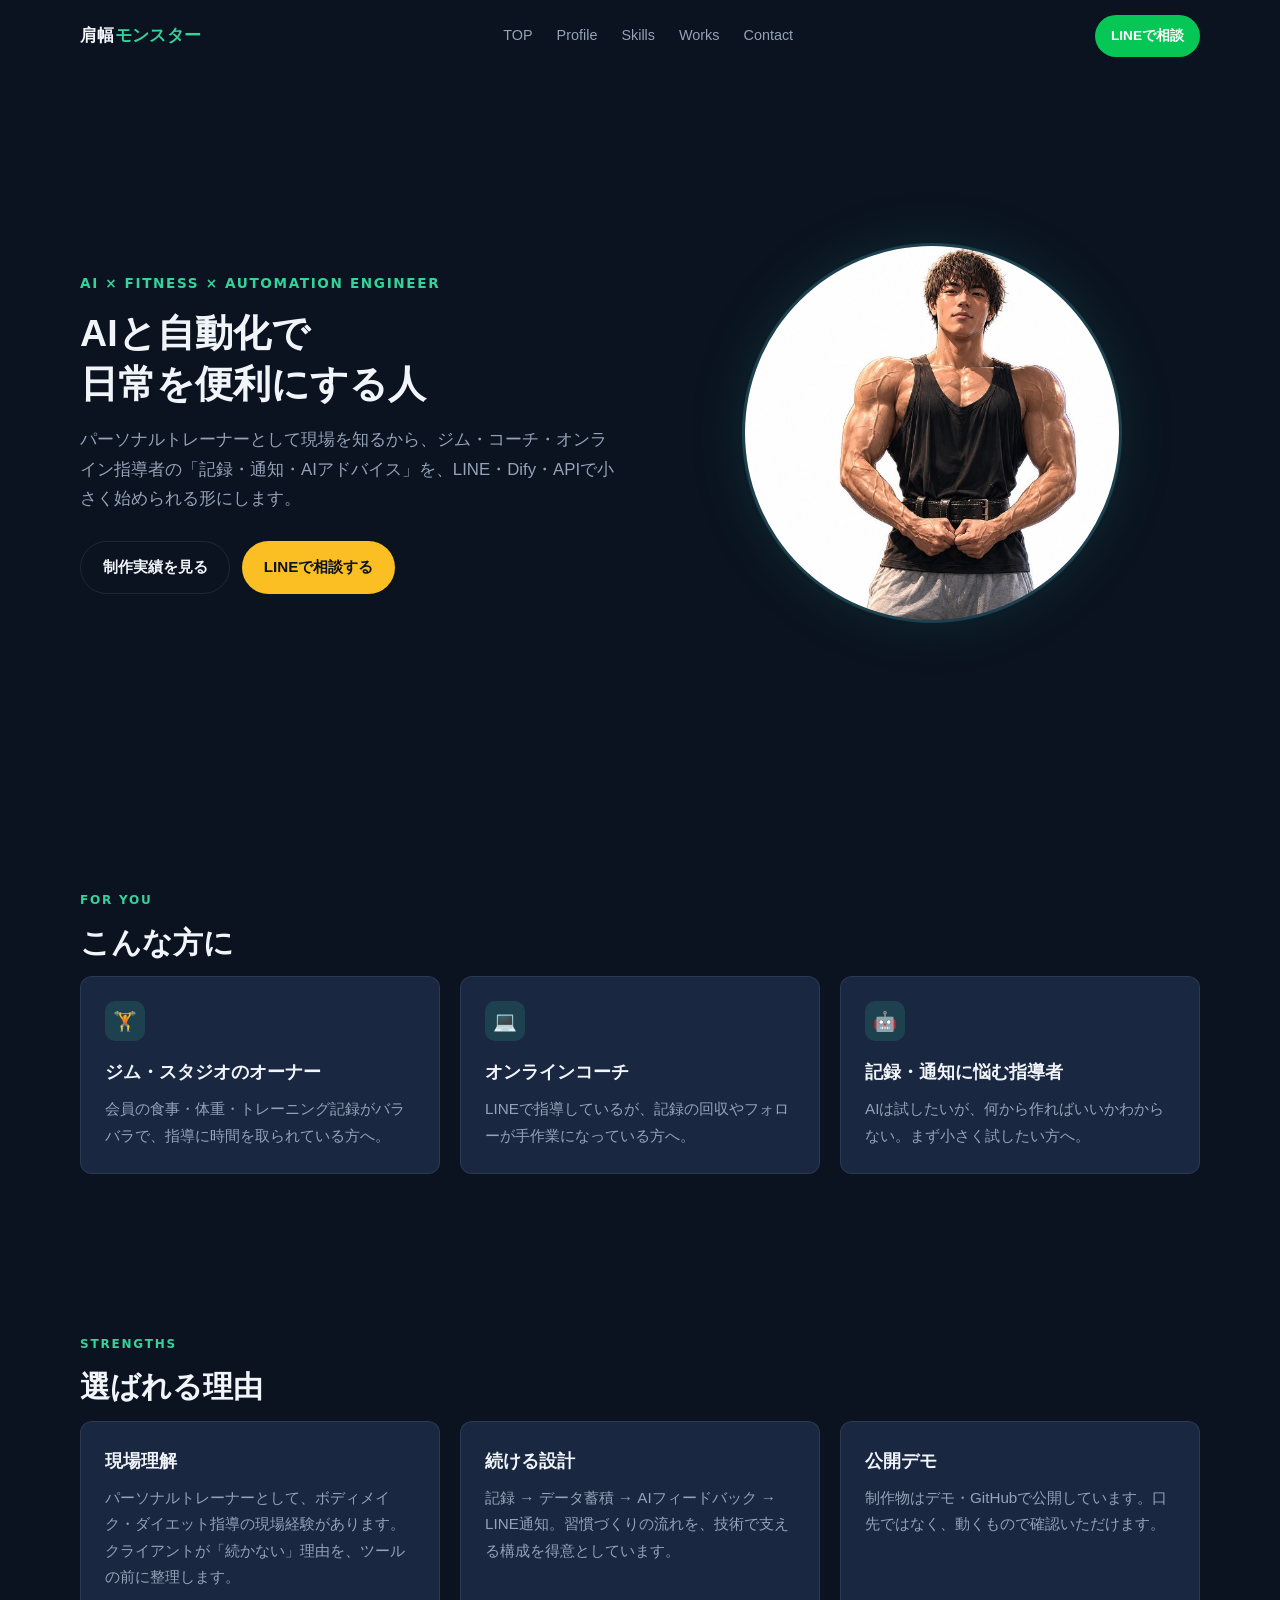
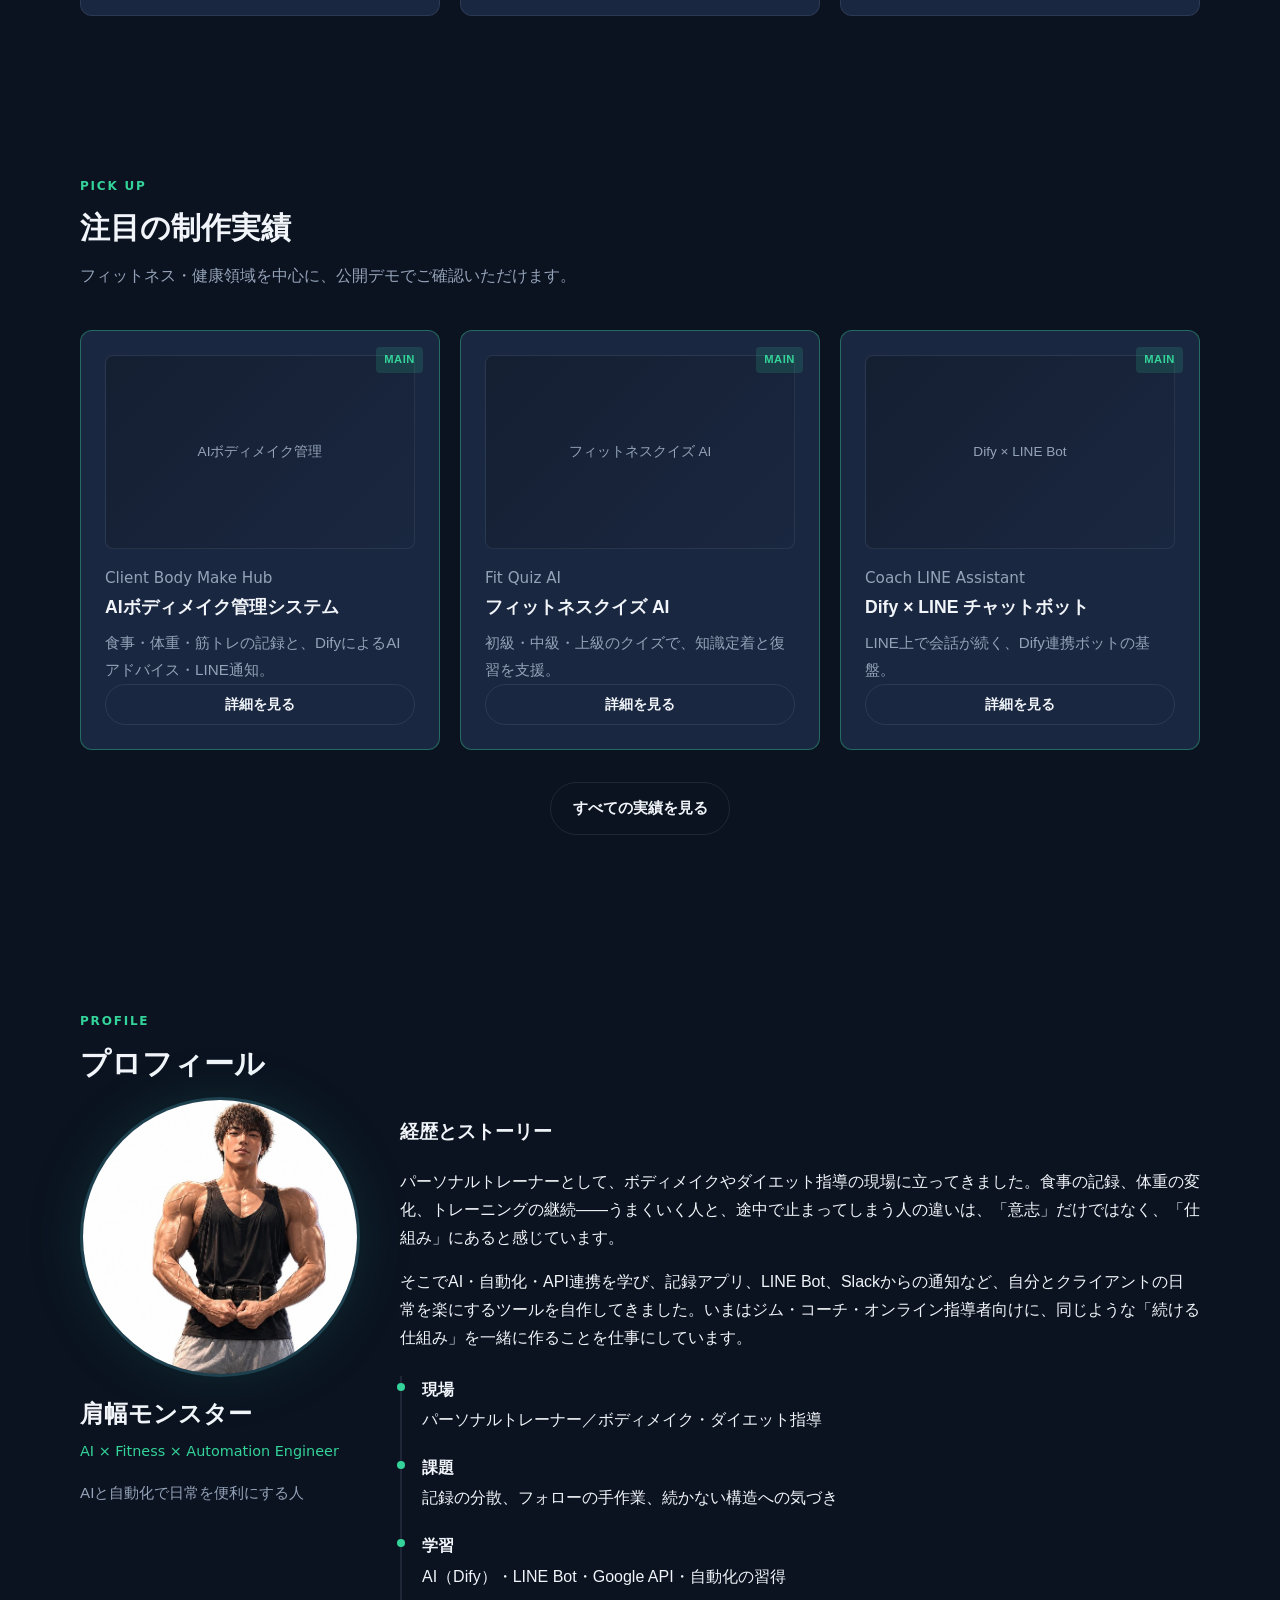
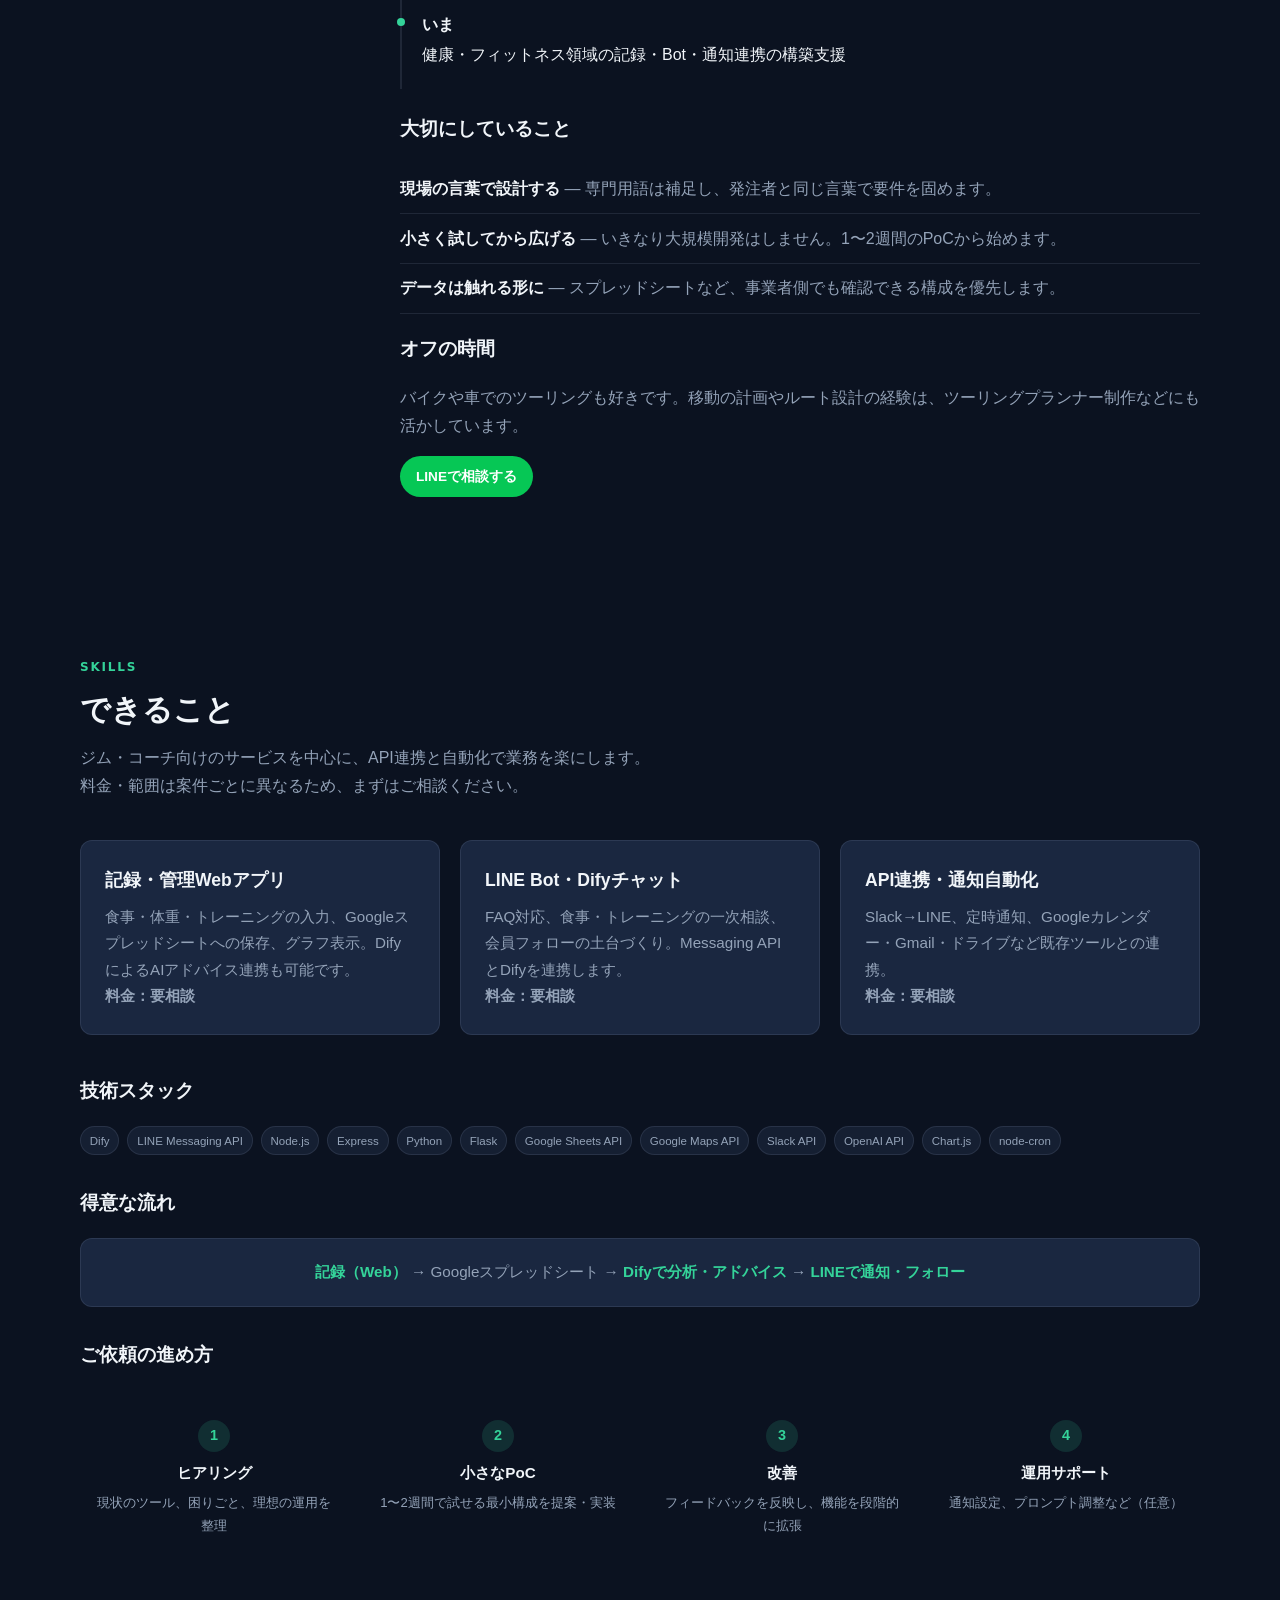
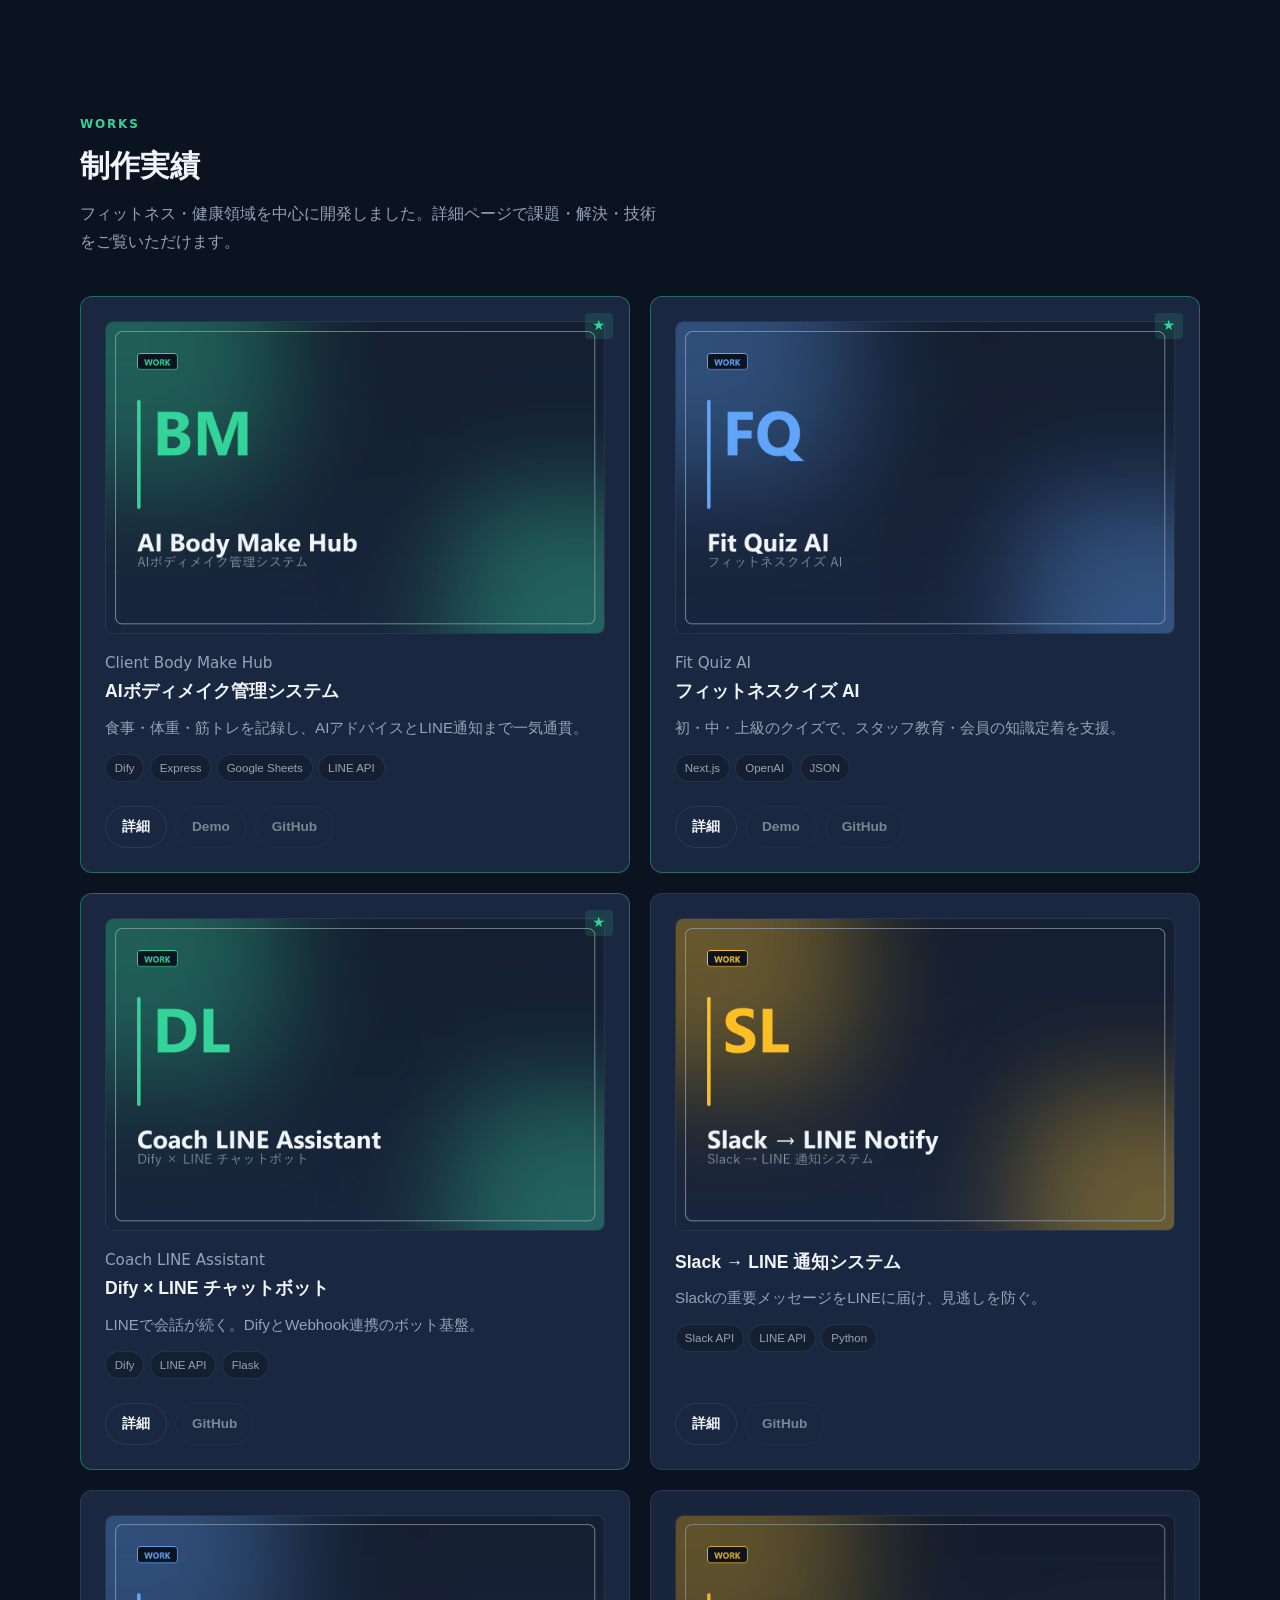
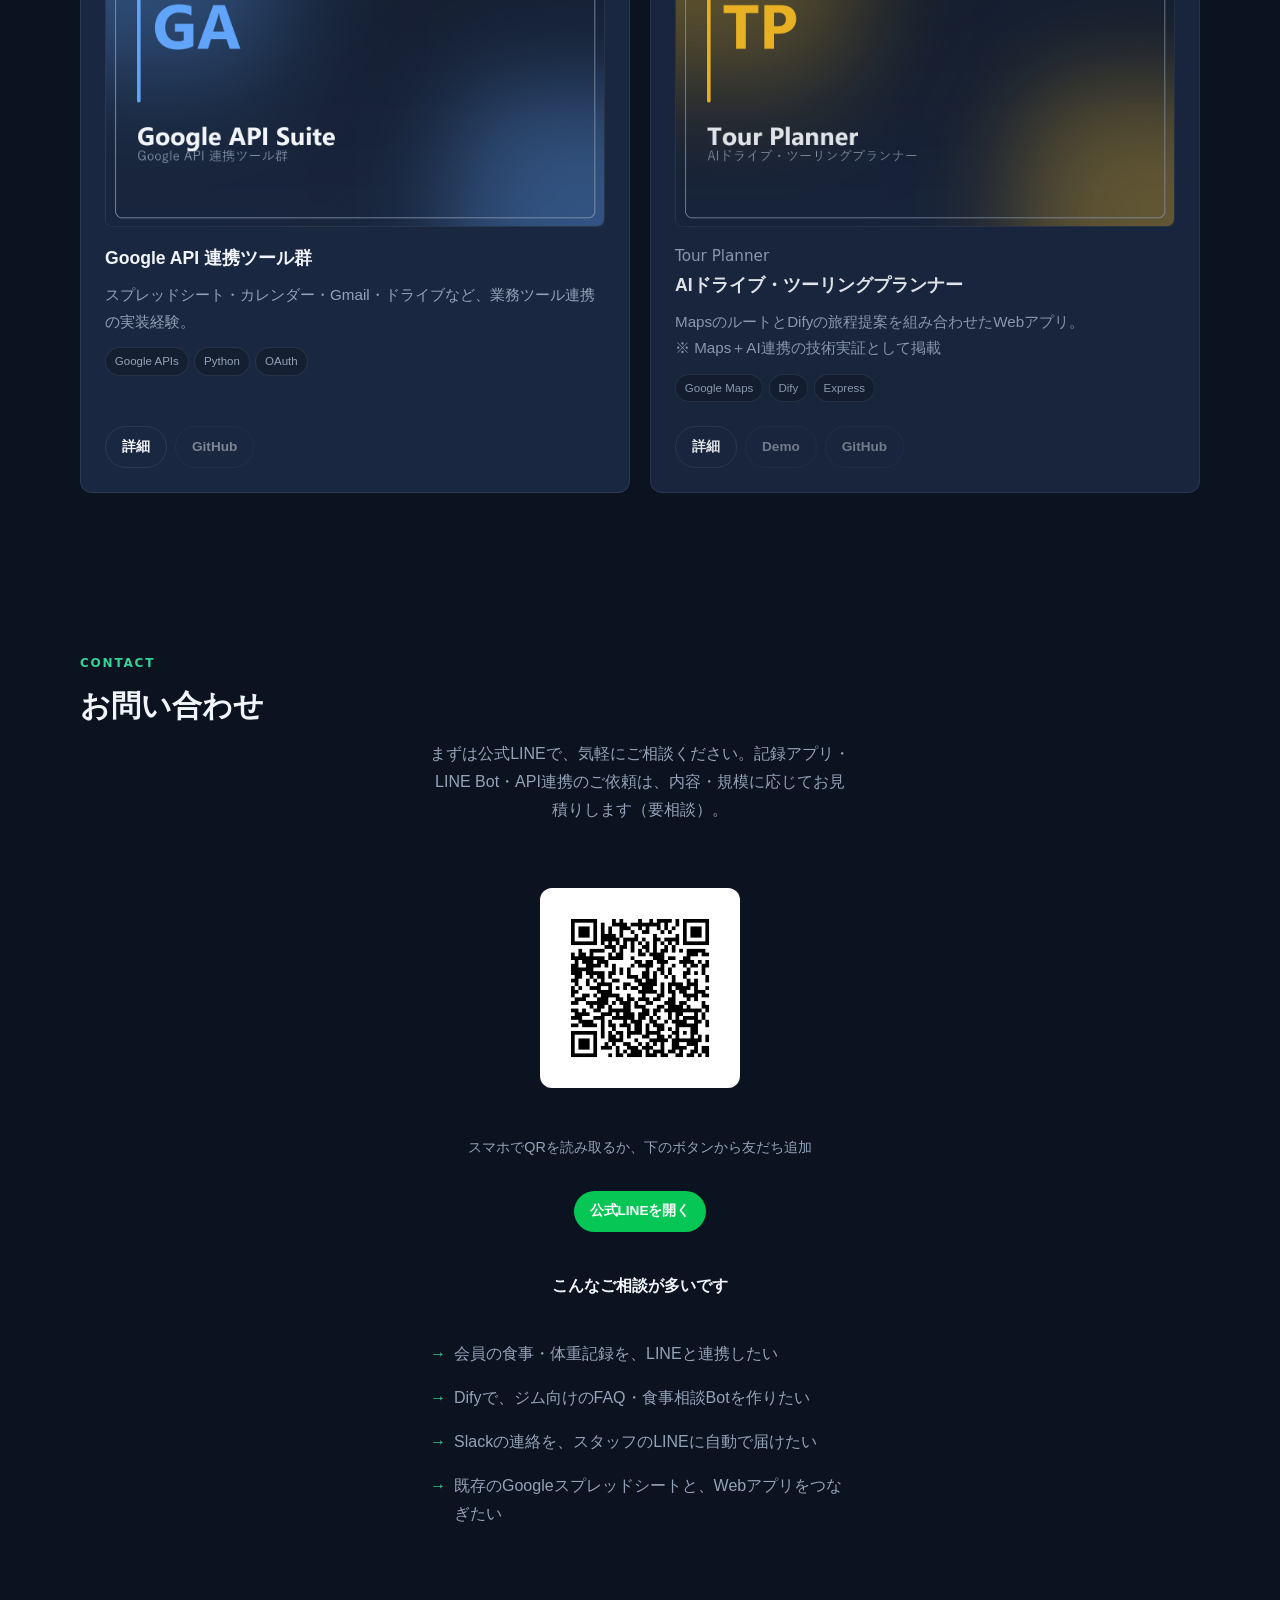
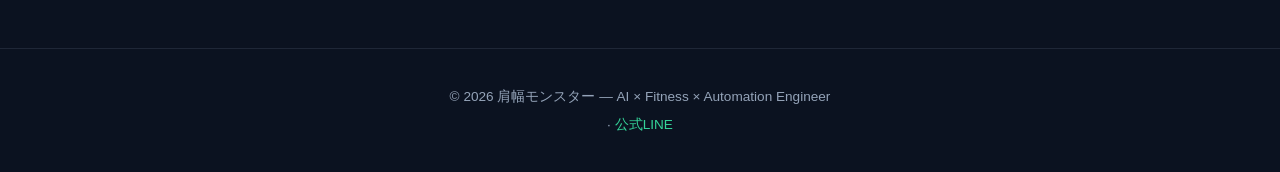
==== index.html @ 2a0f4db9 "Initial commit" ====
<!DOCTYPE html>
<html lang="ja">
<head>
  <meta charset="UTF-8">
  <meta name="viewport" content="width=device-width, initial-scale=1.0">
  <title>肩幅モンスター | AI × Fitness × Automation Engineer</title>
  <meta name="description" content="ジム・コーチ向けに、食事記録・LINE Bot・Dify・API連携で業務を自動化。肩幅モンスターのポートフォリオ。">
  <link rel="icon" type="image/svg+xml" href="favicon.svg">
  <link rel="stylesheet" href="css/style.css">
</head>
<body>
  <header class="site-header">
    <div class="container header-inner">
      <a href="#top" class="logo">肩幅<span>モンスター</span></a>
      <button class="nav-toggle" type="button" aria-label="メニュー" aria-expanded="false">
        <span></span><span></span><span></span>
      </button>
      <nav class="site-nav" aria-label="メイン">
        <a href="#top">TOP</a>
        <a href="#profile">Profile</a>
        <a href="#skills">Skills</a>
        <a href="#works">Works</a>
        <a href="#contact">Contact</a>
        <a class="btn btn-line nav-line" data-line-url href="#" target="_blank" rel="noopener">LINEで相談</a>
      </nav>
      <a class="btn btn-line hide-mobile" data-line-url href="#" target="_blank" rel="noopener">LINEで相談</a>
    </div>
  </header>

  <main>
    <!-- TOP -->
    <section id="top" class="hero">
      <div class="container hero-grid">
        <div class="hero-content reveal">
          <p class="hero-label">AI × Fitness × Automation Engineer</p>
          <h1>AIと自動化で<br>日常を便利にする人</h1>
          <p class="hero-lead">
            パーソナルトレーナーとして現場を知るから、ジム・コーチ・オンライン指導者の「記録・通知・AIアドバイス」を、LINE・Dify・APIで小さく始められる形にします。
          </p>
          <div class="hero-cta">
            <a href="#works" class="btn btn-secondary">制作実績を見る</a>
            <a href="#contact" class="btn btn-primary" data-line-url href="#">LINEで相談する</a>
          </div>
        </div>
        <div class="hero-visual reveal">
          <div class="profile-photo-wrap">
            <img src="images/profile.png" alt="肩幅モンスター — プロフィール写真" width="380" height="380">
          </div>
        </div>
      </div>
    </section>

    <!-- FOR YOU -->
    <section id="for-you" class="for-you">
      <div class="container reveal">
        <p class="section-label">FOR YOU</p>
        <h2 class="section-title">こんな方に</h2>
        <div class="card-grid card-grid-3">
          <article class="card">
            <div class="card-icon">🏋️</div>
            <h3>ジム・スタジオのオーナー</h3>
            <p>会員の食事・体重・トレーニング記録がバラバラで、指導に時間を取られている方へ。</p>
          </article>
          <article class="card">
            <div class="card-icon">💻</div>
            <h3>オンラインコーチ</h3>
            <p>LINEで指導しているが、記録の回収やフォローが手作業になっている方へ。</p>
          </article>
          <article class="card">
            <div class="card-icon">🤖</div>
            <h3>記録・通知に悩む指導者</h3>
            <p>AIは試したいが、何から作ればいいかわからない。まず小さく試したい方へ。</p>
          </article>
        </div>
      </div>
    </section>

    <!-- STRENGTHS -->
    <section id="strengths">
      <div class="container reveal">
        <p class="section-label">STRENGTHS</p>
        <h2 class="section-title">選ばれる理由</h2>
        <div class="card-grid card-grid-3">
          <article class="card">
            <h3>現場理解</h3>
            <p>パーソナルトレーナーとして、ボディメイク・ダイエット指導の現場経験があります。クライアントが「続かない」理由を、ツールの前に整理します。</p>
          </article>
          <article class="card">
            <h3>続ける設計</h3>
            <p>記録 → データ蓄積 → AIフィードバック → LINE通知。習慣づくりの流れを、技術で支える構成を得意としています。</p>
          </article>
          <article class="card">
            <h3>公開デモ</h3>
            <p>制作物はデモ・GitHubで公開しています。口先ではなく、動くもので確認いただけます。</p>
          </article>
        </div>
      </div>
    </section>

    <!-- PICK UP -->
    <section id="works-preview">
      <div class="container reveal">
        <p class="section-label">PICK UP</p>
        <h2 class="section-title">注目の制作実績</h2>
        <p class="section-lead">フィットネス・健康領域を中心に、公開デモでご確認いただけます。</p>
        <div class="card-grid card-grid-3">
          <article class="card work-card featured">
            <span class="work-badge">MAIN</span>
            <div class="work-thumb">AIボディメイク管理</div>
            <p class="work-sub">Client Body Make Hub</p>
            <h3>AIボディメイク管理システム</h3>
            <p>食事・体重・筋トレの記録と、DifyによるAIアドバイス・LINE通知。</p>
            <a href="works-bodymake.html" class="btn btn-secondary btn-sm">詳細を見る</a>
          </article>
          <article class="card work-card featured">
            <span class="work-badge">MAIN</span>
            <div class="work-thumb">フィットネスクイズ AI</div>
            <p class="work-sub">Fit Quiz AI</p>
            <h3>フィットネスクイズ AI</h3>
            <p>初級・中級・上級のクイズで、知識定着と復習を支援。</p>
            <a href="works-quiz.html" class="btn btn-secondary btn-sm">詳細を見る</a>
          </article>
          <article class="card work-card featured">
            <span class="work-badge">MAIN</span>
            <div class="work-thumb">Dify × LINE Bot</div>
            <p class="work-sub">Coach LINE Assistant</p>
            <h3>Dify × LINE チャットボット</h3>
            <p>LINE上で会話が続く、Dify連携ボットの基盤。</p>
            <a href="works-dify-line.html" class="btn btn-secondary btn-sm">詳細を見る</a>
          </article>
        </div>
        <p style="text-align:center;margin-top:2rem">
          <a href="#works" class="btn btn-secondary">すべての実績を見る</a>
        </p>
      </div>
    </section>

    <!-- PROFILE -->
    <section id="profile">
      <div class="container reveal">
        <p class="section-label">PROFILE</p>
        <h2 class="section-title">プロフィール</h2>
        <div class="profile-grid">
          <aside class="profile-side">
            <div class="profile-photo-wrap">
              <img src="images/profile.png" alt="肩幅モンスター" width="280" height="280">
            </div>
            <h3 class="profile-name">肩幅モンスター</h3>
            <p class="profile-role">AI × Fitness × Automation Engineer</p>
            <p style="color:var(--text-muted);font-size:0.95rem">AIと自動化で日常を便利にする人</p>
          </aside>
          <div class="profile-body">
            <h3>経歴とストーリー</h3>
            <p>パーソナルトレーナーとして、ボディメイクやダイエット指導の現場に立ってきました。食事の記録、体重の変化、トレーニングの継続——うまくいく人と、途中で止まってしまう人の違いは、「意志」だけではなく、「仕組み」にあると感じています。</p>
            <p>そこでAI・自動化・API連携を学び、記録アプリ、LINE Bot、Slackからの通知など、自分とクライアントの日常を楽にするツールを自作してきました。いまはジム・コーチ・オンライン指導者向けに、同じような「続ける仕組み」を一緒に作ることを仕事にしています。</p>
            <ul class="timeline">
              <li><strong>現場</strong>パーソナルトレーナー／ボディメイク・ダイエット指導</li>
              <li><strong>課題</strong>記録の分散、フォローの手作業、続かない構造への気づき</li>
              <li><strong>学習</strong>AI（Dify）・LINE Bot・Google API・自動化の習得</li>
              <li><strong>いま</strong>健康・フィットネス領域の記録・Bot・通知連携の構築支援</li>
            </ul>
            <h3>大切にしていること</h3>
            <ul class="values-list">
              <li><strong>現場の言葉で設計する</strong> — 専門用語は補足し、発注者と同じ言葉で要件を固めます。</li>
              <li><strong>小さく試してから広げる</strong> — いきなり大規模開発はしません。1〜2週間のPoCから始めます。</li>
              <li><strong>データは触れる形に</strong> — スプレッドシートなど、事業者側でも確認できる構成を優先します。</li>
            </ul>
            <h3>オフの時間</h3>
            <p style="color:var(--text-muted)">バイクや車でのツーリングも好きです。移動の計画やルート設計の経験は、ツーリングプランナー制作などにも活かしています。</p>
            <a href="#contact" class="btn btn-line" data-line-url href="#">LINEで相談する</a>
          </div>
        </div>
      </div>
    </section>

    <!-- SKILLS -->
    <section id="skills">
      <div class="container reveal">
        <p class="section-label">SKILLS</p>
        <h2 class="section-title">できること</h2>
        <p class="section-lead">ジム・コーチ向けのサービスを中心に、API連携と自動化で業務を楽にします。料金・範囲は案件ごとに異なるため、まずはご相談ください。</p>
        <div class="card-grid card-grid-3">
          <article class="card">
            <h3>記録・管理Webアプリ</h3>
            <p>食事・体重・トレーニングの入力、Googleスプレッドシートへの保存、グラフ表示。DifyによるAIアドバイス連携も可能です。</p>
            <p class="service-price">料金：要相談</p>
          </article>
          <article class="card">
            <h3>LINE Bot・Difyチャット</h3>
            <p>FAQ対応、食事・トレーニングの一次相談、会員フォローの土台づくり。Messaging APIとDifyを連携します。</p>
            <p class="service-price">料金：要相談</p>
          </article>
          <article class="card">
            <h3>API連携・通知自動化</h3>
            <p>Slack→LINE、定時通知、Googleカレンダー・Gmail・ドライブなど既存ツールとの連携。</p>
            <p class="service-price">料金：要相談</p>
          </article>
        </div>
        <h3 style="margin-top:2.5rem">技術スタック</h3>
        <div class="tech-tags">
          <span class="tag">Dify</span>
          <span class="tag">LINE Messaging API</span>
          <span class="tag">Node.js</span>
          <span class="tag">Express</span>
          <span class="tag">Python</span>
          <span class="tag">Flask</span>
          <span class="tag">Google Sheets API</span>
          <span class="tag">Google Maps API</span>
          <span class="tag">Slack API</span>
          <span class="tag">OpenAI API</span>
          <span class="tag">Chart.js</span>
          <span class="tag">node-cron</span>
        </div>
        <h3>得意な流れ</h3>
        <div class="flow-box">
          <strong>記録（Web）</strong> → Googleスプレッドシート → <strong>Difyで分析・アドバイス</strong> → <strong>LINEで通知・フォロー</strong>
        </div>
        <h3 style="margin-top:2rem">ご依頼の進め方</h3>
        <div class="steps">
          <div class="step">
            <span class="step-num">1</span>
            <h4>ヒアリング</h4>
            <p>現状のツール、困りごと、理想の運用を整理</p>
          </div>
          <div class="step">
            <span class="step-num">2</span>
            <h4>小さなPoC</h4>
            <p>1〜2週間で試せる最小構成を提案・実装</p>
          </div>
          <div class="step">
            <span class="step-num">3</span>
            <h4>改善</h4>
            <p>フィードバックを反映し、機能を段階的に拡張</p>
          </div>
          <div class="step">
            <span class="step-num">4</span>
            <h4>運用サポート</h4>
            <p>通知設定、プロンプト調整など（任意）</p>
          </div>
        </div>
      </div>
    </section>

    <!-- WORKS -->
    <section id="works">
      <div class="container reveal">
        <p class="section-label">WORKS</p>
        <h2 class="section-title">制作実績</h2>
        <p class="section-lead">フィットネス・健康領域を中心に開発しました。詳細ページで課題・解決・技術をご覧いただけます。</p>
        <div class="card-grid card-grid-2">
          <article class="card work-card featured">
            <span class="work-badge">★</span>
            <img class="work-thumb" src="images/works/bodymake.png" alt="AIボディメイク管理システム スクリーンショット">
            <p class="work-sub">Client Body Make Hub</p>
            <h3>AIボディメイク管理システム</h3>
            <p>食事・体重・筋トレを記録し、AIアドバイスとLINE通知まで一気通貫。</p>
            <div class="work-tags">
              <span class="tag">Dify</span><span class="tag">Express</span><span class="tag">Google Sheets</span><span class="tag">LINE API</span>
            </div>
            <div class="work-actions">
              <a href="works-bodymake.html" class="btn btn-secondary btn-sm">詳細</a>
              <a href="#" class="btn btn-secondary btn-sm link-disabled" data-demo="bodymake" target="_blank" rel="noopener">Demo</a>
              <a href="#" class="btn btn-secondary btn-sm link-disabled" data-repo="bodymake" target="_blank" rel="noopener">GitHub</a>
            </div>
          </article>
          <article class="card work-card featured">
            <span class="work-badge">★</span>
            <img class="work-thumb" src="images/works/quiz.png" alt="フィットネスクイズ AI スクリーンショット">
            <p class="work-sub">Fit Quiz AI</p>
            <h3>フィットネスクイズ AI</h3>
            <p>初・中・上級のクイズで、スタッフ教育・会員の知識定着を支援。</p>
            <div class="work-tags">
              <span class="tag">Next.js</span><span class="tag">OpenAI</span><span class="tag">JSON</span>
            </div>
            <div class="work-actions">
              <a href="works-quiz.html" class="btn btn-secondary btn-sm">詳細</a>
              <a href="#" class="btn btn-secondary btn-sm link-disabled" data-demo="quiz" target="_blank" rel="noopener">Demo</a>
              <a href="#" class="btn btn-secondary btn-sm link-disabled" data-repo="quiz" target="_blank" rel="noopener">GitHub</a>
            </div>
          </article>
          <article class="card work-card featured">
            <span class="work-badge">★</span>
            <img class="work-thumb" src="images/works/dify-line.png" alt="Dify × LINE チャットボット スクリーンショット">
            <p class="work-sub">Coach LINE Assistant</p>
            <h3>Dify × LINE チャットボット</h3>
            <p>LINEで会話が続く。DifyとWebhook連携のボット基盤。</p>
            <div class="work-tags">
              <span class="tag">Dify</span><span class="tag">LINE API</span><span class="tag">Flask</span>
            </div>
            <div class="work-actions">
              <a href="works-dify-line.html" class="btn btn-secondary btn-sm">詳細</a>
              <a href="#" class="btn btn-secondary btn-sm link-disabled" data-repo="difyLine" target="_blank" rel="noopener">GitHub</a>
            </div>
          </article>
          <article class="card work-card">
            <img class="work-thumb" src="images/works/slack-line.png" alt="Slack → LINE 通知システム スクリーンショット">
            <h3>Slack → LINE 通知システム</h3>
            <p>Slackの重要メッセージをLINEに届け、見逃しを防ぐ。</p>
            <div class="work-tags">
              <span class="tag">Slack API</span><span class="tag">LINE API</span><span class="tag">Python</span>
            </div>
            <div class="work-actions">
              <a href="works-slack-line.html" class="btn btn-secondary btn-sm">詳細</a>
              <a href="#" class="btn btn-secondary btn-sm link-disabled" data-repo="slackLine" target="_blank" rel="noopener">GitHub</a>
            </div>
          </article>
          <article class="card work-card">
            <img class="work-thumb" src="images/works/google-api.png" alt="Google API 連携ツール群 スクリーンショット">
            <h3>Google API 連携ツール群</h3>
            <p>スプレッドシート・カレンダー・Gmail・ドライブなど、業務ツール連携の実装経験。</p>
            <div class="work-tags">
              <span class="tag">Google APIs</span><span class="tag">Python</span><span class="tag">OAuth</span>
            </div>
            <div class="work-actions">
              <a href="works-google-api.html" class="btn btn-secondary btn-sm">詳細</a>
              <a href="#" class="btn btn-secondary btn-sm link-disabled" data-repo="googleApi" target="_blank" rel="noopener">GitHub</a>
            </div>
          </article>
          <article class="card work-card subtle">
            <img class="work-thumb" src="images/works/touring.png" alt="AIドライブ・ツーリングプランナー スクリーンショット">
            <p class="work-sub">Tour Planner</p>
            <h3>AIドライブ・ツーリングプランナー</h3>
            <p>MapsのルートとDifyの旅程提案を組み合わせたWebアプリ。</p>
            <p class="work-note">※ Maps＋AI連携の技術実証として掲載</p>
            <div class="work-tags">
              <span class="tag">Google Maps</span><span class="tag">Dify</span><span class="tag">Express</span>
            </div>
            <div class="work-actions">
              <a href="works-touring.html" class="btn btn-secondary btn-sm">詳細</a>
              <a href="#" class="btn btn-secondary btn-sm link-disabled" data-demo="touring" target="_blank" rel="noopener">Demo</a>
              <a href="#" class="btn btn-secondary btn-sm link-disabled" data-repo="touring" target="_blank" rel="noopener">GitHub</a>
            </div>
          </article>
        </div>
      </div>
    </section>

    <!-- CONTACT -->
    <section id="contact">
      <div class="container reveal">
        <p class="section-label">CONTACT</p>
        <h2 class="section-title">お問い合わせ</h2>
        <div class="contact-box">
          <p class="section-lead">まずは公式LINEで、気軽にご相談ください。記録アプリ・LINE Bot・API連携のご依頼は、内容・規模に応じてお見積りします（要相談）。</p>
          <div class="qr-wrap">
            <img src="images/line-qr.png" alt="公式LINE QRコード" width="180" height="180">
          </div>
          <p style="font-size:0.9rem;color:var(--text-muted)">スマホでQRを読み取るか、下のボタンから友だち追加</p>
          <a href="#" class="btn btn-line" data-line-url target="_blank" rel="noopener" style="margin-top:1rem">公式LINEを開く</a>
          <h3 style="margin-top:2.5rem;font-size:1rem">こんなご相談が多いです</h3>
          <ul class="consult-list">
            <li>会員の食事・体重記録を、LINEと連携したい</li>
            <li>Difyで、ジム向けのFAQ・食事相談Botを作りたい</li>
            <li>Slackの連絡を、スタッフのLINEに自動で届けたい</li>
            <li>既存のGoogleスプレッドシートと、Webアプリをつなぎたい</li>
          </ul>
          <div class="sub-links">
            <a href="#" data-github-main hidden>GitHub</a>
            <a href="#" data-crowdworks hidden>クラウドワークス</a>
            <a href="#" data-coconala hidden>ココナラ</a>
          </div>
        </div>
      </div>
    </section>
  </main>

  <footer class="site-footer">
    <div class="container">
      <p>© 2026 肩幅モンスター — AI × Fitness × Automation Engineer</p>
      <p><a href="#" data-github-main hidden>GitHub</a> · <a href="#contact" data-line-url href="#">公式LINE</a></p>
    </div>
  </footer>

  <script src="js/site-config.js"></script>
  <script src="js/main.js"></script>
</body>
</html>
---- css/style.css ----
/* 肩幅モンスター — Portfolio */
:root {
  --bg: #0b1220;
  --bg-elevated: #151f32;
  --bg-card: #1a2740;
  --text: #f1f5f9;
  --text-muted: #94a3b8;
  --accent: #34d399;
  --accent-dim: rgba(52, 211, 153, 0.15);
  --accent-blue: #60a5fa;
  --cta: #fbbf24;
  --cta-hover: #f59e0b;
  --border: rgba(148, 163, 184, 0.15);
  --radius: 12px;
  --radius-lg: 20px;
  --header-h: 72px;
  --max-w: 1120px;
  --font: "Segoe UI", "Hiragino Sans", "Hiragino Kaku Gothic ProN", "Noto Sans JP", sans-serif;
  --font-en: "Segoe UI", system-ui, sans-serif;
}

*,
*::before,
*::after {
  box-sizing: border-box;
}

html {
  scroll-behavior: smooth;
}

body {
  margin: 0;
  font-family: var(--font);
  font-size: 1rem;
  line-height: 1.75;
  color: var(--text);
  background: var(--bg);
  -webkit-font-smoothing: antialiased;
}

body.nav-open {
  overflow: hidden;
}

img {
  max-width: 100%;
  height: auto;
  display: block;
}

a {
  color: var(--accent);
  text-decoration: none;
  transition: color 0.2s, opacity 0.2s;
}

a:hover {
  color: #6ee7b7;
}

.container {
  width: min(100% - 2rem, var(--max-w));
  margin-inline: auto;
}

/* Header */
.site-header {
  position: fixed;
  top: 0;
  left: 0;
  right: 0;
  z-index: 100;
  height: var(--header-h);
  background: transparent;
  transition: background 0.25s, box-shadow 0.25s;
}

.site-header.is-scrolled {
  background: rgba(11, 18, 32, 0.92);
  backdrop-filter: blur(12px);
  box-shadow: 0 1px 0 var(--border);
}

.header-inner {
  display: flex;
  align-items: center;
  justify-content: space-between;
  height: var(--header-h);
}

.logo {
  font-weight: 700;
  font-size: 1.05rem;
  color: var(--text);
  letter-spacing: 0.02em;
}

.logo span {
  color: var(--accent);
}

.site-nav {
  display: flex;
  align-items: center;
  gap: 1.5rem;
}

.site-nav a {
  color: var(--text-muted);
  font-size: 0.9rem;
  font-weight: 500;
}

.site-nav a:hover {
  color: var(--text);
}

.nav-toggle {
  display: none;
  flex-direction: column;
  gap: 5px;
  padding: 8px;
  background: none;
  border: none;
  cursor: pointer;
}

.nav-toggle span {
  display: block;
  width: 22px;
  height: 2px;
  background: var(--text);
  border-radius: 1px;
}

.btn {
  display: inline-flex;
  align-items: center;
  justify-content: center;
  gap: 0.4rem;
  padding: 0.75rem 1.35rem;
  font-size: 0.95rem;
  font-weight: 600;
  border-radius: 999px;
  border: none;
  cursor: pointer;
  transition: transform 0.15s, box-shadow 0.2s, background 0.2s;
}

.btn:hover {
  transform: translateY(-1px);
}

.btn-primary {
  background: var(--cta);
  color: #0b1220;
}

.btn-primary:hover {
  background: var(--cta-hover);
  color: #0b1220;
}

.btn-secondary {
  background: transparent;
  color: var(--text);
  border: 1px solid var(--border);
}

.btn-secondary:hover {
  border-color: var(--accent);
  color: var(--accent);
}

.btn-line {
  background: #06c755;
  color: #fff;
  font-size: 0.85rem;
  padding: 0.55rem 1rem;
}

.btn-line:hover {
  background: #05b34c;
  color: #fff;
}

.btn-sm {
  padding: 0.5rem 1rem;
  font-size: 0.85rem;
}

/* Hero */
.hero {
  padding: calc(var(--header-h) + 3rem) 0 4rem;
  min-height: 90vh;
  display: flex;
  align-items: center;
}

.hero-grid {
  display: grid;
  grid-template-columns: 1fr 1fr;
  gap: 3rem;
  align-items: center;
}

.hero-label {
  font-family: var(--font-en);
  font-size: 0.85rem;
  font-weight: 600;
  letter-spacing: 0.12em;
  text-transform: uppercase;
  color: var(--accent);
  margin: 0 0 0.75rem;
}

.hero h1 {
  font-size: clamp(1.75rem, 4vw, 2.35rem);
  line-height: 1.35;
  margin: 0 0 1rem;
  font-weight: 700;
}

.hero-lead {
  color: var(--text-muted);
  margin: 0 0 1.75rem;
  font-size: 1.05rem;
}

.hero-cta {
  display: flex;
  flex-wrap: wrap;
  gap: 0.75rem;
}

.hero-visual {
  display: flex;
  justify-content: center;
}

.profile-photo-wrap {
  position: relative;
  width: min(100%, 380px);
  aspect-ratio: 1;
  border-radius: 50%;
  overflow: hidden;
  border: 3px solid var(--accent-dim);
  box-shadow: 0 0 60px rgba(52, 211, 153, 0.12);
  background: var(--bg-card);
}

.profile-photo-wrap img {
  width: 100%;
  height: 100%;
  object-fit: cover;
  object-position: center top;
}

/* Sections */
section {
  padding: 5rem 0;
}

.section-label {
  font-family: var(--font-en);
  font-size: 0.75rem;
  font-weight: 700;
  letter-spacing: 0.15em;
  color: var(--accent);
  margin: 0 0 0.35rem;
}

.section-title {
  font-size: clamp(1.5rem, 3vw, 1.85rem);
  margin: 0 0 0.5rem;
}

.section-lead {
  color: var(--text-muted);
  margin: 0 0 2.5rem;
  max-width: 36em;
}

/* Cards grid */
.card-grid {
  display: grid;
  gap: 1.25rem;
}

.card-grid-3 {
  grid-template-columns: repeat(3, 1fr);
}

.card-grid-2 {
  grid-template-columns: repeat(2, 1fr);
}

.card {
  background: var(--bg-card);
  border: 1px solid var(--border);
  border-radius: var(--radius);
  padding: 1.5rem;
  transition: border-color 0.2s, transform 0.2s;
}

.card:hover {
  border-color: rgba(52, 211, 153, 0.35);
  transform: translateY(-2px);
}

.card h3 {
  margin: 0 0 0.5rem;
  font-size: 1.1rem;
}

.card p {
  margin: 0;
  color: var(--text-muted);
  font-size: 0.95rem;
}

.card-icon {
  width: 40px;
  height: 40px;
  border-radius: 10px;
  background: var(--accent-dim);
  color: var(--accent);
  display: flex;
  align-items: center;
  justify-content: center;
  font-size: 1.2rem;
  margin-bottom: 1rem;
}

/* Works */
.work-card {
  display: flex;
  flex-direction: column;
  height: 100%;
}

.work-card.featured {
  border-color: rgba(52, 211, 153, 0.4);
  position: relative;
}

.work-badge {
  position: absolute;
  top: 1rem;
  right: 1rem;
  font-size: 0.7rem;
  font-weight: 700;
  letter-spacing: 0.05em;
  color: var(--accent);
  background: var(--accent-dim);
  padding: 0.2rem 0.5rem;
  border-radius: 4px;
}

.work-thumb {
  aspect-ratio: 16/10;
  background: linear-gradient(135deg, var(--bg-elevated), var(--bg-card));
  border-radius: 8px;
  margin-bottom: 1rem;
  display: flex;
  align-items: center;
  justify-content: center;
  color: var(--text-muted);
  font-size: 0.85rem;
  border: 1px solid var(--border);
  width: 100%;
  object-fit: cover;
}

.work-sub {
  font-family: var(--font-en);
  font-size: 0.8rem;
  color: var(--accent-blue);
  margin: 0 0 0.35rem;
}

.work-tags {
  display: flex;
  flex-wrap: wrap;
  gap: 0.35rem;
  margin: 0.75rem 0 1rem;
}

.tag {
  font-size: 0.72rem;
  padding: 0.2rem 0.55rem;
  border-radius: 999px;
  background: var(--bg-elevated);
  color: var(--text-muted);
  border: 1px solid var(--border);
}

.work-actions {
  display: flex;
  flex-wrap: wrap;
  gap: 0.5rem;
  margin-top: auto;
  padding-top: 0.5rem;
}

.work-card.subtle {
  opacity: 0.92;
}

.work-note {
  font-size: 0.8rem;
  color: var(--text-muted);
  margin-top: 0.5rem;
}

/* Profile */
.profile-grid {
  display: grid;
  grid-template-columns: 280px 1fr;
  gap: 2.5rem;
  align-items: start;
}

.profile-side .profile-photo-wrap {
  width: 100%;
  margin-bottom: 1rem;
}

.profile-name {
  font-size: 1.5rem;
  margin: 0 0 0.25rem;
}

.profile-role {
  color: var(--accent);
  font-family: var(--font-en);
  font-size: 0.9rem;
  margin: 0 0 0.5rem;
}

.timeline {
  list-style: none;
  padding: 0;
  margin: 1.5rem 0;
  border-left: 2px solid var(--border);
}

.timeline li {
  padding: 0 0 1.25rem 1.25rem;
  position: relative;
}

.timeline li::before {
  content: "";
  position: absolute;
  left: -5px;
  top: 0.45em;
  width: 8px;
  height: 8px;
  border-radius: 50%;
  background: var(--accent);
}

.timeline strong {
  display: block;
  color: var(--text);
  margin-bottom: 0.15rem;
}

.values-list {
  list-style: none;
  padding: 0;
  margin: 1rem 0;
}

.values-list li {
  padding: 0.65rem 0;
  border-bottom: 1px solid var(--border);
  color: var(--text-muted);
}

.values-list strong {
  color: var(--text);
}

/* Skills */
.service-price {
  font-size: 0.8rem;
  color: var(--cta);
  margin-top: 0.75rem;
  font-weight: 600;
}

.tech-tags {
  display: flex;
  flex-wrap: wrap;
  gap: 0.5rem;
  margin: 1rem 0 2rem;
}

.flow-box {
  background: var(--bg-card);
  border: 1px solid var(--border);
  border-radius: var(--radius);
  padding: 1.25rem 1.5rem;
  font-size: 0.95rem;
  color: var(--text-muted);
  text-align: center;
}

.flow-box strong {
  color: var(--accent);
}

.steps {
  display: grid;
  grid-template-columns: repeat(4, 1fr);
  gap: 1rem;
  margin-top: 2rem;
}

.step {
  text-align: center;
  padding: 1rem;
}

.step-num {
  display: inline-flex;
  width: 32px;
  height: 32px;
  align-items: center;
  justify-content: center;
  border-radius: 50%;
  background: var(--accent-dim);
  color: var(--accent);
  font-weight: 700;
  font-size: 0.9rem;
  margin-bottom: 0.5rem;
}

.step h4 {
  margin: 0 0 0.35rem;
  font-size: 0.95rem;
}

.step p {
  margin: 0;
  font-size: 0.82rem;
  color: var(--text-muted);
}

/* Contact */
.contact-box {
  text-align: center;
  max-width: 420px;
  margin: 0 auto;
}

.contact-box .section-lead {
  margin-inline: auto;
}

.qr-wrap {
  margin: 1.5rem auto;
  padding: 1rem;
  background: #fff;
  border-radius: var(--radius);
  display: inline-block;
  width: 200px;
}

.qr-wrap img {
  width: 100%;
}

.consult-list {
  text-align: left;
  list-style: none;
  padding: 0;
  margin: 2rem auto 0;
  max-width: 28em;
}

.consult-list li {
  padding: 0.5rem 0 0.5rem 1.5rem;
  position: relative;
  color: var(--text-muted);
}

.consult-list li::before {
  content: "→";
  position: absolute;
  left: 0;
  color: var(--accent);
}

.sub-links {
  margin-top: 2rem;
  display: flex;
  flex-wrap: wrap;
  justify-content: center;
  gap: 1rem;
}

.sub-links a {
  font-size: 0.85rem;
  color: var(--text-muted);
}

.sub-links a[hidden] {
  display: none;
}

/* Footer */
.site-footer {
  padding: 2rem 0;
  border-top: 1px solid var(--border);
  text-align: center;
  color: var(--text-muted);
  font-size: 0.85rem;
}

.site-footer p {
  margin: 0.25rem 0;
}

/* Work detail page */
.page-hero {
  padding: calc(var(--header-h) + 2.5rem) 0 2rem;
  border-bottom: 1px solid var(--border);
}

.page-hero h1 {
  margin: 0.5rem 0 0.25rem;
  font-size: clamp(1.5rem, 3vw, 2rem);
}

.page-hero-thumb {
  display: block;
  width: 100%;
  max-width: 560px;
  aspect-ratio: 16/10;
  object-fit: cover;
  border-radius: 12px;
  border: 1px solid var(--border);
  margin-top: 1.5rem;
}

.breadcrumb {
  font-size: 0.85rem;
  color: var(--text-muted);
}

.breadcrumb a {
  color: var(--text-muted);
}

.detail-content {
  padding: 3rem 0 4rem;
}

.detail-grid {
  display: grid;
  grid-template-columns: 1fr 1fr;
  gap: 2rem;
}

.detail-block h2 {
  font-size: 1rem;
  color: var(--accent);
  margin: 0 0 0.75rem;
  text-transform: uppercase;
  letter-spacing: 0.08em;
}

.detail-block p,
.detail-block ul {
  color: var(--text-muted);
  margin: 0 0 1rem;
}

.detail-block ul {
  padding-left: 1.2rem;
}

.detail-cta {
  margin-top: 3rem;
  padding: 2rem;
  background: var(--bg-card);
  border-radius: var(--radius-lg);
  border: 1px solid var(--border);
  text-align: center;
}

.detail-cta p {
  color: var(--text-muted);
  margin: 0 0 1rem;
}

.detail-actions {
  display: flex;
  flex-wrap: wrap;
  gap: 0.75rem;
  justify-content: center;
}

.link-disabled {
  pointer-events: none;
  opacity: 0.45;
}

/* Reveal animation */
.reveal {
  opacity: 0;
  transform: translateY(20px);
  transition: opacity 0.6s ease, transform 0.6s ease;
}

.reveal.is-visible {
  opacity: 1;
  transform: none;
}

/* Responsive */
@media (max-width: 900px) {
  .hero-grid,
  .profile-grid,
  .detail-grid {
    grid-template-columns: 1fr;
  }

  .card-grid-3,
  .steps {
    grid-template-columns: 1fr;
  }

  .card-grid-2 {
    grid-template-columns: 1fr;
  }

  .hero-visual {
    order: -1;
  }

  .profile-side {
    max-width: 280px;
    margin: 0 auto;
  }

  .nav-toggle {
    display: flex;
  }

  .site-nav {
    position: fixed;
    top: var(--header-h);
    left: 0;
    right: 0;
    bottom: 0;
    flex-direction: column;
    align-items: stretch;
    padding: 1.5rem;
    background: var(--bg);
    gap: 0;
    transform: translateX(100%);
    transition: transform 0.3s;
  }

  .site-nav.is-open {
    transform: translateX(0);
  }

  .site-nav a {
    padding: 1rem 0;
    border-bottom: 1px solid var(--border);
    font-size: 1rem;
  }

  .site-nav .btn-line {
    margin-top: 1rem;
    justify-content: center;
  }

  .header-inner .btn-line.hide-mobile {
    display: none;
  }
}

@media (min-width: 901px) {
  .site-nav .btn-line.nav-line {
    display: none;
  }
}
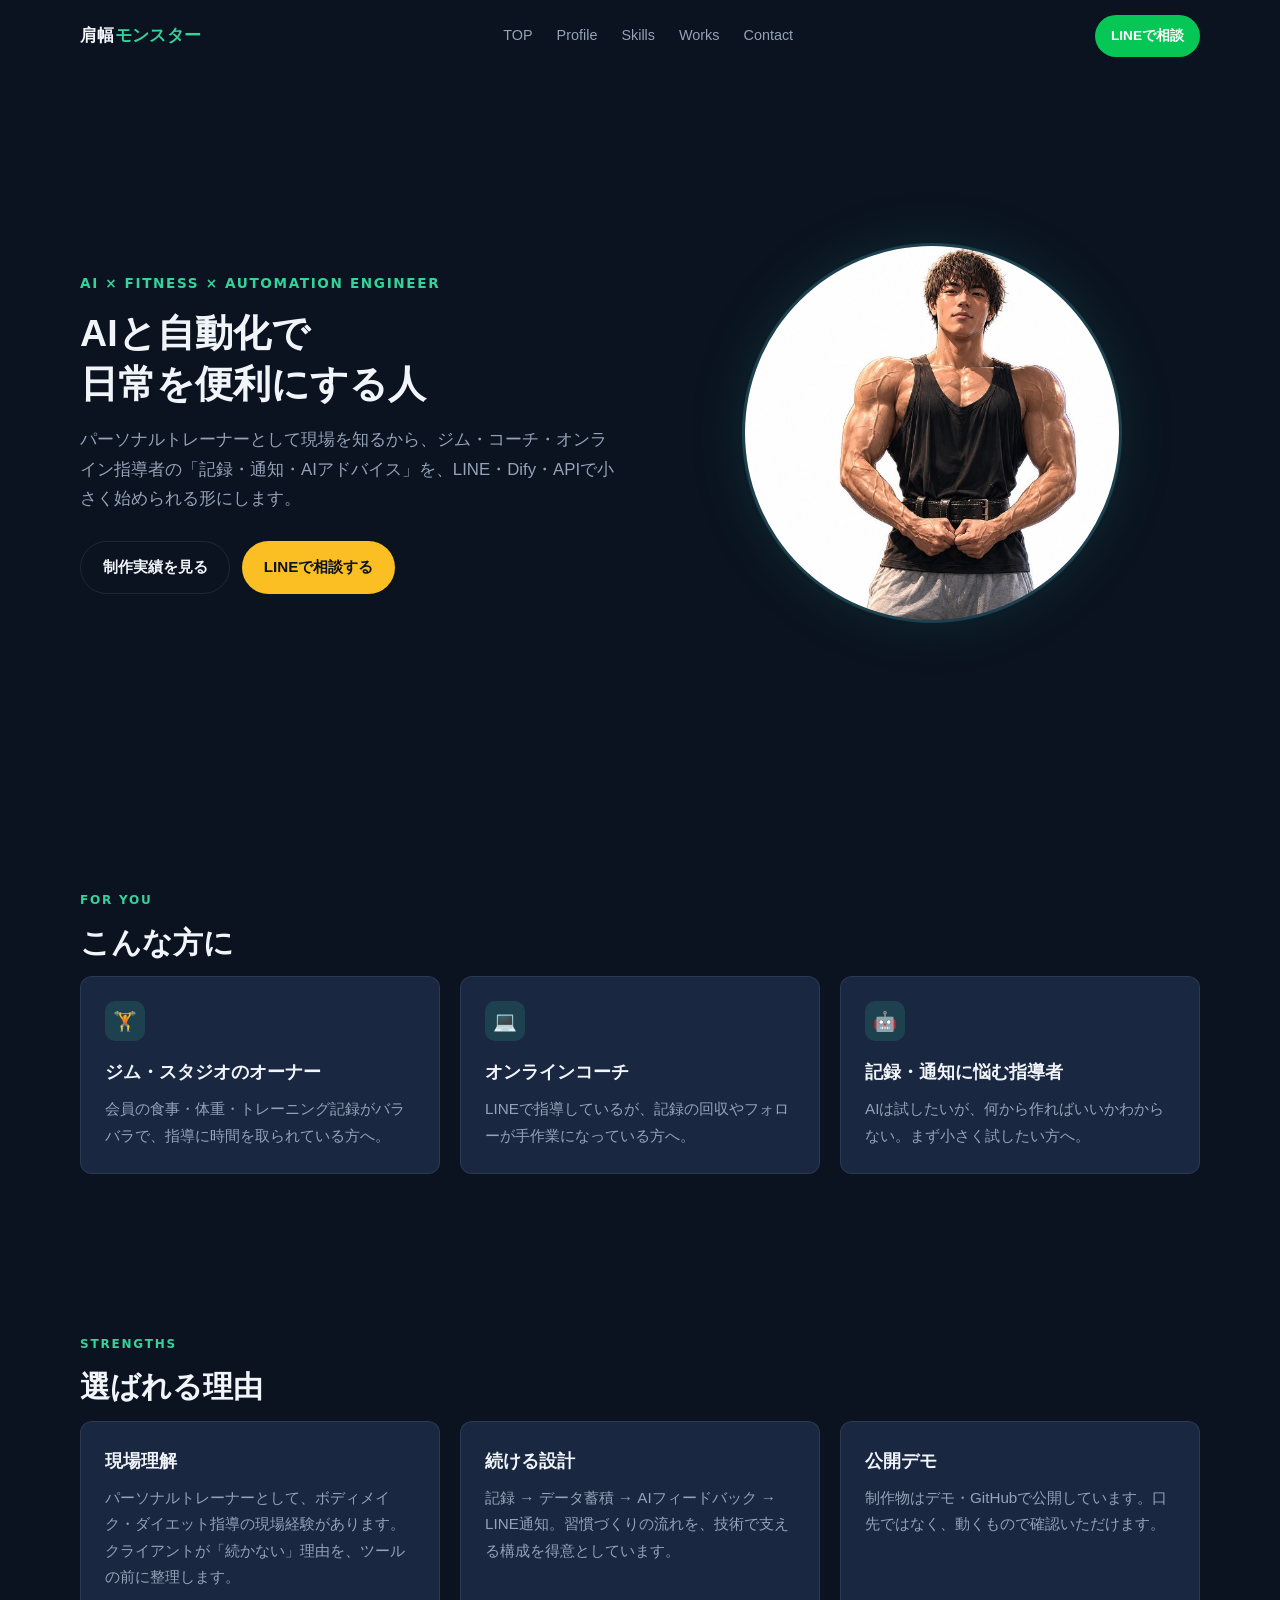
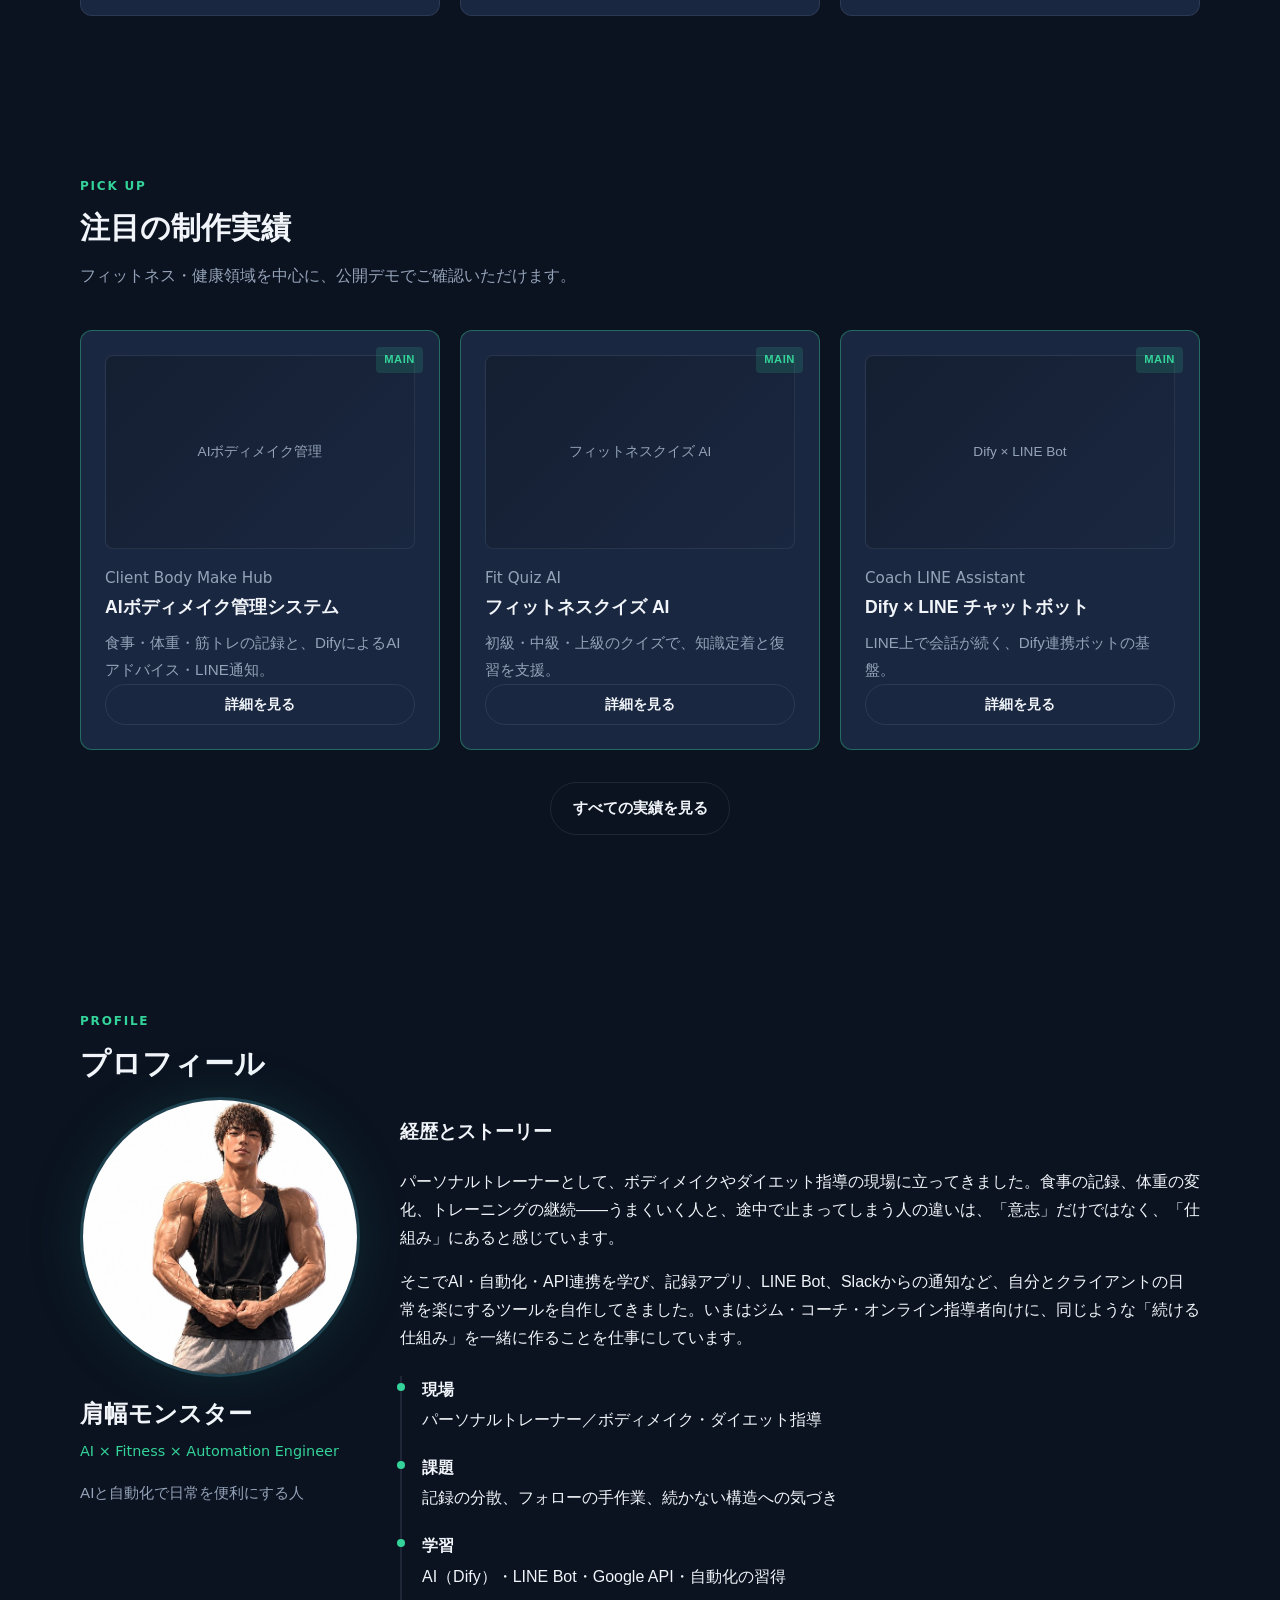
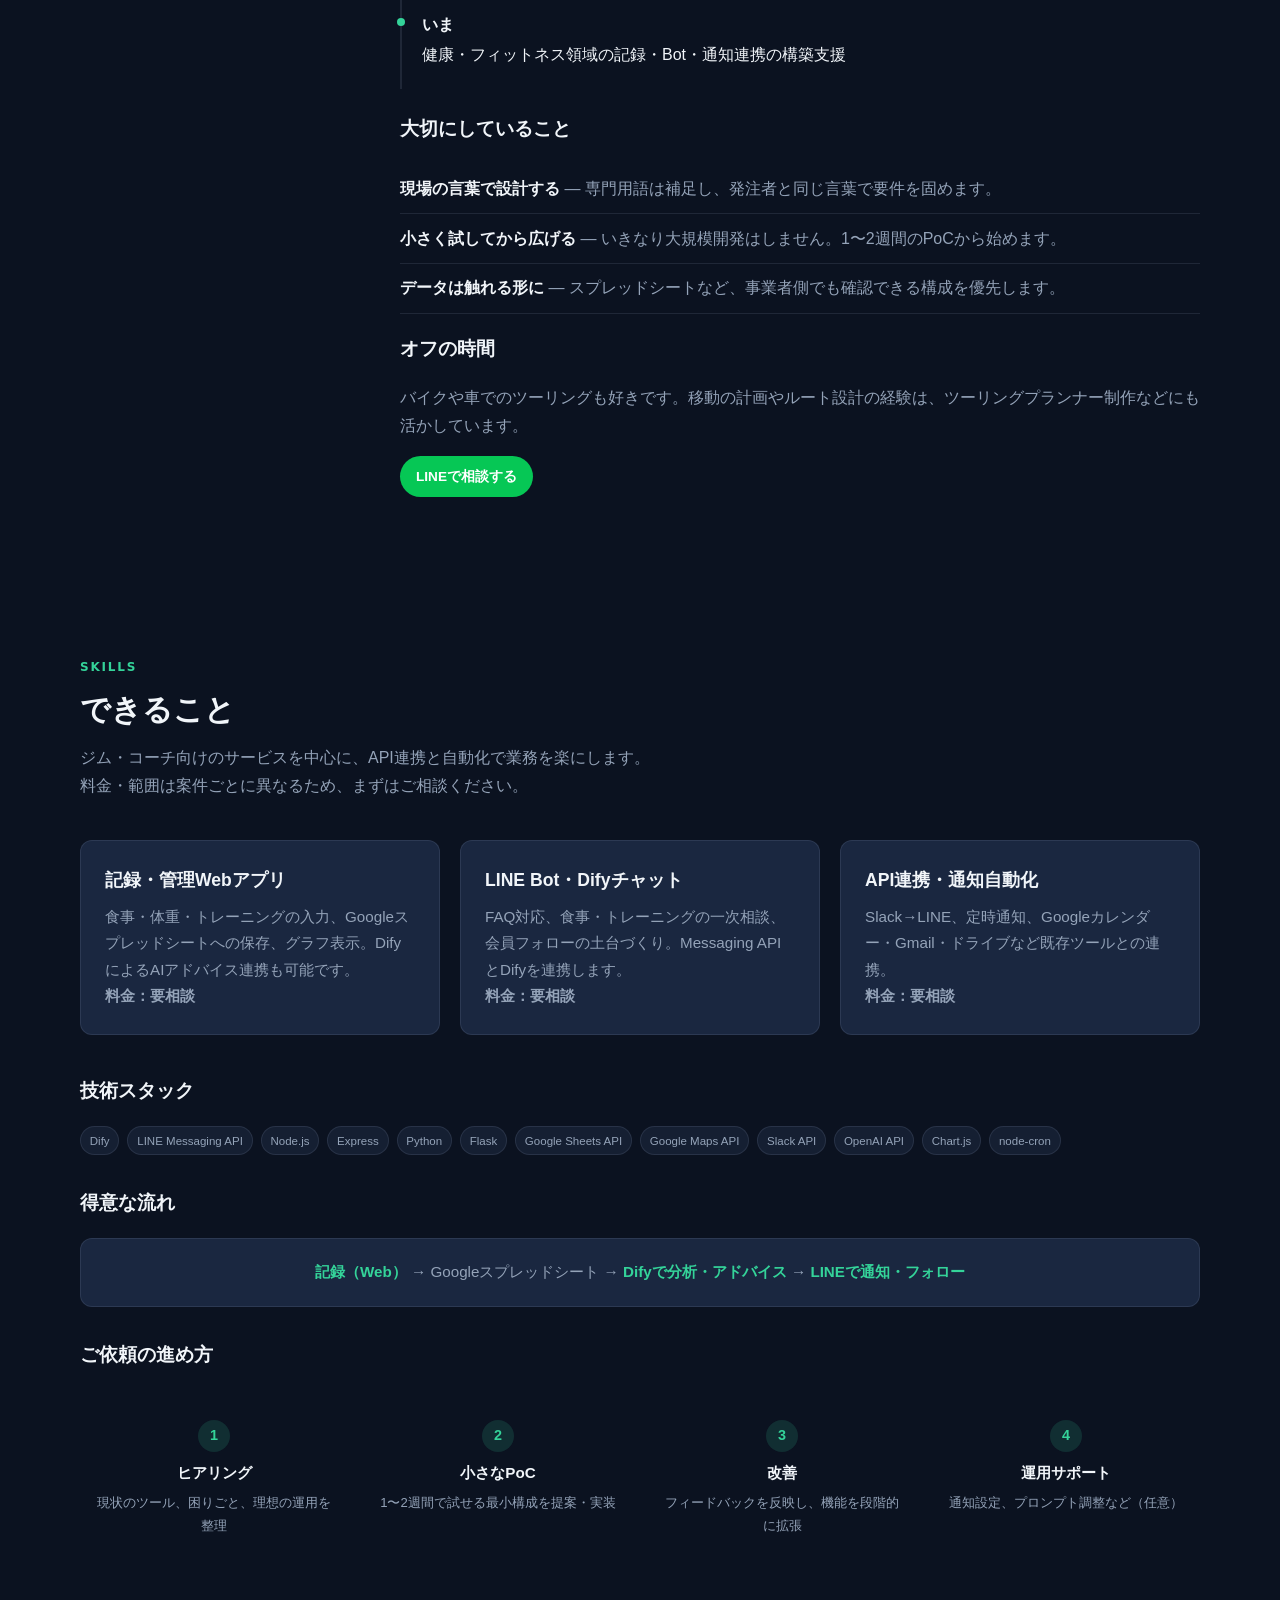
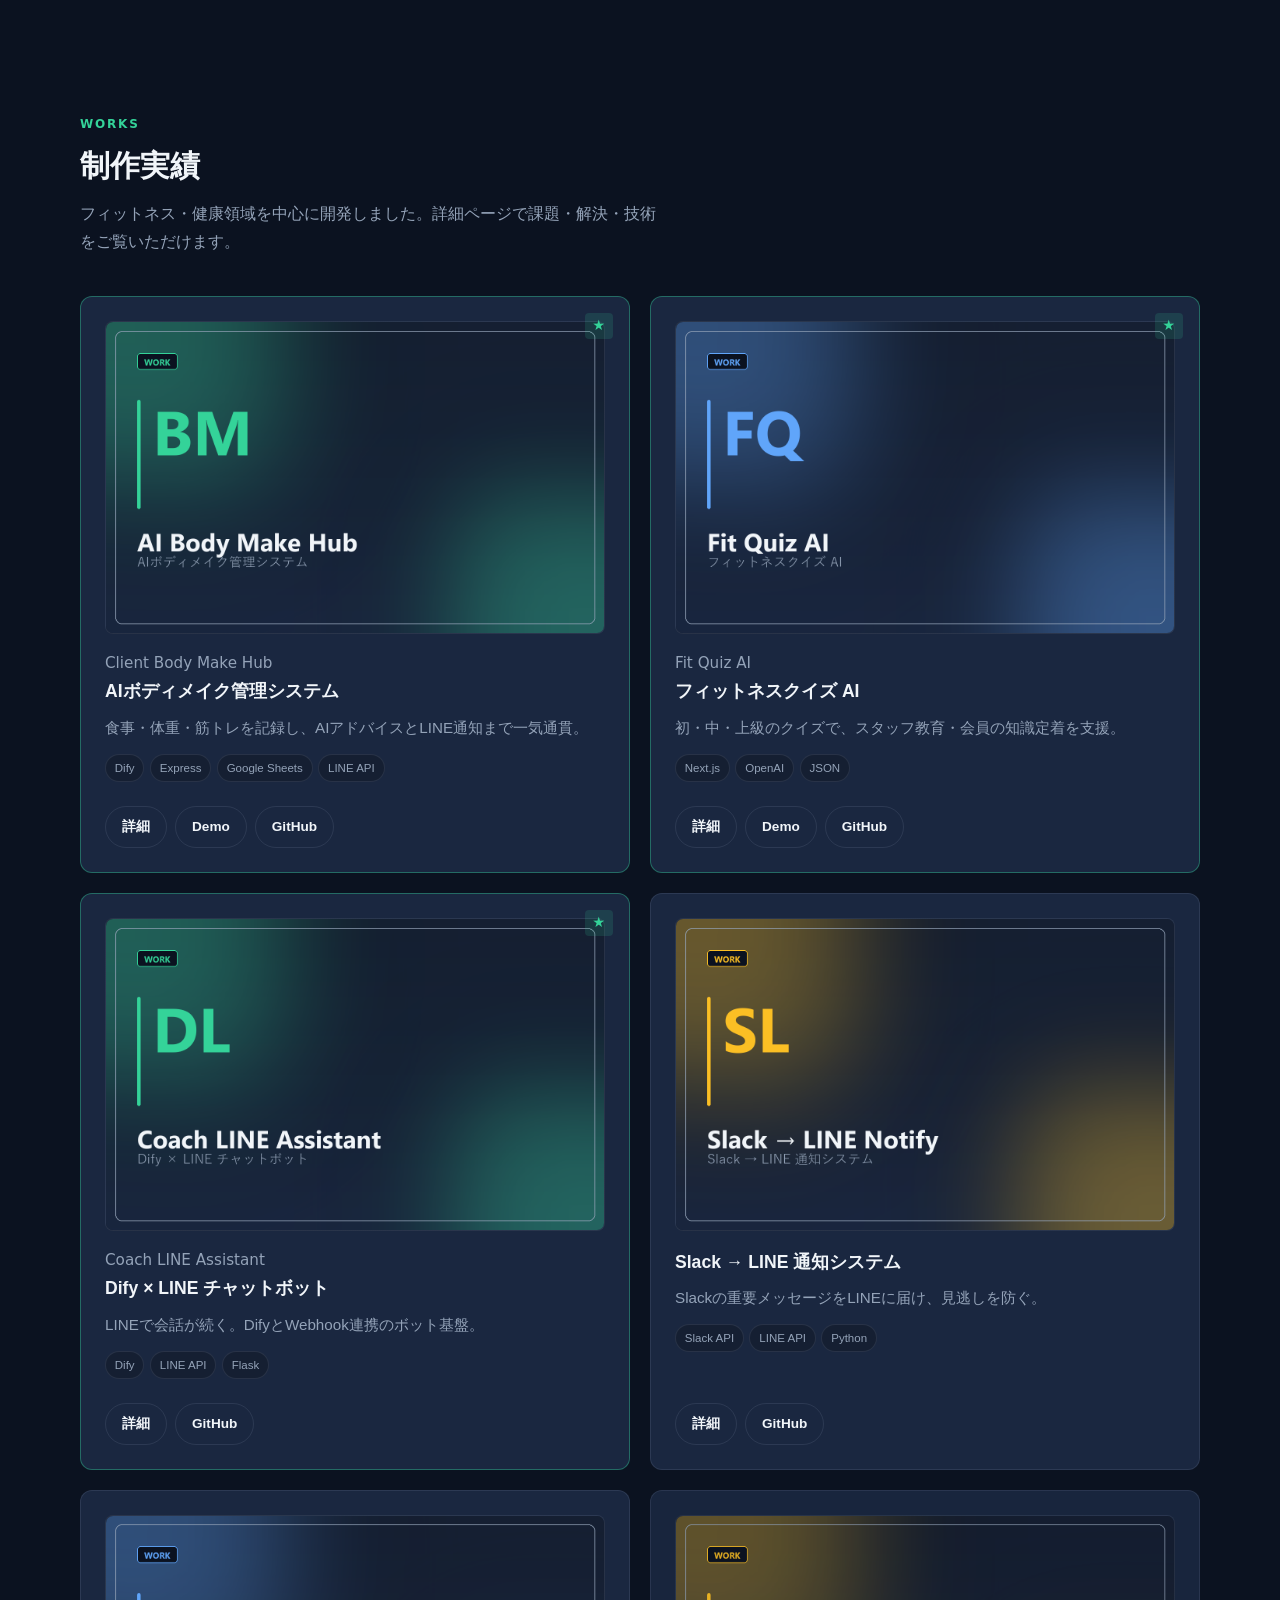
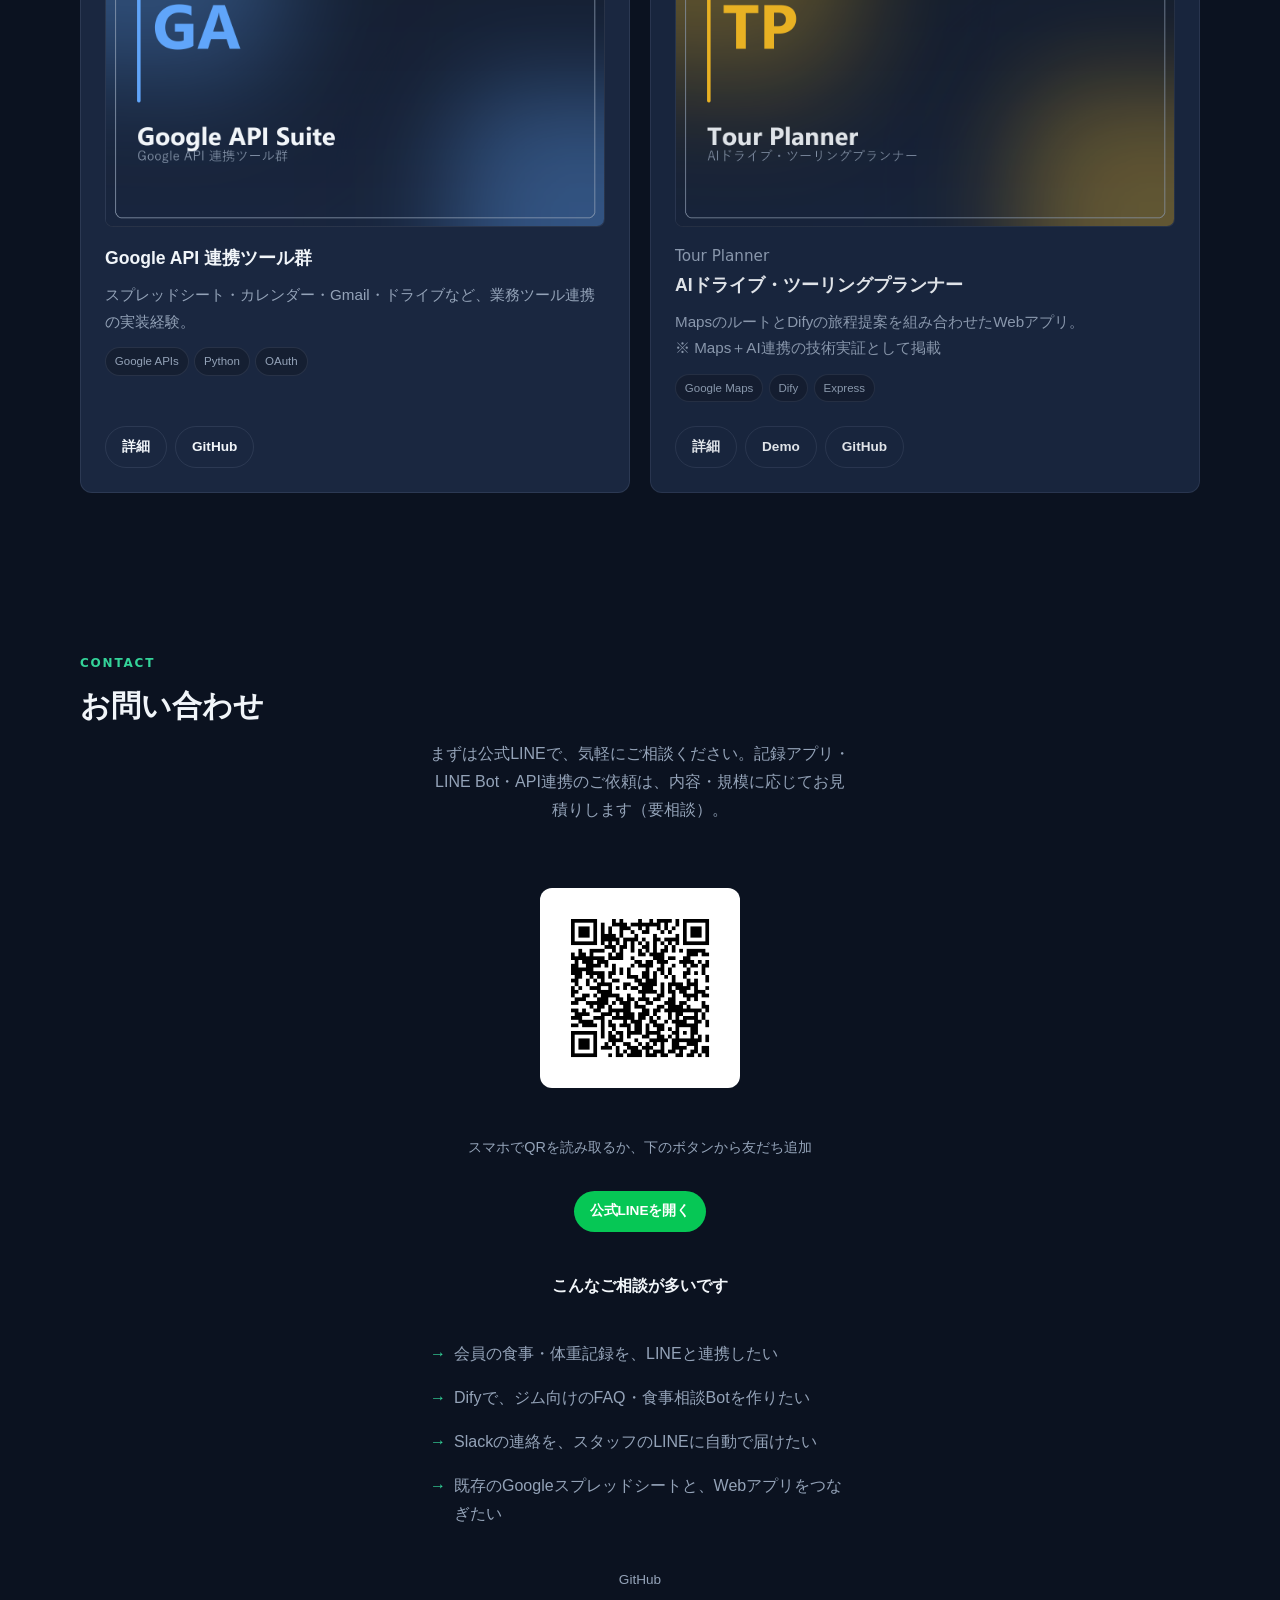
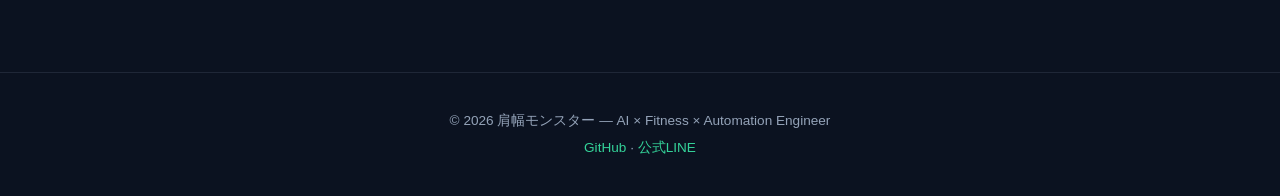
==== commit 0e65f9ff: "Enable Demo and GitHub links" ====
--- a/index.html
+++ b/index.html
@@ -259,8 +259,8 @@
             </div>
             <div class="work-actions">
               <a href="works-bodymake.html" class="btn btn-secondary btn-sm">詳細</a>
-              <a href="#" class="btn btn-secondary btn-sm link-disabled" data-demo="bodymake" target="_blank" rel="noopener">Demo</a>
-              <a href="#" class="btn btn-secondary btn-sm link-disabled" data-repo="bodymake" target="_blank" rel="noopener">GitHub</a>
+              <a href="works-bodymake.html" class="btn btn-secondary btn-sm" data-demo="bodymake" target="_blank" rel="noopener" title="作品詳細を見る">Demo</a>
+              <a href="https://github.com/shoki0084-sys/portfolio-shoulder-monster" class="btn btn-secondary btn-sm" data-repo="bodymake" target="_blank" rel="noopener">GitHub</a>
             </div>
           </article>
           <article class="card work-card featured">
@@ -274,8 +274,8 @@
             </div>
             <div class="work-actions">
               <a href="works-quiz.html" class="btn btn-secondary btn-sm">詳細</a>
-              <a href="#" class="btn btn-secondary btn-sm link-disabled" data-demo="quiz" target="_blank" rel="noopener">Demo</a>
-              <a href="#" class="btn btn-secondary btn-sm link-disabled" data-repo="quiz" target="_blank" rel="noopener">GitHub</a>
+              <a href="works-quiz.html" class="btn btn-secondary btn-sm" data-demo="quiz" target="_blank" rel="noopener" title="作品詳細を見る">Demo</a>
+              <a href="https://github.com/shoki0084-sys/portfolio-shoulder-monster" class="btn btn-secondary btn-sm" data-repo="quiz" target="_blank" rel="noopener">GitHub</a>
             </div>
           </article>
           <article class="card work-card featured">
@@ -289,7 +289,7 @@
             </div>
             <div class="work-actions">
               <a href="works-dify-line.html" class="btn btn-secondary btn-sm">詳細</a>
-              <a href="#" class="btn btn-secondary btn-sm link-disabled" data-repo="difyLine" target="_blank" rel="noopener">GitHub</a>
+              <a href="https://github.com/shoki0084-sys/portfolio-shoulder-monster" class="btn btn-secondary btn-sm" data-repo="difyLine" target="_blank" rel="noopener">GitHub</a>
             </div>
           </article>
           <article class="card work-card">
@@ -301,7 +301,7 @@
             </div>
             <div class="work-actions">
               <a href="works-slack-line.html" class="btn btn-secondary btn-sm">詳細</a>
-              <a href="#" class="btn btn-secondary btn-sm link-disabled" data-repo="slackLine" target="_blank" rel="noopener">GitHub</a>
+              <a href="https://github.com/shoki0084-sys/portfolio-shoulder-monster" class="btn btn-secondary btn-sm" data-repo="slackLine" target="_blank" rel="noopener">GitHub</a>
             </div>
           </article>
           <article class="card work-card">
@@ -313,7 +313,7 @@
             </div>
             <div class="work-actions">
               <a href="works-google-api.html" class="btn btn-secondary btn-sm">詳細</a>
-              <a href="#" class="btn btn-secondary btn-sm link-disabled" data-repo="googleApi" target="_blank" rel="noopener">GitHub</a>
+              <a href="https://github.com/shoki0084-sys/portfolio-shoulder-monster" class="btn btn-secondary btn-sm" data-repo="googleApi" target="_blank" rel="noopener">GitHub</a>
             </div>
           </article>
           <article class="card work-card subtle">
@@ -327,8 +327,8 @@
             </div>
             <div class="work-actions">
               <a href="works-touring.html" class="btn btn-secondary btn-sm">詳細</a>
-              <a href="#" class="btn btn-secondary btn-sm link-disabled" data-demo="touring" target="_blank" rel="noopener">Demo</a>
-              <a href="#" class="btn btn-secondary btn-sm link-disabled" data-repo="touring" target="_blank" rel="noopener">GitHub</a>
+              <a href="works-touring.html" class="btn btn-secondary btn-sm" data-demo="touring" target="_blank" rel="noopener" title="作品詳細を見る">Demo</a>
+              <a href="https://github.com/shoki0084-sys/portfolio-shoulder-monster" class="btn btn-secondary btn-sm" data-repo="touring" target="_blank" rel="noopener">GitHub</a>
             </div>
           </article>
         </div>
@@ -355,7 +355,7 @@
             <li>既存のGoogleスプレッドシートと、Webアプリをつなぎたい</li>
           </ul>
           <div class="sub-links">
-            <a href="#" data-github-main hidden>GitHub</a>
+            <a href="https://github.com/shoki0084-sys/portfolio-shoulder-monster" data-github-main target="_blank" rel="noopener">GitHub</a>
             <a href="#" data-crowdworks hidden>クラウドワークス</a>
             <a href="#" data-coconala hidden>ココナラ</a>
           </div>
@@ -367,7 +367,7 @@
   <footer class="site-footer">
     <div class="container">
       <p>© 2026 肩幅モンスター — AI × Fitness × Automation Engineer</p>
-      <p><a href="#" data-github-main hidden>GitHub</a> · <a href="#contact" data-line-url href="#">公式LINE</a></p>
+      <p><a href="https://github.com/shoki0084-sys/portfolio-shoulder-monster" data-github-main target="_blank" rel="noopener">GitHub</a> · <a href="#contact" data-line-url href="#">公式LINE</a></p>
     </div>
   </footer>
 
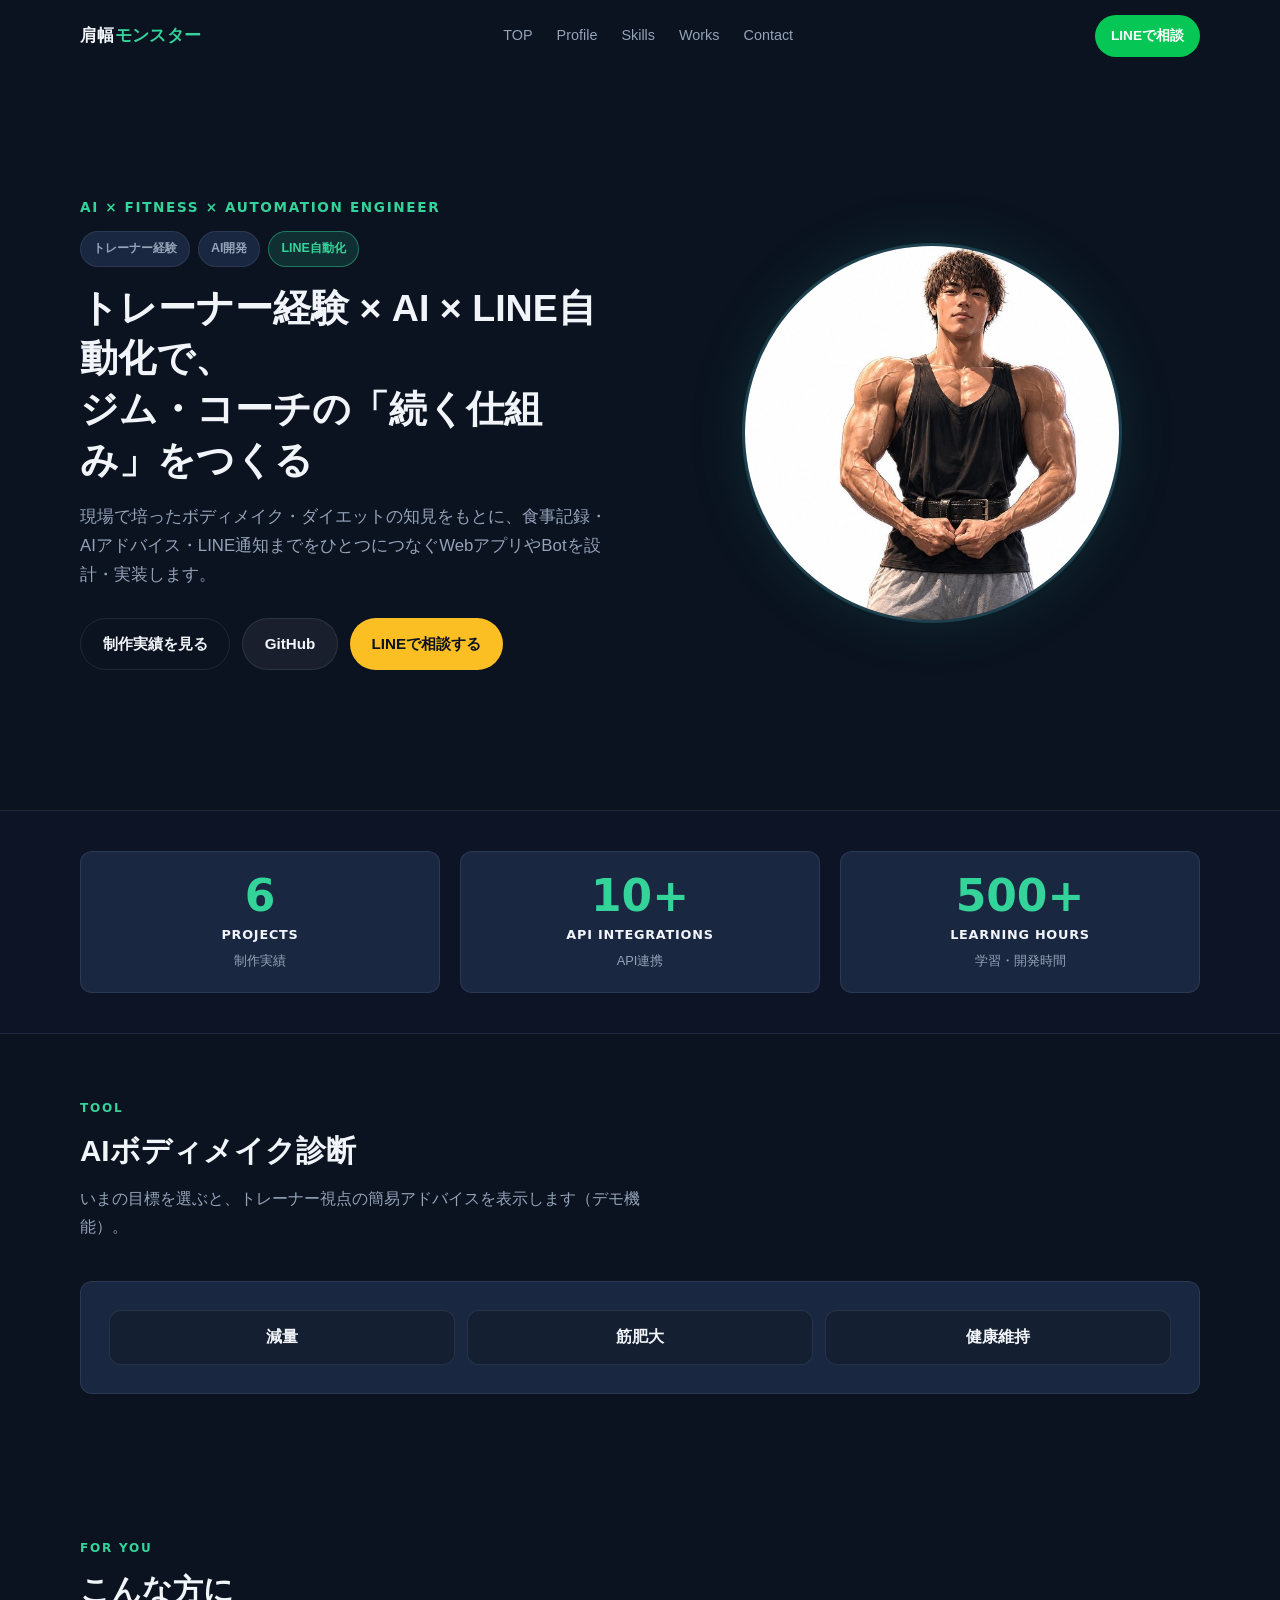
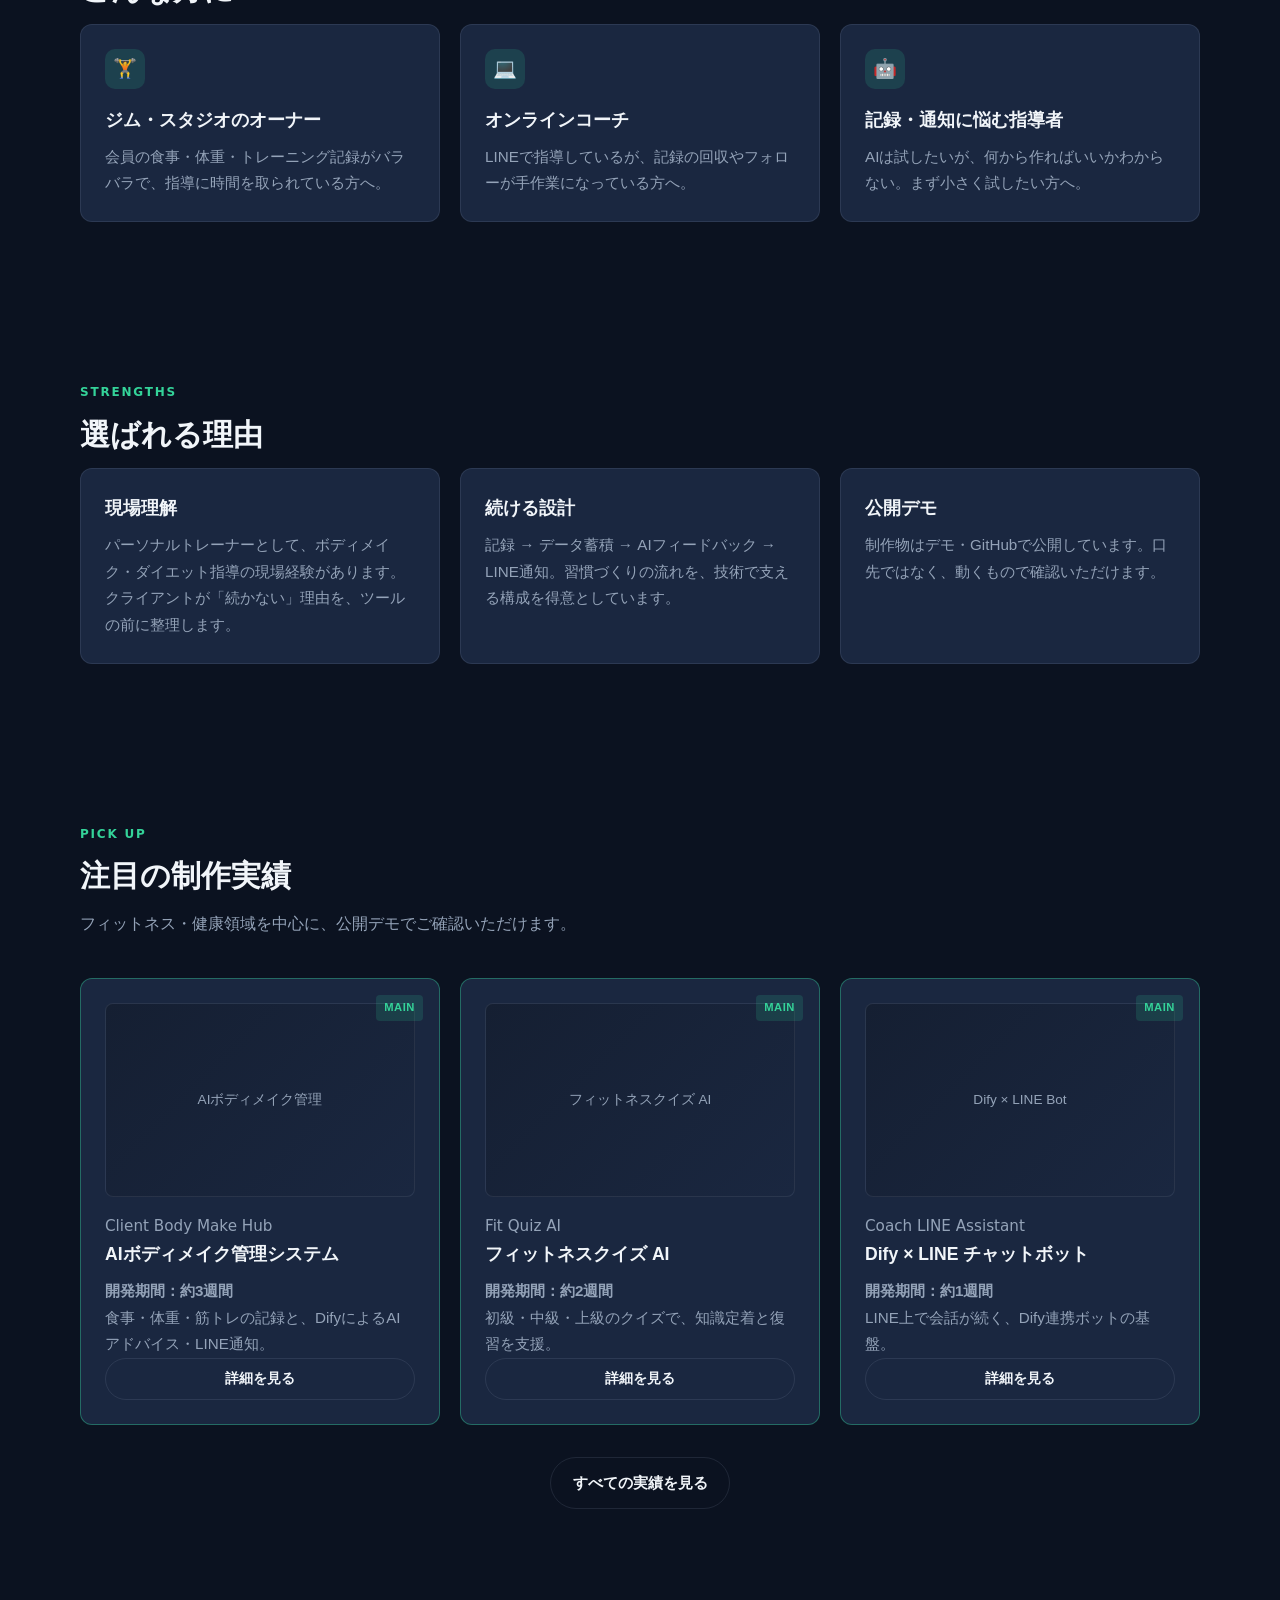
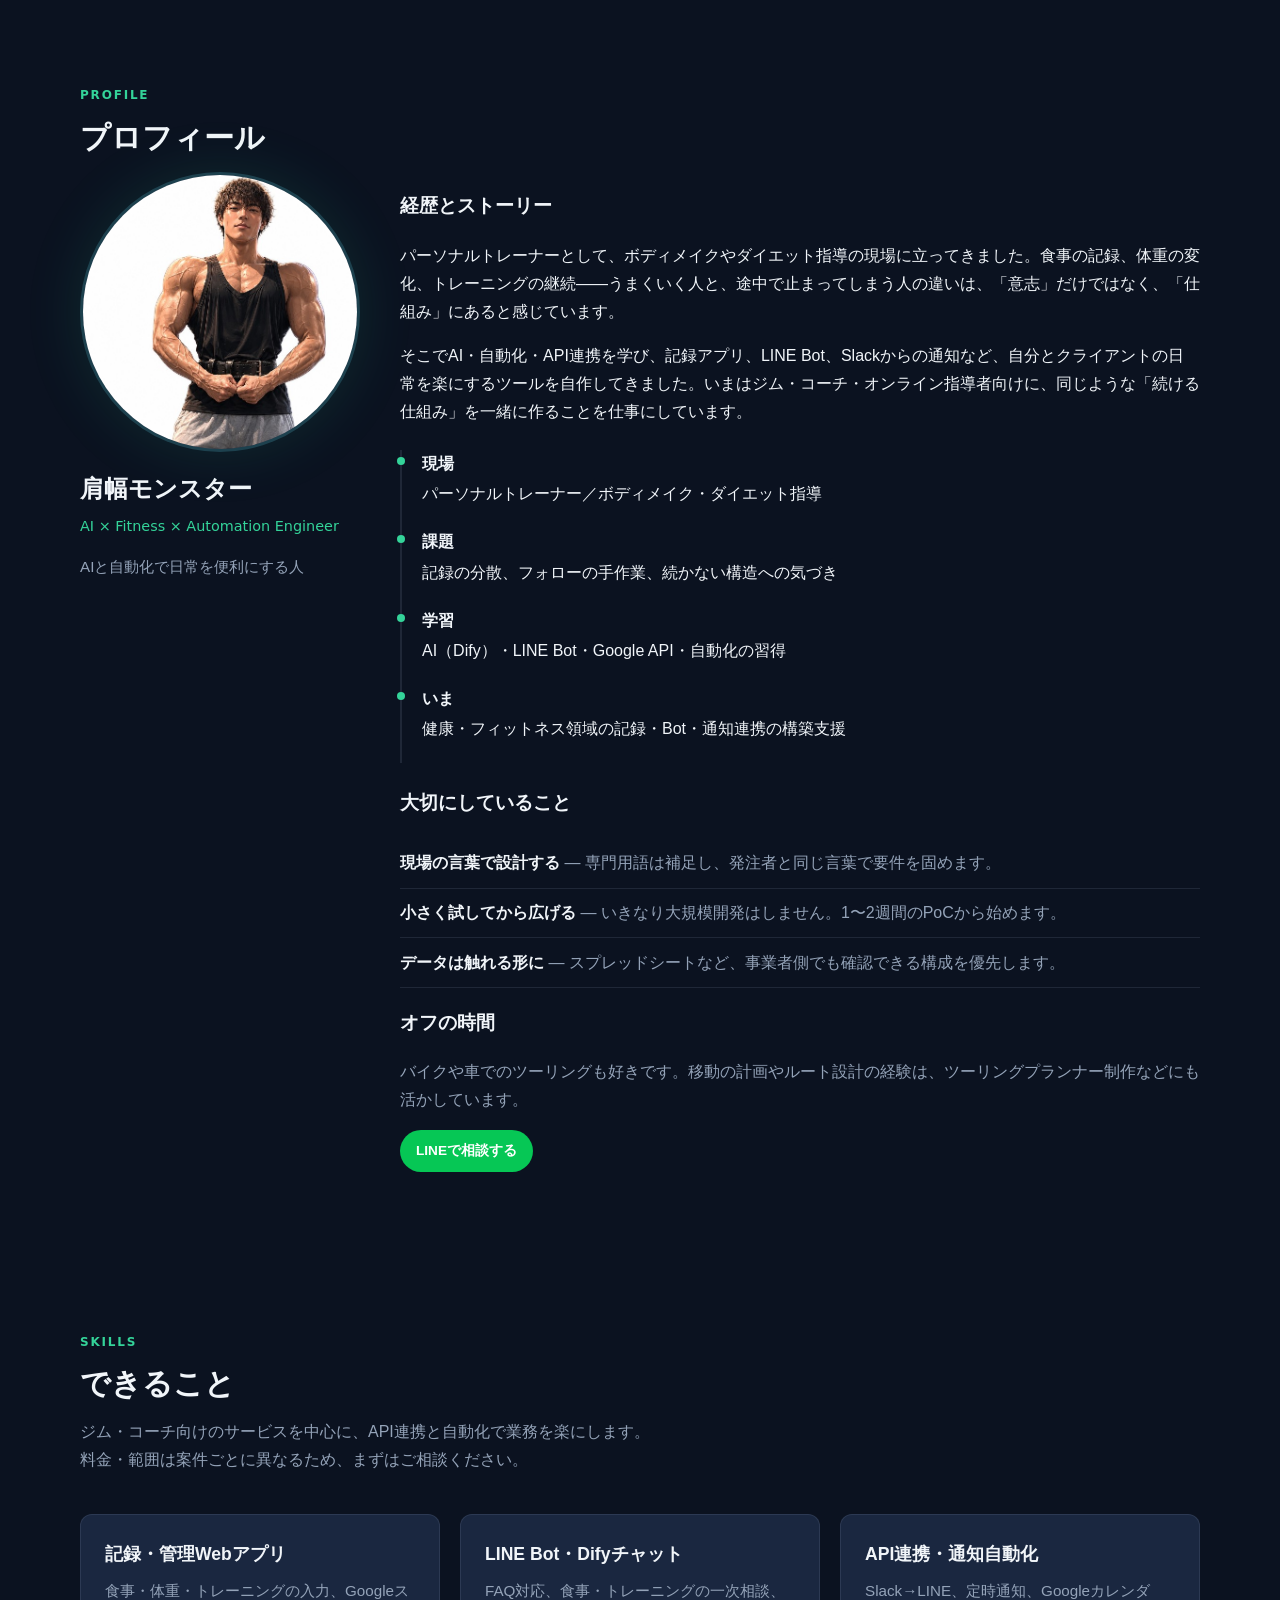
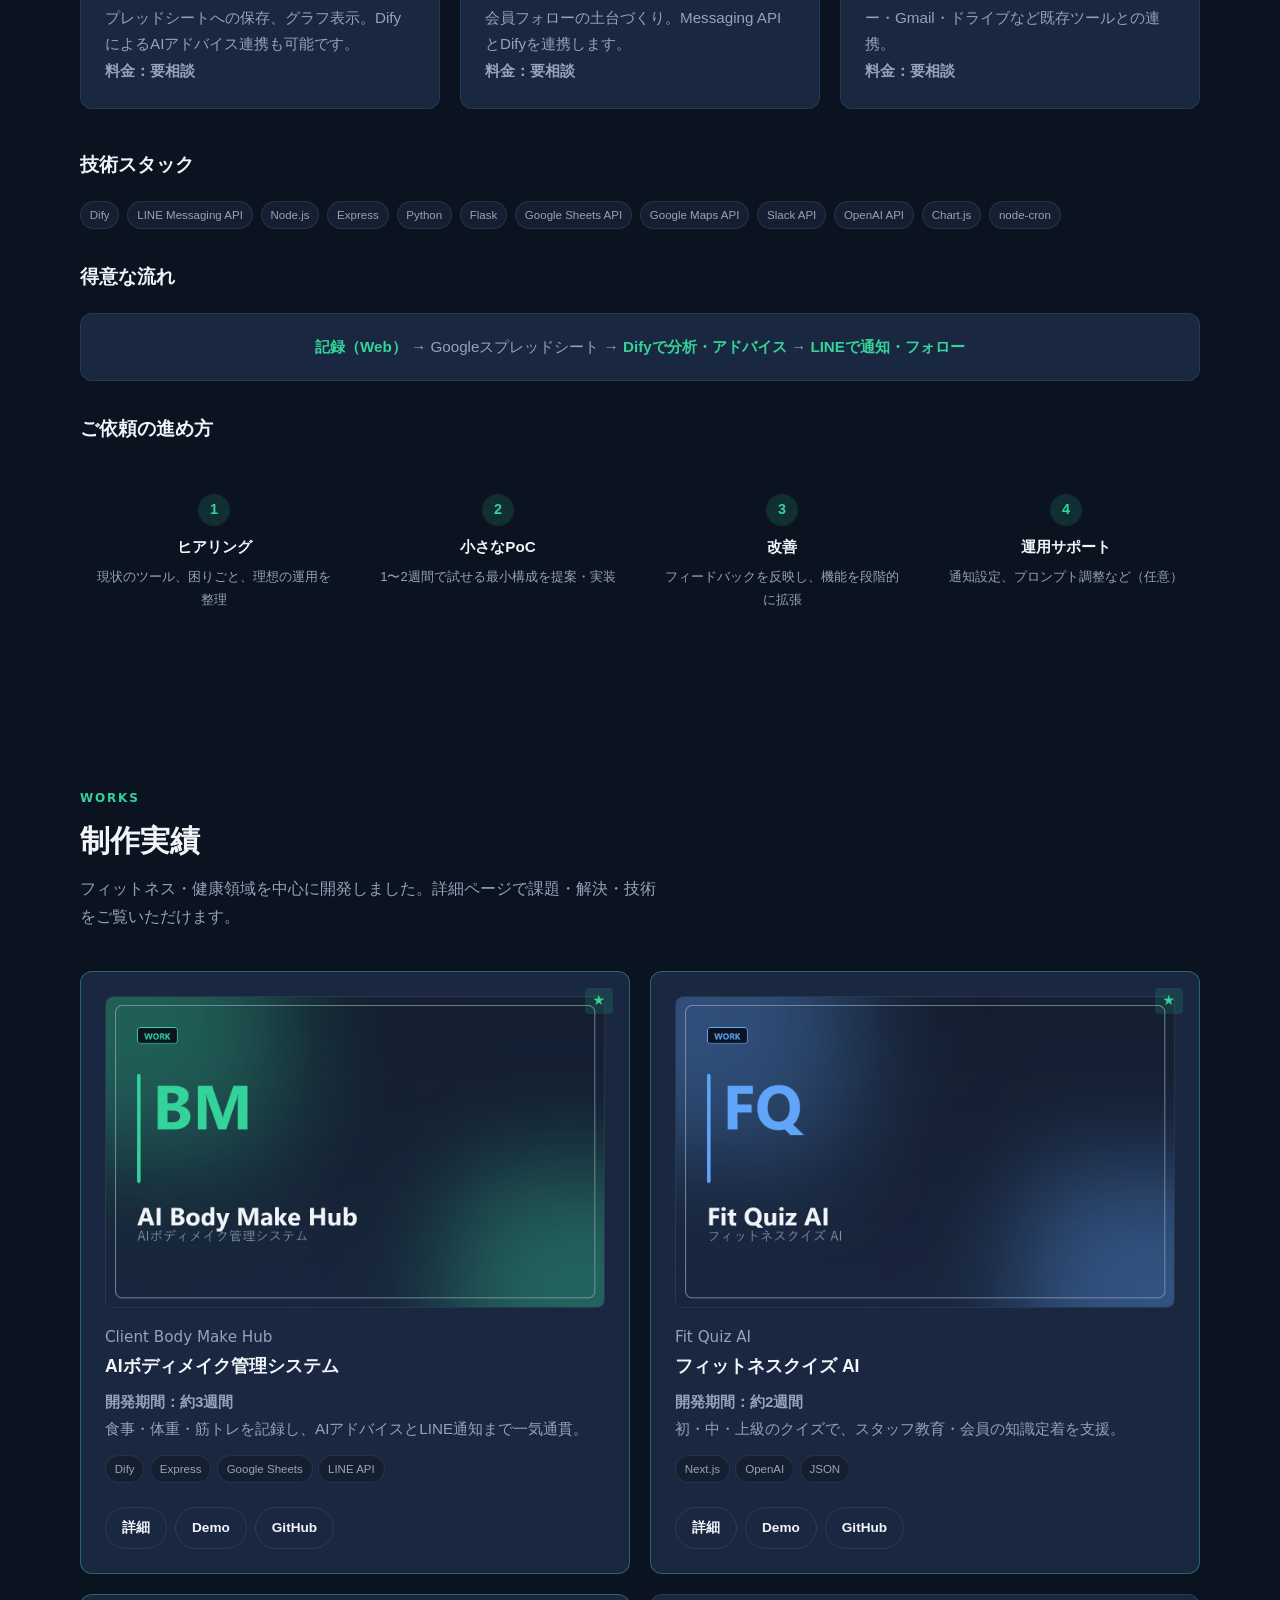
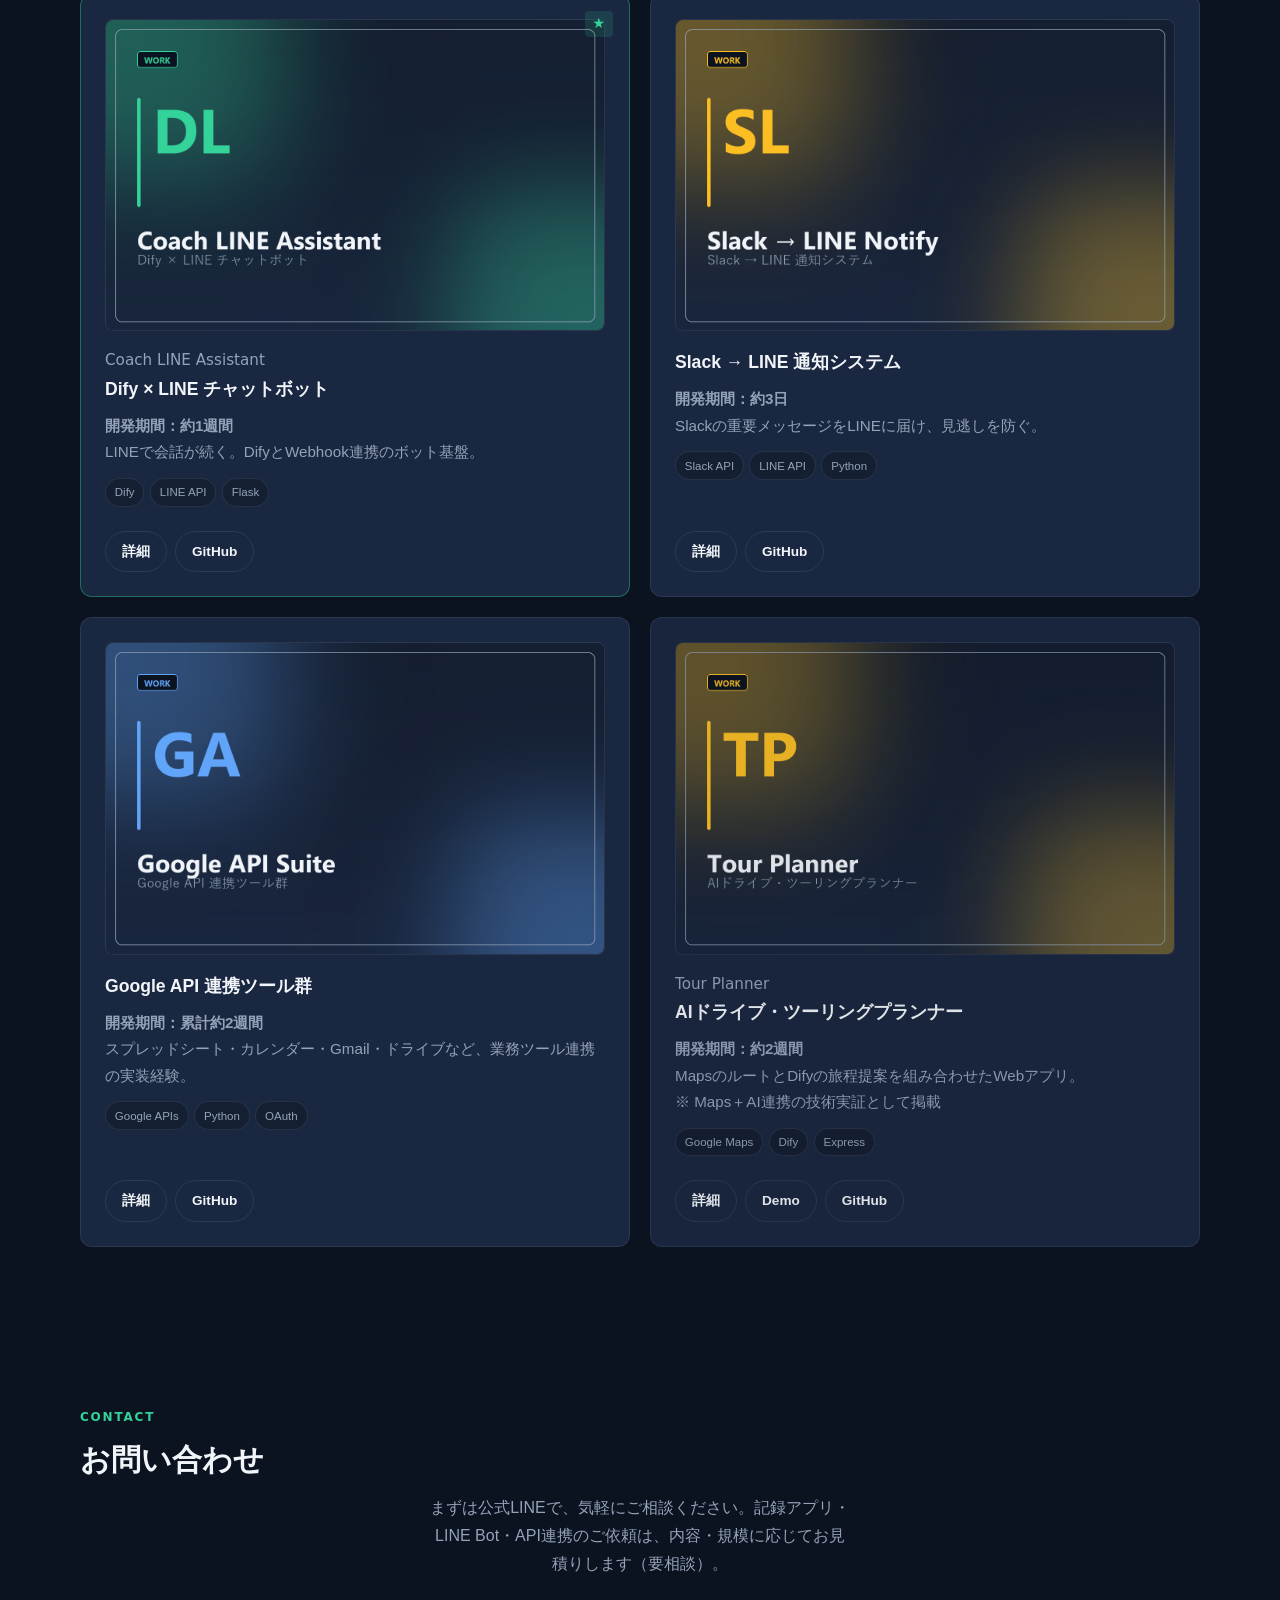
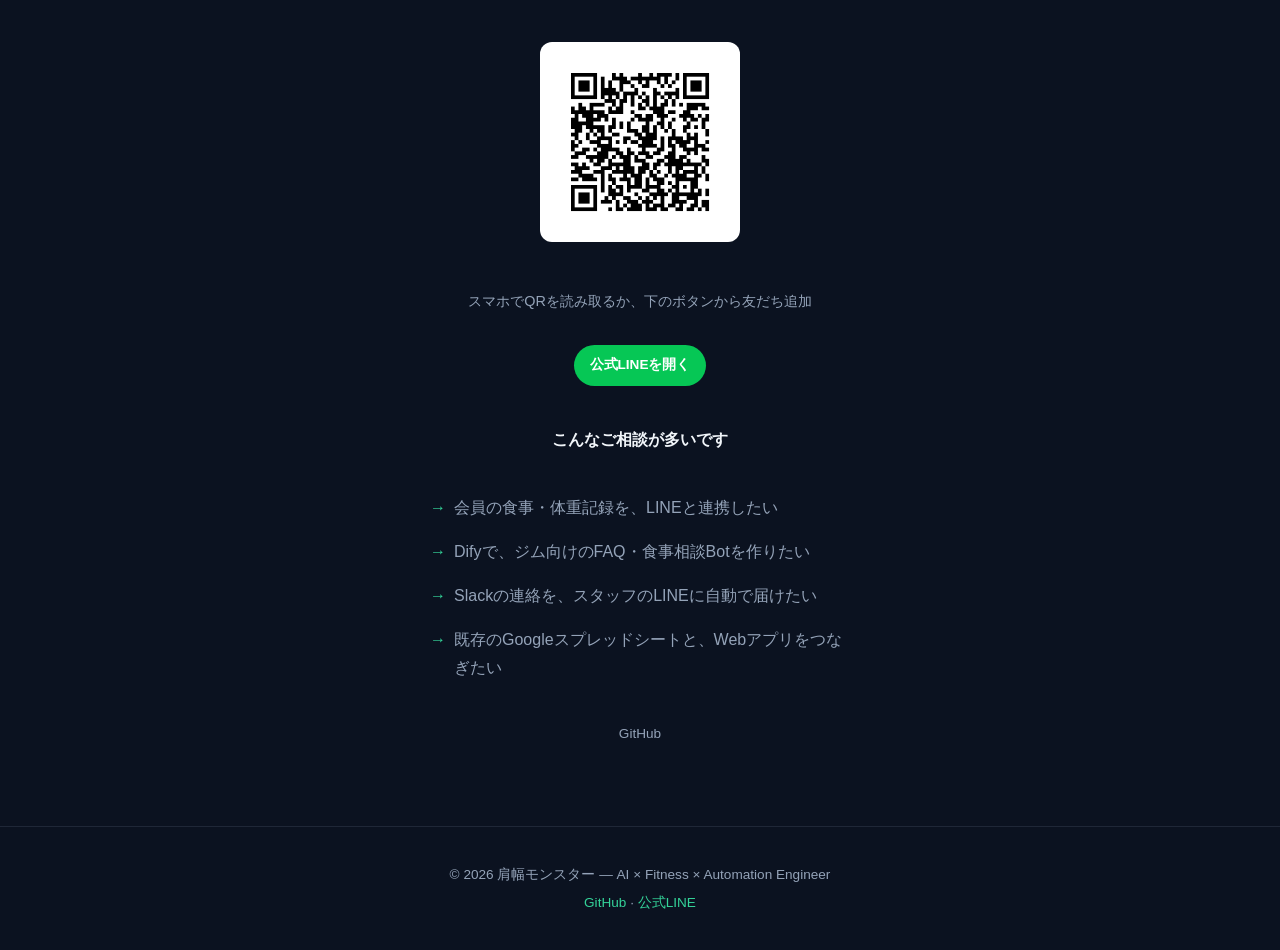
==== commit b91523b8: "Fix Demo links: keep HTML href, cache bust" ====
--- a/index.html
+++ b/index.html
@@ -33,18 +33,68 @@
       <div class="container hero-grid">
         <div class="hero-content reveal">
           <p class="hero-label">AI × Fitness × Automation Engineer</p>
-          <h1>AIと自動化で<br>日常を便利にする人</h1>
+          <div class="hero-pills" aria-label="強み">
+            <span class="hero-pill">トレーナー経験</span>
+            <span class="hero-pill">AI開発</span>
+            <span class="hero-pill hero-pill-accent">LINE自動化</span>
+          </div>
+          <h1>トレーナー経験 × AI × LINE自動化で、<br>ジム・コーチの「続く仕組み」をつくる</h1>
           <p class="hero-lead">
-            パーソナルトレーナーとして現場を知るから、ジム・コーチ・オンライン指導者の「記録・通知・AIアドバイス」を、LINE・Dify・APIで小さく始められる形にします。
+            現場で培ったボディメイク・ダイエットの知見をもとに、食事記録・AIアドバイス・LINE通知までをひとつにつなぐWebアプリやBotを設計・実装します。
           </p>
           <div class="hero-cta">
             <a href="#works" class="btn btn-secondary">制作実績を見る</a>
+            <a href="https://github.com/shoki0084-sys/portfolio-shoulder-monster" class="btn btn-github" target="_blank" rel="noopener">GitHub</a>
             <a href="#contact" class="btn btn-primary" data-line-url href="#">LINEで相談する</a>
           </div>
         </div>
         <div class="hero-visual reveal">
           <div class="profile-photo-wrap">
             <img src="images/profile.png" alt="肩幅モンスター — プロフィール写真" width="380" height="380">
+          </div>
+        </div>
+      </div>
+    </section>
+
+    <!-- STATS -->
+    <section id="stats" class="stats-section" aria-label="実績サマリー">
+      <div class="container">
+        <div class="stats-grid reveal">
+          <div class="stat-card">
+            <p class="stat-value" data-stat="projects">6</p>
+            <p class="stat-label-en">Projects</p>
+            <p class="stat-label-ja">制作実績</p>
+          </div>
+          <div class="stat-card">
+            <p class="stat-value" data-stat="apis">10+</p>
+            <p class="stat-label-en">API Integrations</p>
+            <p class="stat-label-ja">API連携</p>
+          </div>
+          <div class="stat-card">
+            <p class="stat-value" data-stat="hours">500+</p>
+            <p class="stat-label-en">Learning Hours</p>
+            <p class="stat-label-ja">学習・開発時間</p>
+          </div>
+        </div>
+      </div>
+    </section>
+
+    <!-- AI BODYMAKE DIAGNOSIS -->
+    <section id="diagnosis" class="diagnosis-section">
+      <div class="container reveal">
+        <p class="section-label">TOOL</p>
+        <h2 class="section-title">AIボディメイク診断</h2>
+        <p class="section-lead">いまの目標を選ぶと、トレーナー視点の簡易アドバイスを表示します（デモ機能）。</p>
+        <div class="diagnosis-card">
+          <div class="diagnosis-options" role="group" aria-label="目標を選択">
+            <button type="button" class="diagnosis-btn" data-goal="cut">減量</button>
+            <button type="button" class="diagnosis-btn" data-goal="bulk">筋肥大</button>
+            <button type="button" class="diagnosis-btn" data-goal="health">健康維持</button>
+          </div>
+          <div class="diagnosis-result" id="diagnosis-result" hidden>
+            <p class="diagnosis-result-label">あなたへのアドバイス</p>
+            <h3 class="diagnosis-result-title" id="diagnosis-result-title"></h3>
+            <p class="diagnosis-result-text" id="diagnosis-result-text"></p>
           </div>
         </div>
       </div>
@@ -109,6 +159,7 @@
             <div class="work-thumb">AIボディメイク管理</div>
             <p class="work-sub">Client Body Make Hub</p>
             <h3>AIボディメイク管理システム</h3>
+            <p class="work-period">開発期間：約3週間</p>
             <p>食事・体重・筋トレの記録と、DifyによるAIアドバイス・LINE通知。</p>
             <a href="works-bodymake.html" class="btn btn-secondary btn-sm">詳細を見る</a>
           </article>
@@ -117,6 +168,7 @@
             <div class="work-thumb">フィットネスクイズ AI</div>
             <p class="work-sub">Fit Quiz AI</p>
             <h3>フィットネスクイズ AI</h3>
+            <p class="work-period">開発期間：約2週間</p>
             <p>初級・中級・上級のクイズで、知識定着と復習を支援。</p>
             <a href="works-quiz.html" class="btn btn-secondary btn-sm">詳細を見る</a>
           </article>
@@ -125,6 +177,7 @@
             <div class="work-thumb">Dify × LINE Bot</div>
             <p class="work-sub">Coach LINE Assistant</p>
             <h3>Dify × LINE チャットボット</h3>
+            <p class="work-period">開発期間：約1週間</p>
             <p>LINE上で会話が続く、Dify連携ボットの基盤。</p>
             <a href="works-dify-line.html" class="btn btn-secondary btn-sm">詳細を見る</a>
           </article>
@@ -253,6 +306,7 @@
             <img class="work-thumb" src="images/works/bodymake.png" alt="AIボディメイク管理システム スクリーンショット">
             <p class="work-sub">Client Body Make Hub</p>
             <h3>AIボディメイク管理システム</h3>
+            <p class="work-period">開発期間：約3週間</p>
             <p>食事・体重・筋トレを記録し、AIアドバイスとLINE通知まで一気通貫。</p>
             <div class="work-tags">
               <span class="tag">Dify</span><span class="tag">Express</span><span class="tag">Google Sheets</span><span class="tag">LINE API</span>
@@ -268,6 +322,7 @@
             <img class="work-thumb" src="images/works/quiz.png" alt="フィットネスクイズ AI スクリーンショット">
             <p class="work-sub">Fit Quiz AI</p>
             <h3>フィットネスクイズ AI</h3>
+            <p class="work-period">開発期間：約2週間</p>
             <p>初・中・上級のクイズで、スタッフ教育・会員の知識定着を支援。</p>
             <div class="work-tags">
               <span class="tag">Next.js</span><span class="tag">OpenAI</span><span class="tag">JSON</span>
@@ -283,6 +338,7 @@
             <img class="work-thumb" src="images/works/dify-line.png" alt="Dify × LINE チャットボット スクリーンショット">
             <p class="work-sub">Coach LINE Assistant</p>
             <h3>Dify × LINE チャットボット</h3>
+            <p class="work-period">開発期間：約1週間</p>
             <p>LINEで会話が続く。DifyとWebhook連携のボット基盤。</p>
             <div class="work-tags">
               <span class="tag">Dify</span><span class="tag">LINE API</span><span class="tag">Flask</span>
@@ -295,6 +351,7 @@
           <article class="card work-card">
             <img class="work-thumb" src="images/works/slack-line.png" alt="Slack → LINE 通知システム スクリーンショット">
             <h3>Slack → LINE 通知システム</h3>
+            <p class="work-period">開発期間：約3日</p>
             <p>Slackの重要メッセージをLINEに届け、見逃しを防ぐ。</p>
             <div class="work-tags">
               <span class="tag">Slack API</span><span class="tag">LINE API</span><span class="tag">Python</span>
@@ -307,6 +364,7 @@
           <article class="card work-card">
             <img class="work-thumb" src="images/works/google-api.png" alt="Google API 連携ツール群 スクリーンショット">
             <h3>Google API 連携ツール群</h3>
+            <p class="work-period">開発期間：累計約2週間</p>
             <p>スプレッドシート・カレンダー・Gmail・ドライブなど、業務ツール連携の実装経験。</p>
             <div class="work-tags">
               <span class="tag">Google APIs</span><span class="tag">Python</span><span class="tag">OAuth</span>
@@ -320,6 +378,7 @@
             <img class="work-thumb" src="images/works/touring.png" alt="AIドライブ・ツーリングプランナー スクリーンショット">
             <p class="work-sub">Tour Planner</p>
             <h3>AIドライブ・ツーリングプランナー</h3>
+            <p class="work-period">開発期間：約2週間</p>
             <p>MapsのルートとDifyの旅程提案を組み合わせたWebアプリ。</p>
             <p class="work-note">※ Maps＋AI連携の技術実証として掲載</p>
             <div class="work-tags">
@@ -371,7 +430,7 @@
     </div>
   </footer>
 
-  <script src="js/site-config.js"></script>
-  <script src="js/main.js"></script>
+  <script src="js/site-config.js?v=3"></script>
+  <script src="js/main.js?v=3"></script>
 </body>
 </html>
--- a/css/style.css
+++ b/css/style.css
@@ -173,6 +173,17 @@
   color: var(--accent);
 }
 
+.btn-github {
+  background: rgba(255, 255, 255, 0.06);
+  color: var(--text);
+  border: 1px solid var(--border);
+}
+
+.btn-github:hover {
+  border-color: var(--accent-blue);
+  color: var(--accent-blue);
+}
+
 .btn-line {
   background: #06c755;
   color: #fff;
@@ -213,6 +224,29 @@
   text-transform: uppercase;
   color: var(--accent);
   margin: 0 0 0.75rem;
+}
+
+.hero-pills {
+  display: flex;
+  flex-wrap: wrap;
+  gap: 0.5rem;
+  margin: 0 0 1rem;
+}
+
+.hero-pill {
+  font-size: 0.78rem;
+  font-weight: 600;
+  padding: 0.35rem 0.75rem;
+  border-radius: 999px;
+  background: var(--bg-card);
+  border: 1px solid var(--border);
+  color: var(--text-muted);
+}
+
+.hero-pill-accent {
+  border-color: rgba(52, 211, 153, 0.45);
+  color: var(--accent);
+  background: var(--accent-dim);
 }
 
 .hero h1 {
@@ -257,6 +291,125 @@
   object-position: center top;
 }
 
+/* Stats band */
+.stats-section {
+  padding: 2.5rem 0;
+  border-top: 1px solid var(--border);
+  border-bottom: 1px solid var(--border);
+  background: rgba(15, 23, 42, 0.5);
+}
+
+.stats-grid {
+  display: grid;
+  grid-template-columns: repeat(3, 1fr);
+  gap: 1.25rem;
+}
+
+.stat-card {
+  text-align: center;
+  padding: 1.25rem 1rem;
+  border-radius: var(--radius);
+  background: var(--bg-card);
+  border: 1px solid var(--border);
+}
+
+.stat-value {
+  font-family: var(--font-en);
+  font-size: clamp(2rem, 5vw, 2.75rem);
+  font-weight: 700;
+  color: var(--accent);
+  margin: 0 0 0.25rem;
+  line-height: 1.1;
+}
+
+.stat-label-en {
+  font-family: var(--font-en);
+  font-size: 0.8rem;
+  font-weight: 600;
+  letter-spacing: 0.06em;
+  text-transform: uppercase;
+  color: var(--text);
+  margin: 0 0 0.2rem;
+}
+
+.stat-label-ja {
+  font-size: 0.8rem;
+  color: var(--text-muted);
+  margin: 0;
+}
+
+/* AI diagnosis */
+.diagnosis-section {
+  padding-top: 4rem;
+  padding-bottom: 4rem;
+}
+
+.diagnosis-card {
+  background: var(--bg-card);
+  border: 1px solid var(--border);
+  border-radius: var(--radius);
+  padding: 1.75rem;
+  margin-top: 1.5rem;
+}
+
+.diagnosis-options {
+  display: grid;
+  grid-template-columns: repeat(3, 1fr);
+  gap: 0.75rem;
+}
+
+.diagnosis-btn {
+  font-family: inherit;
+  font-size: 1rem;
+  font-weight: 600;
+  padding: 1rem 1.25rem;
+  border-radius: var(--radius);
+  border: 1px solid var(--border);
+  background: var(--bg-elevated);
+  color: var(--text);
+  cursor: pointer;
+  transition: border-color 0.2s, background 0.2s, color 0.2s, transform 0.15s;
+}
+
+.diagnosis-btn:hover {
+  border-color: var(--accent);
+  color: var(--accent);
+}
+
+.diagnosis-btn.is-active {
+  border-color: var(--accent);
+  background: var(--accent-dim);
+  color: var(--accent);
+}
+
+.diagnosis-result {
+  margin-top: 1.5rem;
+  padding-top: 1.5rem;
+  border-top: 1px solid var(--border);
+}
+
+.diagnosis-result-label {
+  font-family: var(--font-en);
+  font-size: 0.72rem;
+  font-weight: 700;
+  letter-spacing: 0.12em;
+  text-transform: uppercase;
+  color: var(--accent);
+  margin: 0 0 0.5rem;
+}
+
+.diagnosis-result-title {
+  font-size: 1.15rem;
+  margin: 0 0 0.75rem;
+}
+
+.diagnosis-result-text {
+  margin: 0;
+  color: var(--text-muted);
+  line-height: 1.7;
+  font-size: 0.98rem;
+}
+
 /* Sections */
 section {
   padding: 5rem 0;
@@ -378,6 +531,13 @@
   font-size: 0.8rem;
   color: var(--accent-blue);
   margin: 0 0 0.35rem;
+}
+
+.work-period {
+  font-size: 0.8rem;
+  font-weight: 600;
+  color: var(--accent-blue);
+  margin: 0 0 0.5rem;
 }
 
 .work-tags {
@@ -741,6 +901,20 @@
 
   .hero-visual {
     order: -1;
+  }
+
+  .stats-grid {
+    grid-template-columns: 1fr;
+  }
+
+  .diagnosis-options {
+    grid-template-columns: 1fr;
+  }
+
+  .hero-cta .btn {
+    flex: 1 1 auto;
+    min-width: calc(50% - 0.375rem);
+    justify-content: center;
   }
 
   .profile-side {
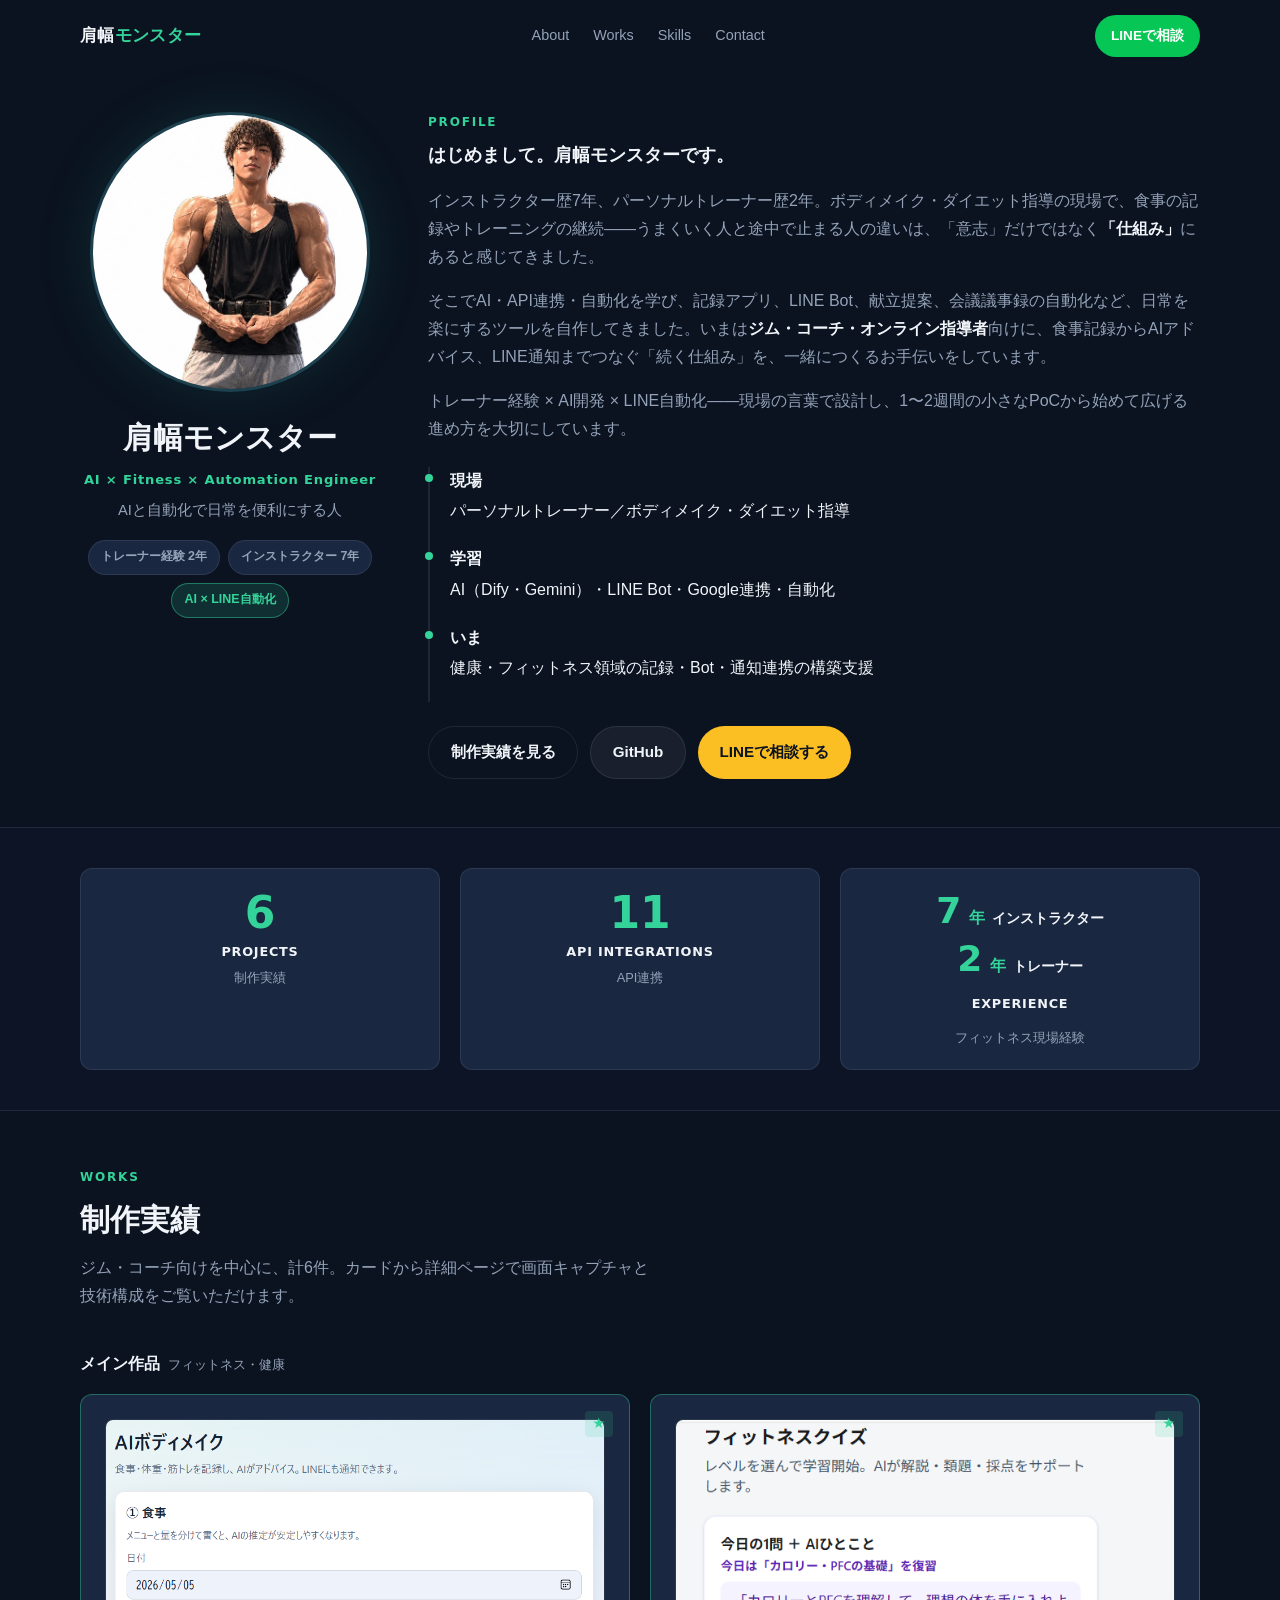
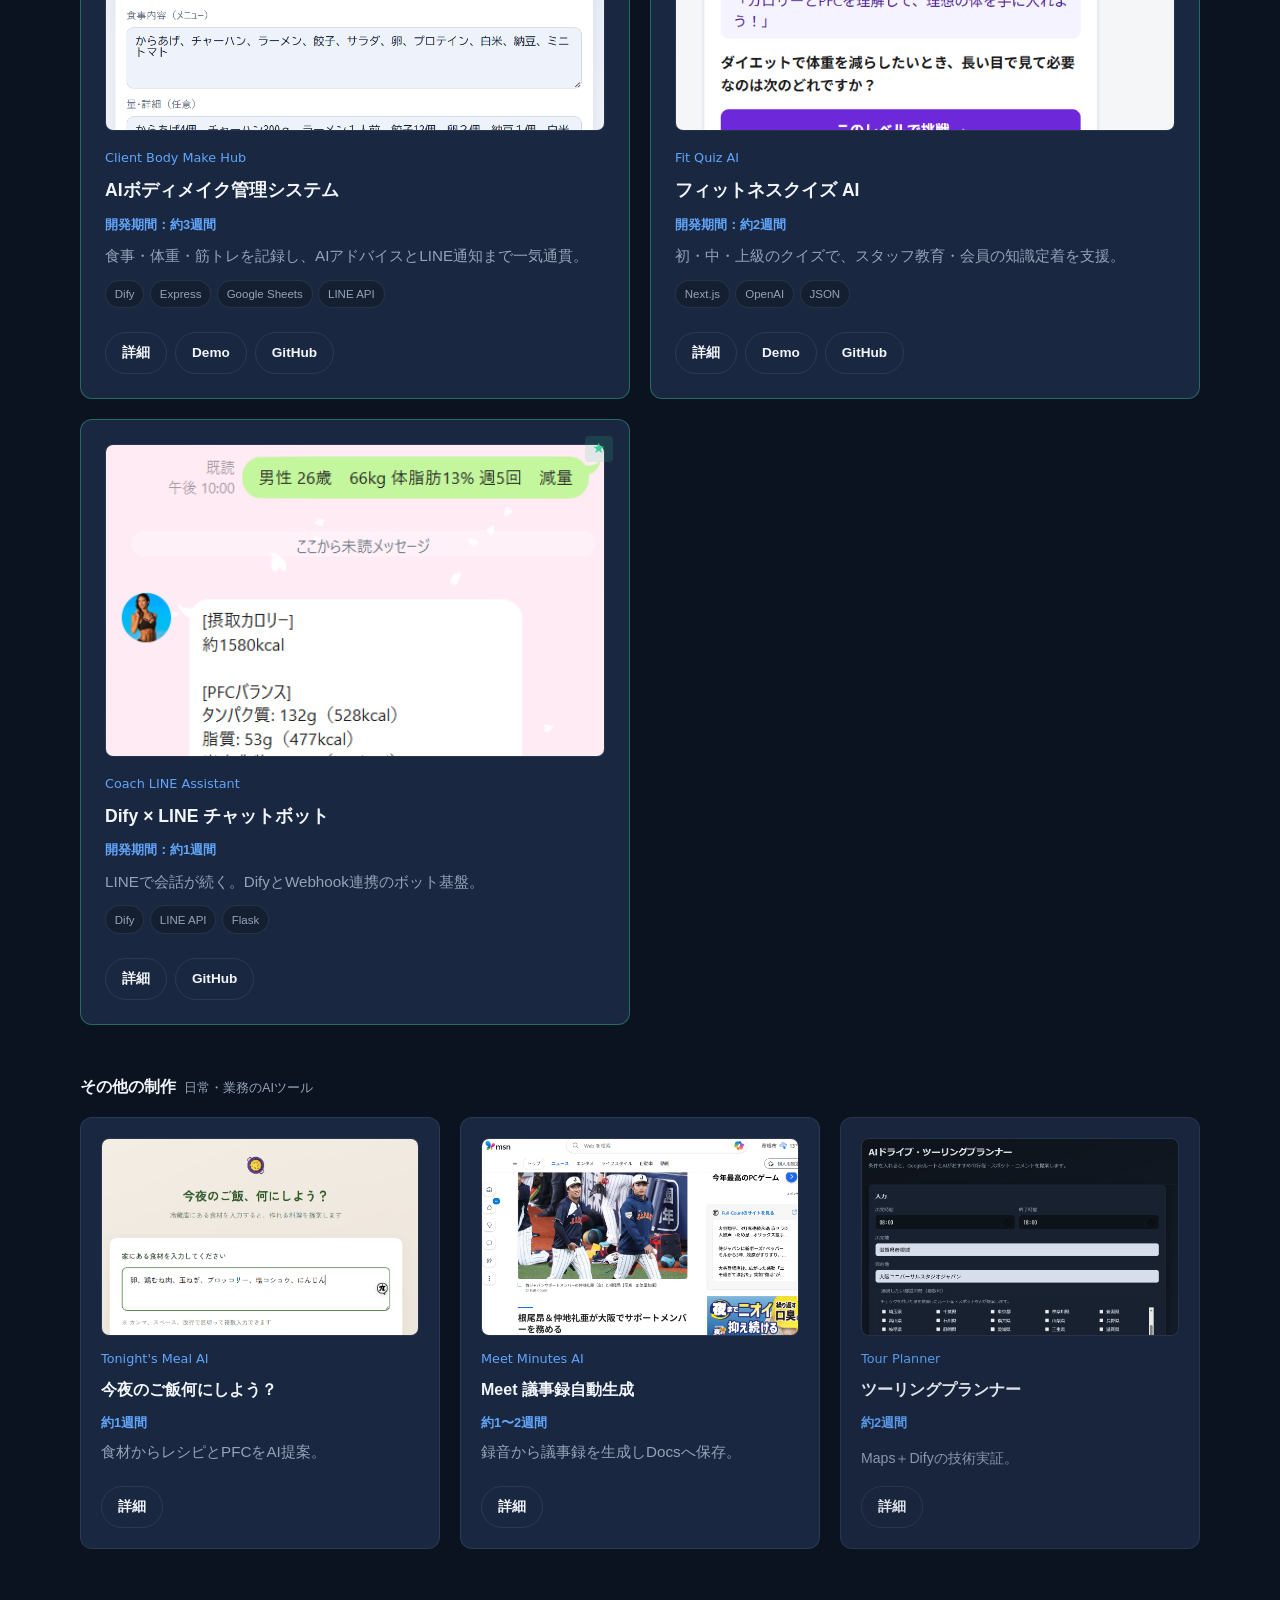
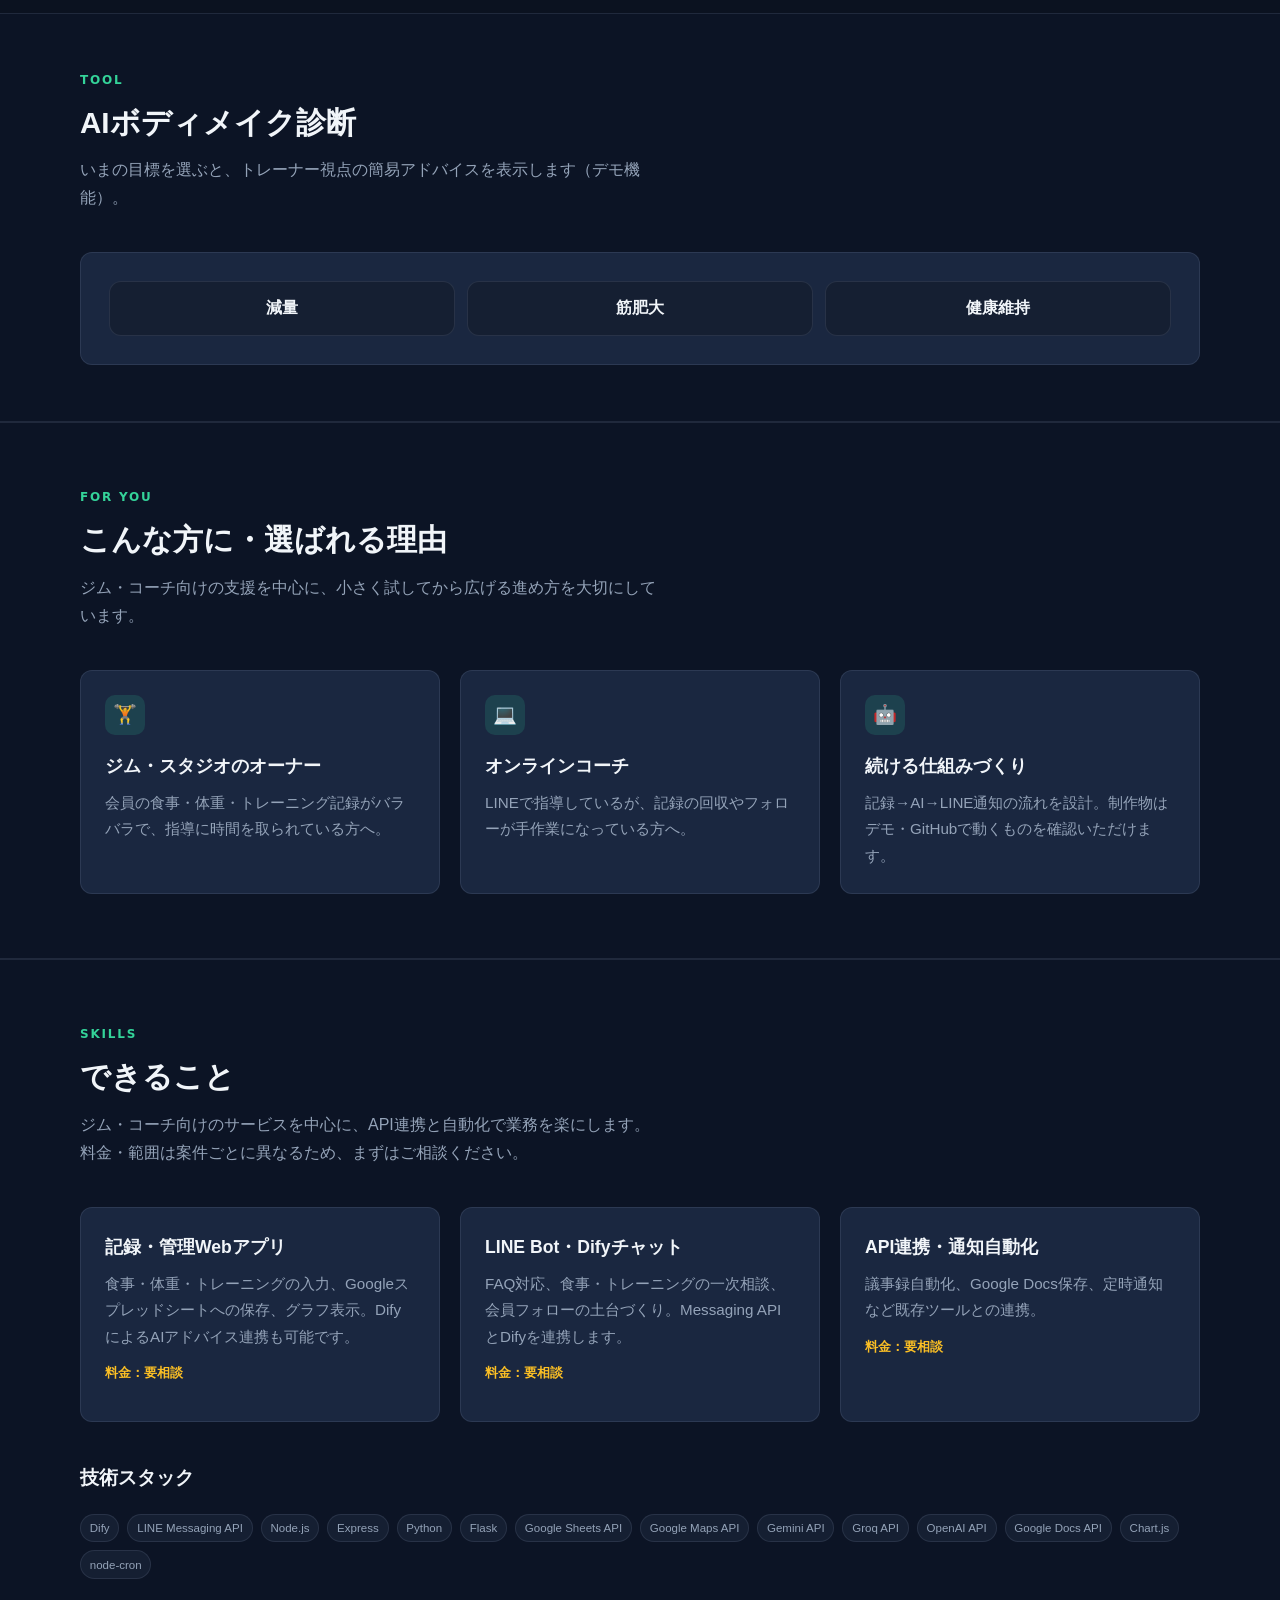
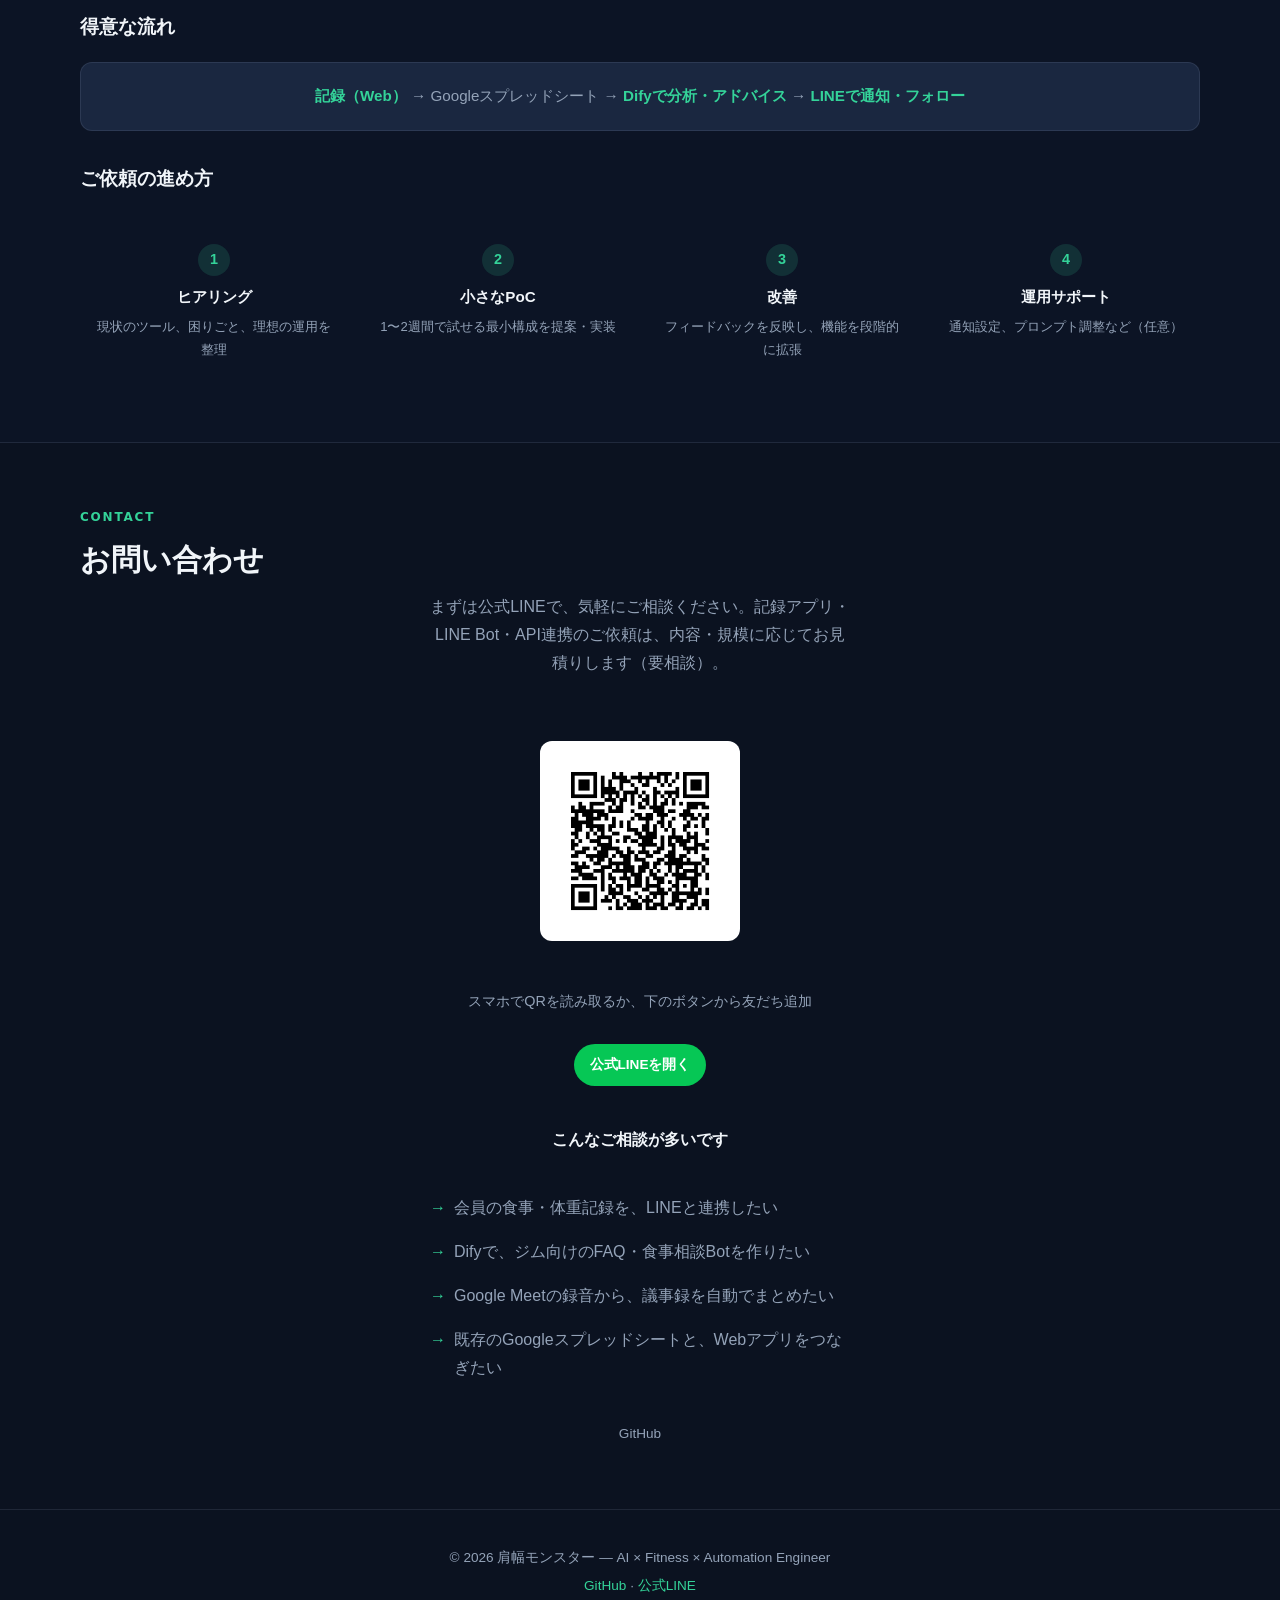
==== commit e2975a9f: "Update portfolio layout and publish work screenshots for GitHub Pages. Co-authored-by: Cursor <curso" ====
--- a/index.html
+++ b/index.html
@@ -16,10 +16,9 @@
         <span></span><span></span><span></span>
       </button>
       <nav class="site-nav" aria-label="メイン">
-        <a href="#top">TOP</a>
-        <a href="#profile">Profile</a>
+        <a href="#top">About</a>
+        <a href="#works">Works</a>
         <a href="#skills">Skills</a>
-        <a href="#works">Works</a>
         <a href="#contact">Contact</a>
         <a class="btn btn-line nav-line" data-line-url href="#" target="_blank" rel="noopener">LINEで相談</a>
       </nav>
@@ -28,29 +27,39 @@
   </header>
 
   <main>
-    <!-- TOP -->
-    <section id="top" class="hero">
-      <div class="container hero-grid">
-        <div class="hero-content reveal">
-          <p class="hero-label">AI × Fitness × Automation Engineer</p>
-          <div class="hero-pills" aria-label="強み">
-            <span class="hero-pill">トレーナー経験</span>
-            <span class="hero-pill">AI開発</span>
-            <span class="hero-pill hero-pill-accent">LINE自動化</span>
-          </div>
-          <h1>トレーナー経験 × AI × LINE自動化で、<br>ジム・コーチの「続く仕組み」をつくる</h1>
-          <p class="hero-lead">
-            現場で培ったボディメイク・ダイエットの知見をもとに、食事記録・AIアドバイス・LINE通知までをひとつにつなぐWebアプリやBotを設計・実装します。
-          </p>
-          <div class="hero-cta">
+    <!-- INTRO（自己紹介） -->
+    <section id="top" class="intro-section">
+      <div class="container intro-grid reveal">
+        <aside class="intro-side">
+          <div class="profile-photo-wrap">
+            <img src="images/profile.png" alt="肩幅モンスター — プロフィール写真" width="320" height="320">
+          </div>
+          <h1 class="intro-name">肩幅モンスター</h1>
+          <p class="intro-role">AI × Fitness × Automation Engineer</p>
+          <p class="intro-tagline">AIと自動化で日常を便利にする人</p>
+          <div class="hero-pills intro-pills" aria-label="強み">
+            <span class="hero-pill">トレーナー経験 2年</span>
+            <span class="hero-pill">インストラクター 7年</span>
+            <span class="hero-pill hero-pill-accent">AI × LINE自動化</span>
+          </div>
+        </aside>
+        <div class="intro-body">
+          <p class="section-label">PROFILE</p>
+          <p class="intro-greeting">はじめまして。肩幅モンスターです。</p>
+          <div class="intro-text">
+            <p>インストラクター歴7年、パーソナルトレーナー歴2年。ボディメイク・ダイエット指導の現場で、食事の記録やトレーニングの継続——うまくいく人と途中で止まる人の違いは、「意志」だけではなく<strong>「仕組み」</strong>にあると感じてきました。</p>
+            <p>そこでAI・API連携・自動化を学び、記録アプリ、LINE Bot、献立提案、会議議事録の自動化など、日常を楽にするツールを自作してきました。いまは<strong>ジム・コーチ・オンライン指導者</strong>向けに、食事記録からAIアドバイス、LINE通知までつなぐ「続く仕組み」を、一緒につくるお手伝いをしています。</p>
+            <p>トレーナー経験 × AI開発 × LINE自動化——現場の言葉で設計し、1〜2週間の小さなPoCから始めて広げる進め方を大切にしています。</p>
+          </div>
+          <ul class="timeline intro-timeline">
+            <li><strong>現場</strong>パーソナルトレーナー／ボディメイク・ダイエット指導</li>
+            <li><strong>学習</strong>AI（Dify・Gemini）・LINE Bot・Google連携・自動化</li>
+            <li><strong>いま</strong>健康・フィットネス領域の記録・Bot・通知連携の構築支援</li>
+          </ul>
+          <div class="hero-cta intro-cta">
             <a href="#works" class="btn btn-secondary">制作実績を見る</a>
             <a href="https://github.com/shoki0084-sys/portfolio-shoulder-monster" class="btn btn-github" target="_blank" rel="noopener">GitHub</a>
             <a href="#contact" class="btn btn-primary" data-line-url href="#">LINEで相談する</a>
-          </div>
-        </div>
-        <div class="hero-visual reveal">
-          <div class="profile-photo-wrap">
-            <img src="images/profile.png" alt="肩幅モンスター — プロフィール写真" width="380" height="380">
           </div>
         </div>
       </div>
@@ -66,21 +75,124 @@
             <p class="stat-label-ja">制作実績</p>
           </div>
           <div class="stat-card">
-            <p class="stat-value" data-stat="apis">10+</p>
+            <p class="stat-value" data-stat="apis">11</p>
             <p class="stat-label-en">API Integrations</p>
             <p class="stat-label-ja">API連携</p>
           </div>
-          <div class="stat-card">
-            <p class="stat-value" data-stat="hours">500+</p>
-            <p class="stat-label-en">Learning Hours</p>
-            <p class="stat-label-ja">学習・開発時間</p>
-          </div>
+          <div class="stat-card stat-card-experience">
+            <div class="stat-experience" aria-label="インストラクター歴7年、トレーナー歴2年">
+              <p class="stat-experience-row">
+                <span class="stat-exp-num">7</span><span class="stat-exp-unit">年</span>
+                <span class="stat-exp-role">インストラクター</span>
+              </p>
+              <p class="stat-experience-row">
+                <span class="stat-exp-num">2</span><span class="stat-exp-unit">年</span>
+                <span class="stat-exp-role">トレーナー</span>
+              </p>
+            </div>
+            <p class="stat-label-en">Experience</p>
+            <p class="stat-label-ja">フィットネス現場経験</p>
+          </div>
+        </div>
+      </div>
+    </section>
+
+    <!-- WORKS（制作実績はここだけ） -->
+    <section id="works" class="works-section">
+      <div class="container reveal">
+        <p class="section-label">WORKS</p>
+        <h2 class="section-title">制作実績</h2>
+        <p class="section-lead">ジム・コーチ向けを中心に、計6件。カードから詳細ページで画面キャプチャと技術構成をご覧いただけます。</p>
+
+        <h3 class="works-group-title">メイン作品 <span class="works-group-note">フィットネス・健康</span></h3>
+        <div class="card-grid card-grid-2 works-grid">
+          <article class="card work-card featured">
+            <span class="work-badge">★</span>
+            <img class="work-thumb" src="images/works/bodymake.png" alt="AIボディメイク管理システムの画面" width="640" height="400" loading="lazy" decoding="async">
+            <p class="work-sub">Client Body Make Hub</p>
+            <h3>AIボディメイク管理システム</h3>
+            <p class="work-period">開発期間：約3週間</p>
+            <p class="work-desc">食事・体重・筋トレを記録し、AIアドバイスとLINE通知まで一気通貫。</p>
+            <div class="work-tags">
+              <span class="tag">Dify</span><span class="tag">Express</span><span class="tag">Google Sheets</span><span class="tag">LINE API</span>
+            </div>
+            <div class="work-actions">
+              <a href="works-bodymake.html" class="btn btn-secondary btn-sm">詳細</a>
+              <a href="works-bodymake.html" class="btn btn-secondary btn-sm" data-demo="bodymake" target="_blank" rel="noopener" title="作品詳細を見る">Demo</a>
+              <a href="https://github.com/shoki0084-sys/portfolio-shoulder-monster" class="btn btn-secondary btn-sm" data-repo="bodymake" target="_blank" rel="noopener">GitHub</a>
+            </div>
+          </article>
+          <article class="card work-card featured">
+            <span class="work-badge">★</span>
+            <img class="work-thumb" src="images/works/quiz.png" alt="フィットネスクイズ AIの画面" width="640" height="400" loading="lazy" decoding="async">
+            <p class="work-sub">Fit Quiz AI</p>
+            <h3>フィットネスクイズ AI</h3>
+            <p class="work-period">開発期間：約2週間</p>
+            <p class="work-desc">初・中・上級のクイズで、スタッフ教育・会員の知識定着を支援。</p>
+            <div class="work-tags">
+              <span class="tag">Next.js</span><span class="tag">OpenAI</span><span class="tag">JSON</span>
+            </div>
+            <div class="work-actions">
+              <a href="works-quiz.html" class="btn btn-secondary btn-sm">詳細</a>
+              <a href="works-quiz.html" class="btn btn-secondary btn-sm" data-demo="quiz" target="_blank" rel="noopener" title="作品詳細を見る">Demo</a>
+              <a href="https://github.com/shoki0084-sys/portfolio-shoulder-monster" class="btn btn-secondary btn-sm" data-repo="quiz" target="_blank" rel="noopener">GitHub</a>
+            </div>
+          </article>
+          <article class="card work-card featured">
+            <span class="work-badge">★</span>
+            <img class="work-thumb" src="images/works/dify-line.png" alt="Dify × LINE チャットボットの画面" width="640" height="400" loading="lazy" decoding="async">
+            <p class="work-sub">Coach LINE Assistant</p>
+            <h3>Dify × LINE チャットボット</h3>
+            <p class="work-period">開発期間：約1週間</p>
+            <p class="work-desc">LINEで会話が続く。DifyとWebhook連携のボット基盤。</p>
+            <div class="work-tags">
+              <span class="tag">Dify</span><span class="tag">LINE API</span><span class="tag">Flask</span>
+            </div>
+            <div class="work-actions">
+              <a href="works-dify-line.html" class="btn btn-secondary btn-sm">詳細</a>
+              <a href="https://github.com/shoki0084-sys/portfolio-shoulder-monster" class="btn btn-secondary btn-sm" data-repo="difyLine" target="_blank" rel="noopener">GitHub</a>
+            </div>
+          </article>
+        </div>
+
+        <h3 class="works-group-title works-group-title--sub">その他の制作 <span class="works-group-note">日常・業務のAIツール</span></h3>
+        <div class="card-grid card-grid-3 works-grid works-grid--sub">
+          <article class="card work-card">
+            <img class="work-thumb" src="images/works/meal.png" alt="今夜のご飯何にしよう？の画面" width="640" height="400" loading="lazy" decoding="async">
+            <p class="work-sub">Tonight's Meal AI</p>
+            <h3>今夜のご飯何にしよう？</h3>
+            <p class="work-period">約1週間</p>
+            <p class="work-desc">食材からレシピとPFCをAI提案。</p>
+            <div class="work-actions">
+              <a href="works-meal.html" class="btn btn-secondary btn-sm">詳細</a>
+            </div>
+          </article>
+          <article class="card work-card">
+            <img class="work-thumb" src="images/works/meet-minutes.png" alt="Google Meet 議事録自動生成の画面" width="640" height="400" loading="lazy" decoding="async">
+            <p class="work-sub">Meet Minutes AI</p>
+            <h3>Meet 議事録自動生成</h3>
+            <p class="work-period">約1〜2週間</p>
+            <p class="work-desc">録音から議事録を生成しDocsへ保存。</p>
+            <div class="work-actions">
+              <a href="works-meet-minutes.html" class="btn btn-secondary btn-sm">詳細</a>
+            </div>
+          </article>
+          <article class="card work-card subtle">
+            <img class="work-thumb" src="images/works/touring.png" alt="AIドライブ・ツーリングプランナーの画面" width="640" height="400" loading="lazy" decoding="async">
+            <p class="work-sub">Tour Planner</p>
+            <h3>ツーリングプランナー</h3>
+            <p class="work-period">約2週間</p>
+            <p class="work-desc work-note">Maps＋Difyの技術実証。</p>
+            <div class="work-actions">
+              <a href="works-touring.html" class="btn btn-secondary btn-sm">詳細</a>
+            </div>
+          </article>
         </div>
       </div>
     </section>
 
     <!-- AI BODYMAKE DIAGNOSIS -->
-    <section id="diagnosis" class="diagnosis-section">
+    <section id="diagnosis" class="diagnosis-section section-alt">
       <div class="container reveal">
         <p class="section-label">TOOL</p>
         <h2 class="section-title">AIボディメイク診断</h2>
@@ -101,10 +213,11 @@
     </section>
 
     <!-- FOR YOU -->
-    <section id="for-you" class="for-you">
+    <section id="for-you" class="for-you section-alt">
       <div class="container reveal">
         <p class="section-label">FOR YOU</p>
-        <h2 class="section-title">こんな方に</h2>
+        <h2 class="section-title">こんな方に・選ばれる理由</h2>
+        <p class="section-lead">ジム・コーチ向けの支援を中心に、小さく試してから広げる進め方を大切にしています。</p>
         <div class="card-grid card-grid-3">
           <article class="card">
             <div class="card-icon">🏋️</div>
@@ -118,116 +231,15 @@
           </article>
           <article class="card">
             <div class="card-icon">🤖</div>
-            <h3>記録・通知に悩む指導者</h3>
-            <p>AIは試したいが、何から作ればいいかわからない。まず小さく試したい方へ。</p>
-          </article>
-        </div>
-      </div>
-    </section>
-
-    <!-- STRENGTHS -->
-    <section id="strengths">
-      <div class="container reveal">
-        <p class="section-label">STRENGTHS</p>
-        <h2 class="section-title">選ばれる理由</h2>
-        <div class="card-grid card-grid-3">
-          <article class="card">
-            <h3>現場理解</h3>
-            <p>パーソナルトレーナーとして、ボディメイク・ダイエット指導の現場経験があります。クライアントが「続かない」理由を、ツールの前に整理します。</p>
-          </article>
-          <article class="card">
-            <h3>続ける設計</h3>
-            <p>記録 → データ蓄積 → AIフィードバック → LINE通知。習慣づくりの流れを、技術で支える構成を得意としています。</p>
-          </article>
-          <article class="card">
-            <h3>公開デモ</h3>
-            <p>制作物はデモ・GitHubで公開しています。口先ではなく、動くもので確認いただけます。</p>
-          </article>
-        </div>
-      </div>
-    </section>
-
-    <!-- PICK UP -->
-    <section id="works-preview">
-      <div class="container reveal">
-        <p class="section-label">PICK UP</p>
-        <h2 class="section-title">注目の制作実績</h2>
-        <p class="section-lead">フィットネス・健康領域を中心に、公開デモでご確認いただけます。</p>
-        <div class="card-grid card-grid-3">
-          <article class="card work-card featured">
-            <span class="work-badge">MAIN</span>
-            <div class="work-thumb">AIボディメイク管理</div>
-            <p class="work-sub">Client Body Make Hub</p>
-            <h3>AIボディメイク管理システム</h3>
-            <p class="work-period">開発期間：約3週間</p>
-            <p>食事・体重・筋トレの記録と、DifyによるAIアドバイス・LINE通知。</p>
-            <a href="works-bodymake.html" class="btn btn-secondary btn-sm">詳細を見る</a>
-          </article>
-          <article class="card work-card featured">
-            <span class="work-badge">MAIN</span>
-            <div class="work-thumb">フィットネスクイズ AI</div>
-            <p class="work-sub">Fit Quiz AI</p>
-            <h3>フィットネスクイズ AI</h3>
-            <p class="work-period">開発期間：約2週間</p>
-            <p>初級・中級・上級のクイズで、知識定着と復習を支援。</p>
-            <a href="works-quiz.html" class="btn btn-secondary btn-sm">詳細を見る</a>
-          </article>
-          <article class="card work-card featured">
-            <span class="work-badge">MAIN</span>
-            <div class="work-thumb">Dify × LINE Bot</div>
-            <p class="work-sub">Coach LINE Assistant</p>
-            <h3>Dify × LINE チャットボット</h3>
-            <p class="work-period">開発期間：約1週間</p>
-            <p>LINE上で会話が続く、Dify連携ボットの基盤。</p>
-            <a href="works-dify-line.html" class="btn btn-secondary btn-sm">詳細を見る</a>
-          </article>
-        </div>
-        <p style="text-align:center;margin-top:2rem">
-          <a href="#works" class="btn btn-secondary">すべての実績を見る</a>
-        </p>
-      </div>
-    </section>
-
-    <!-- PROFILE -->
-    <section id="profile">
-      <div class="container reveal">
-        <p class="section-label">PROFILE</p>
-        <h2 class="section-title">プロフィール</h2>
-        <div class="profile-grid">
-          <aside class="profile-side">
-            <div class="profile-photo-wrap">
-              <img src="images/profile.png" alt="肩幅モンスター" width="280" height="280">
-            </div>
-            <h3 class="profile-name">肩幅モンスター</h3>
-            <p class="profile-role">AI × Fitness × Automation Engineer</p>
-            <p style="color:var(--text-muted);font-size:0.95rem">AIと自動化で日常を便利にする人</p>
-          </aside>
-          <div class="profile-body">
-            <h3>経歴とストーリー</h3>
-            <p>パーソナルトレーナーとして、ボディメイクやダイエット指導の現場に立ってきました。食事の記録、体重の変化、トレーニングの継続——うまくいく人と、途中で止まってしまう人の違いは、「意志」だけではなく、「仕組み」にあると感じています。</p>
-            <p>そこでAI・自動化・API連携を学び、記録アプリ、LINE Bot、Slackからの通知など、自分とクライアントの日常を楽にするツールを自作してきました。いまはジム・コーチ・オンライン指導者向けに、同じような「続ける仕組み」を一緒に作ることを仕事にしています。</p>
-            <ul class="timeline">
-              <li><strong>現場</strong>パーソナルトレーナー／ボディメイク・ダイエット指導</li>
-              <li><strong>課題</strong>記録の分散、フォローの手作業、続かない構造への気づき</li>
-              <li><strong>学習</strong>AI（Dify）・LINE Bot・Google API・自動化の習得</li>
-              <li><strong>いま</strong>健康・フィットネス領域の記録・Bot・通知連携の構築支援</li>
-            </ul>
-            <h3>大切にしていること</h3>
-            <ul class="values-list">
-              <li><strong>現場の言葉で設計する</strong> — 専門用語は補足し、発注者と同じ言葉で要件を固めます。</li>
-              <li><strong>小さく試してから広げる</strong> — いきなり大規模開発はしません。1〜2週間のPoCから始めます。</li>
-              <li><strong>データは触れる形に</strong> — スプレッドシートなど、事業者側でも確認できる構成を優先します。</li>
-            </ul>
-            <h3>オフの時間</h3>
-            <p style="color:var(--text-muted)">バイクや車でのツーリングも好きです。移動の計画やルート設計の経験は、ツーリングプランナー制作などにも活かしています。</p>
-            <a href="#contact" class="btn btn-line" data-line-url href="#">LINEで相談する</a>
-          </div>
+            <h3>続ける仕組みづくり</h3>
+            <p>記録→AI→LINE通知の流れを設計。制作物はデモ・GitHubで動くものを確認いただけます。</p>
+          </article>
         </div>
       </div>
     </section>
 
     <!-- SKILLS -->
-    <section id="skills">
+    <section id="skills" class="section-alt">
       <div class="container reveal">
         <p class="section-label">SKILLS</p>
         <h2 class="section-title">できること</h2>
@@ -245,7 +257,7 @@
           </article>
           <article class="card">
             <h3>API連携・通知自動化</h3>
-            <p>Slack→LINE、定時通知、Googleカレンダー・Gmail・ドライブなど既存ツールとの連携。</p>
+            <p>議事録自動化、Google Docs保存、定時通知など既存ツールとの連携。</p>
             <p class="service-price">料金：要相談</p>
           </article>
         </div>
@@ -259,8 +271,10 @@
           <span class="tag">Flask</span>
           <span class="tag">Google Sheets API</span>
           <span class="tag">Google Maps API</span>
-          <span class="tag">Slack API</span>
+          <span class="tag">Gemini API</span>
+          <span class="tag">Groq API</span>
           <span class="tag">OpenAI API</span>
+          <span class="tag">Google Docs API</span>
           <span class="tag">Chart.js</span>
           <span class="tag">node-cron</span>
         </div>
@@ -294,106 +308,6 @@
       </div>
     </section>
 
-    <!-- WORKS -->
-    <section id="works">
-      <div class="container reveal">
-        <p class="section-label">WORKS</p>
-        <h2 class="section-title">制作実績</h2>
-        <p class="section-lead">フィットネス・健康領域を中心に開発しました。詳細ページで課題・解決・技術をご覧いただけます。</p>
-        <div class="card-grid card-grid-2">
-          <article class="card work-card featured">
-            <span class="work-badge">★</span>
-            <img class="work-thumb" src="images/works/bodymake.png" alt="AIボディメイク管理システム スクリーンショット">
-            <p class="work-sub">Client Body Make Hub</p>
-            <h3>AIボディメイク管理システム</h3>
-            <p class="work-period">開発期間：約3週間</p>
-            <p>食事・体重・筋トレを記録し、AIアドバイスとLINE通知まで一気通貫。</p>
-            <div class="work-tags">
-              <span class="tag">Dify</span><span class="tag">Express</span><span class="tag">Google Sheets</span><span class="tag">LINE API</span>
-            </div>
-            <div class="work-actions">
-              <a href="works-bodymake.html" class="btn btn-secondary btn-sm">詳細</a>
-              <a href="works-bodymake.html" class="btn btn-secondary btn-sm" data-demo="bodymake" target="_blank" rel="noopener" title="作品詳細を見る">Demo</a>
-              <a href="https://github.com/shoki0084-sys/portfolio-shoulder-monster" class="btn btn-secondary btn-sm" data-repo="bodymake" target="_blank" rel="noopener">GitHub</a>
-            </div>
-          </article>
-          <article class="card work-card featured">
-            <span class="work-badge">★</span>
-            <img class="work-thumb" src="images/works/quiz.png" alt="フィットネスクイズ AI スクリーンショット">
-            <p class="work-sub">Fit Quiz AI</p>
-            <h3>フィットネスクイズ AI</h3>
-            <p class="work-period">開発期間：約2週間</p>
-            <p>初・中・上級のクイズで、スタッフ教育・会員の知識定着を支援。</p>
-            <div class="work-tags">
-              <span class="tag">Next.js</span><span class="tag">OpenAI</span><span class="tag">JSON</span>
-            </div>
-            <div class="work-actions">
-              <a href="works-quiz.html" class="btn btn-secondary btn-sm">詳細</a>
-              <a href="works-quiz.html" class="btn btn-secondary btn-sm" data-demo="quiz" target="_blank" rel="noopener" title="作品詳細を見る">Demo</a>
-              <a href="https://github.com/shoki0084-sys/portfolio-shoulder-monster" class="btn btn-secondary btn-sm" data-repo="quiz" target="_blank" rel="noopener">GitHub</a>
-            </div>
-          </article>
-          <article class="card work-card featured">
-            <span class="work-badge">★</span>
-            <img class="work-thumb" src="images/works/dify-line.png" alt="Dify × LINE チャットボット スクリーンショット">
-            <p class="work-sub">Coach LINE Assistant</p>
-            <h3>Dify × LINE チャットボット</h3>
-            <p class="work-period">開発期間：約1週間</p>
-            <p>LINEで会話が続く。DifyとWebhook連携のボット基盤。</p>
-            <div class="work-tags">
-              <span class="tag">Dify</span><span class="tag">LINE API</span><span class="tag">Flask</span>
-            </div>
-            <div class="work-actions">
-              <a href="works-dify-line.html" class="btn btn-secondary btn-sm">詳細</a>
-              <a href="https://github.com/shoki0084-sys/portfolio-shoulder-monster" class="btn btn-secondary btn-sm" data-repo="difyLine" target="_blank" rel="noopener">GitHub</a>
-            </div>
-          </article>
-          <article class="card work-card">
-            <img class="work-thumb" src="images/works/slack-line.png" alt="Slack → LINE 通知システム スクリーンショット">
-            <h3>Slack → LINE 通知システム</h3>
-            <p class="work-period">開発期間：約3日</p>
-            <p>Slackの重要メッセージをLINEに届け、見逃しを防ぐ。</p>
-            <div class="work-tags">
-              <span class="tag">Slack API</span><span class="tag">LINE API</span><span class="tag">Python</span>
-            </div>
-            <div class="work-actions">
-              <a href="works-slack-line.html" class="btn btn-secondary btn-sm">詳細</a>
-              <a href="https://github.com/shoki0084-sys/portfolio-shoulder-monster" class="btn btn-secondary btn-sm" data-repo="slackLine" target="_blank" rel="noopener">GitHub</a>
-            </div>
-          </article>
-          <article class="card work-card">
-            <img class="work-thumb" src="images/works/google-api.png" alt="Google API 連携ツール群 スクリーンショット">
-            <h3>Google API 連携ツール群</h3>
-            <p class="work-period">開発期間：累計約2週間</p>
-            <p>スプレッドシート・カレンダー・Gmail・ドライブなど、業務ツール連携の実装経験。</p>
-            <div class="work-tags">
-              <span class="tag">Google APIs</span><span class="tag">Python</span><span class="tag">OAuth</span>
-            </div>
-            <div class="work-actions">
-              <a href="works-google-api.html" class="btn btn-secondary btn-sm">詳細</a>
-              <a href="https://github.com/shoki0084-sys/portfolio-shoulder-monster" class="btn btn-secondary btn-sm" data-repo="googleApi" target="_blank" rel="noopener">GitHub</a>
-            </div>
-          </article>
-          <article class="card work-card subtle">
-            <img class="work-thumb" src="images/works/touring.png" alt="AIドライブ・ツーリングプランナー スクリーンショット">
-            <p class="work-sub">Tour Planner</p>
-            <h3>AIドライブ・ツーリングプランナー</h3>
-            <p class="work-period">開発期間：約2週間</p>
-            <p>MapsのルートとDifyの旅程提案を組み合わせたWebアプリ。</p>
-            <p class="work-note">※ Maps＋AI連携の技術実証として掲載</p>
-            <div class="work-tags">
-              <span class="tag">Google Maps</span><span class="tag">Dify</span><span class="tag">Express</span>
-            </div>
-            <div class="work-actions">
-              <a href="works-touring.html" class="btn btn-secondary btn-sm">詳細</a>
-              <a href="works-touring.html" class="btn btn-secondary btn-sm" data-demo="touring" target="_blank" rel="noopener" title="作品詳細を見る">Demo</a>
-              <a href="https://github.com/shoki0084-sys/portfolio-shoulder-monster" class="btn btn-secondary btn-sm" data-repo="touring" target="_blank" rel="noopener">GitHub</a>
-            </div>
-          </article>
-        </div>
-      </div>
-    </section>
-
     <!-- CONTACT -->
     <section id="contact">
       <div class="container reveal">
@@ -410,7 +324,7 @@
           <ul class="consult-list">
             <li>会員の食事・体重記録を、LINEと連携したい</li>
             <li>Difyで、ジム向けのFAQ・食事相談Botを作りたい</li>
-            <li>Slackの連絡を、スタッフのLINEに自動で届けたい</li>
+            <li>Google Meetの録音から、議事録を自動でまとめたい</li>
             <li>既存のGoogleスプレッドシートと、Webアプリをつなぎたい</li>
           </ul>
           <div class="sub-links">
--- a/css/style.css
+++ b/css/style.css
@@ -201,10 +201,84 @@
   font-size: 0.85rem;
 }
 
-/* Hero */
+/* Intro（自己紹介・トップ） */
+.intro-section {
+  padding: calc(var(--header-h) + 2.5rem) 0 3rem;
+}
+
+.intro-grid {
+  display: grid;
+  grid-template-columns: minmax(240px, 300px) 1fr;
+  gap: 2.5rem 3rem;
+  align-items: start;
+}
+
+.intro-side {
+  text-align: center;
+}
+
+.intro-side .profile-photo-wrap {
+  margin: 0 auto 1.25rem;
+  width: min(100%, 280px);
+}
+
+.intro-name {
+  font-size: clamp(1.5rem, 3vw, 1.85rem);
+  margin: 0 0 0.35rem;
+  font-weight: 700;
+}
+
+.intro-role {
+  font-family: var(--font-en);
+  font-size: 0.82rem;
+  font-weight: 600;
+  letter-spacing: 0.06em;
+  color: var(--accent);
+  margin: 0 0 0.35rem;
+}
+
+.intro-tagline {
+  color: var(--text-muted);
+  font-size: 0.92rem;
+  margin: 0 0 1rem;
+}
+
+.intro-pills {
+  justify-content: center;
+  margin: 0;
+}
+
+.intro-greeting {
+  font-size: 1.15rem;
+  font-weight: 600;
+  margin: 0 0 1rem;
+  color: var(--text);
+}
+
+.intro-text p {
+  margin: 0 0 1rem;
+  color: var(--text-muted);
+  line-height: 1.75;
+  font-size: 1rem;
+}
+
+.intro-text strong {
+  color: var(--text);
+  font-weight: 600;
+}
+
+.intro-timeline {
+  margin: 1.25rem 0 1.5rem;
+}
+
+.intro-cta {
+  margin-top: 0.5rem;
+}
+
+/* Hero（レガシー互換） */
 .hero {
-  padding: calc(var(--header-h) + 3rem) 0 4rem;
-  min-height: 90vh;
+  padding: calc(var(--header-h) + 2.5rem) 0 3rem;
+  min-height: auto;
   display: flex;
   align-items: center;
 }
@@ -338,10 +412,50 @@
   margin: 0;
 }
 
+.stat-card-experience .stat-label-en,
+.stat-card-experience .stat-label-ja {
+  margin-top: 0.75rem;
+}
+
+.stat-experience {
+  display: flex;
+  flex-direction: column;
+  gap: 0.35rem;
+}
+
+.stat-experience-row {
+  display: flex;
+  align-items: baseline;
+  justify-content: center;
+  flex-wrap: wrap;
+  gap: 0.2rem 0.45rem;
+  margin: 0;
+  line-height: 1.2;
+}
+
+.stat-exp-num {
+  font-family: var(--font-en);
+  font-size: clamp(1.75rem, 4vw, 2.25rem);
+  font-weight: 700;
+  color: var(--accent);
+}
+
+.stat-exp-unit {
+  font-size: 1rem;
+  font-weight: 600;
+  color: var(--accent);
+}
+
+.stat-exp-role {
+  font-size: 0.88rem;
+  font-weight: 600;
+  color: var(--text);
+}
+
 /* AI diagnosis */
 .diagnosis-section {
-  padding-top: 4rem;
-  padding-bottom: 4rem;
+  padding-top: 3.5rem;
+  padding-bottom: 3.5rem;
 }
 
 .diagnosis-card {
@@ -412,7 +526,74 @@
 
 /* Sections */
 section {
-  padding: 5rem 0;
+  padding: 4rem 0;
+}
+
+.section-alt {
+  background: rgba(15, 23, 42, 0.45);
+  border-top: 1px solid var(--border);
+  border-bottom: 1px solid var(--border);
+}
+
+.works-section {
+  padding-top: 3.5rem;
+}
+
+.works-group-title {
+  font-size: 1rem;
+  font-weight: 600;
+  margin: 2.5rem 0 1rem;
+  color: var(--text);
+  display: flex;
+  flex-wrap: wrap;
+  align-items: baseline;
+  gap: 0.5rem;
+}
+
+.works-group-title:first-of-type {
+  margin-top: 1.75rem;
+}
+
+.works-group-title--sub {
+  margin-top: 3rem;
+}
+
+.works-group-note {
+  font-size: 0.8rem;
+  font-weight: 500;
+  color: var(--text-muted);
+}
+
+.works-grid--sub .work-card {
+  padding: 1.25rem;
+}
+
+.works-grid--sub .work-card h3 {
+  font-size: 1rem;
+}
+
+.works-grid--sub .work-period {
+  margin-bottom: 0.35rem;
+}
+
+.work-desc {
+  margin: 0 0 0.75rem;
+  color: var(--text-muted);
+  font-size: 0.92rem;
+  line-height: 1.55;
+}
+
+.works-grid--sub .work-desc {
+  font-size: 0.88rem;
+  margin-bottom: 0.5rem;
+}
+
+.works-grid--sub .work-tags {
+  display: none;
+}
+
+.works-grid--sub .work-thumb {
+  margin-bottom: 0.75rem;
 }
 
 .section-label {
@@ -467,7 +648,7 @@
   font-size: 1.1rem;
 }
 
-.card p {
+.card p:not(.work-period):not(.work-sub):not(.work-note):not(.service-price) {
   margin: 0;
   color: var(--text-muted);
   font-size: 0.95rem;
@@ -516,14 +697,12 @@
   background: linear-gradient(135deg, var(--bg-elevated), var(--bg-card));
   border-radius: 8px;
   margin-bottom: 1rem;
-  display: flex;
-  align-items: center;
-  justify-content: center;
-  color: var(--text-muted);
-  font-size: 0.85rem;
+  display: block;
   border: 1px solid var(--border);
   width: 100%;
+  height: auto;
   object-fit: cover;
+  object-position: top center;
 }
 
 .work-sub {
@@ -802,9 +981,49 @@
   max-width: 560px;
   aspect-ratio: 16/10;
   object-fit: cover;
+  object-position: top center;
   border-radius: 12px;
   border: 1px solid var(--border);
   margin-top: 1.5rem;
+}
+
+.work-gallery-section {
+  padding: 0 0 2rem;
+  border-bottom: 1px solid var(--border);
+}
+
+.work-gallery-section .container {
+  max-width: 900px;
+}
+
+.work-gallery-heading {
+  font-size: 0.85rem;
+  font-weight: 600;
+  color: var(--accent);
+  margin: 0 0 1rem;
+  letter-spacing: 0.06em;
+}
+
+.work-gallery {
+  display: flex;
+  flex-direction: column;
+  gap: 1.25rem;
+}
+
+.work-gallery--multi .work-gallery-item img {
+  width: 100%;
+  height: auto;
+  display: block;
+  border-radius: 12px;
+  border: 1px solid var(--border);
+  background: var(--bg-card);
+}
+
+.work-gallery-item figcaption {
+  font-size: 0.8rem;
+  color: var(--text-muted);
+  margin-top: 0.4rem;
+  text-align: right;
 }
 
 .breadcrumb {
@@ -885,9 +1104,23 @@
 /* Responsive */
 @media (max-width: 900px) {
   .hero-grid,
+  .intro-grid,
   .profile-grid,
   .detail-grid {
     grid-template-columns: 1fr;
+  }
+
+  .intro-side {
+    max-width: 300px;
+    margin: 0 auto;
+  }
+
+  .intro-body .section-label {
+    text-align: center;
+  }
+
+  .intro-greeting {
+    text-align: center;
   }
 
   .card-grid-3,
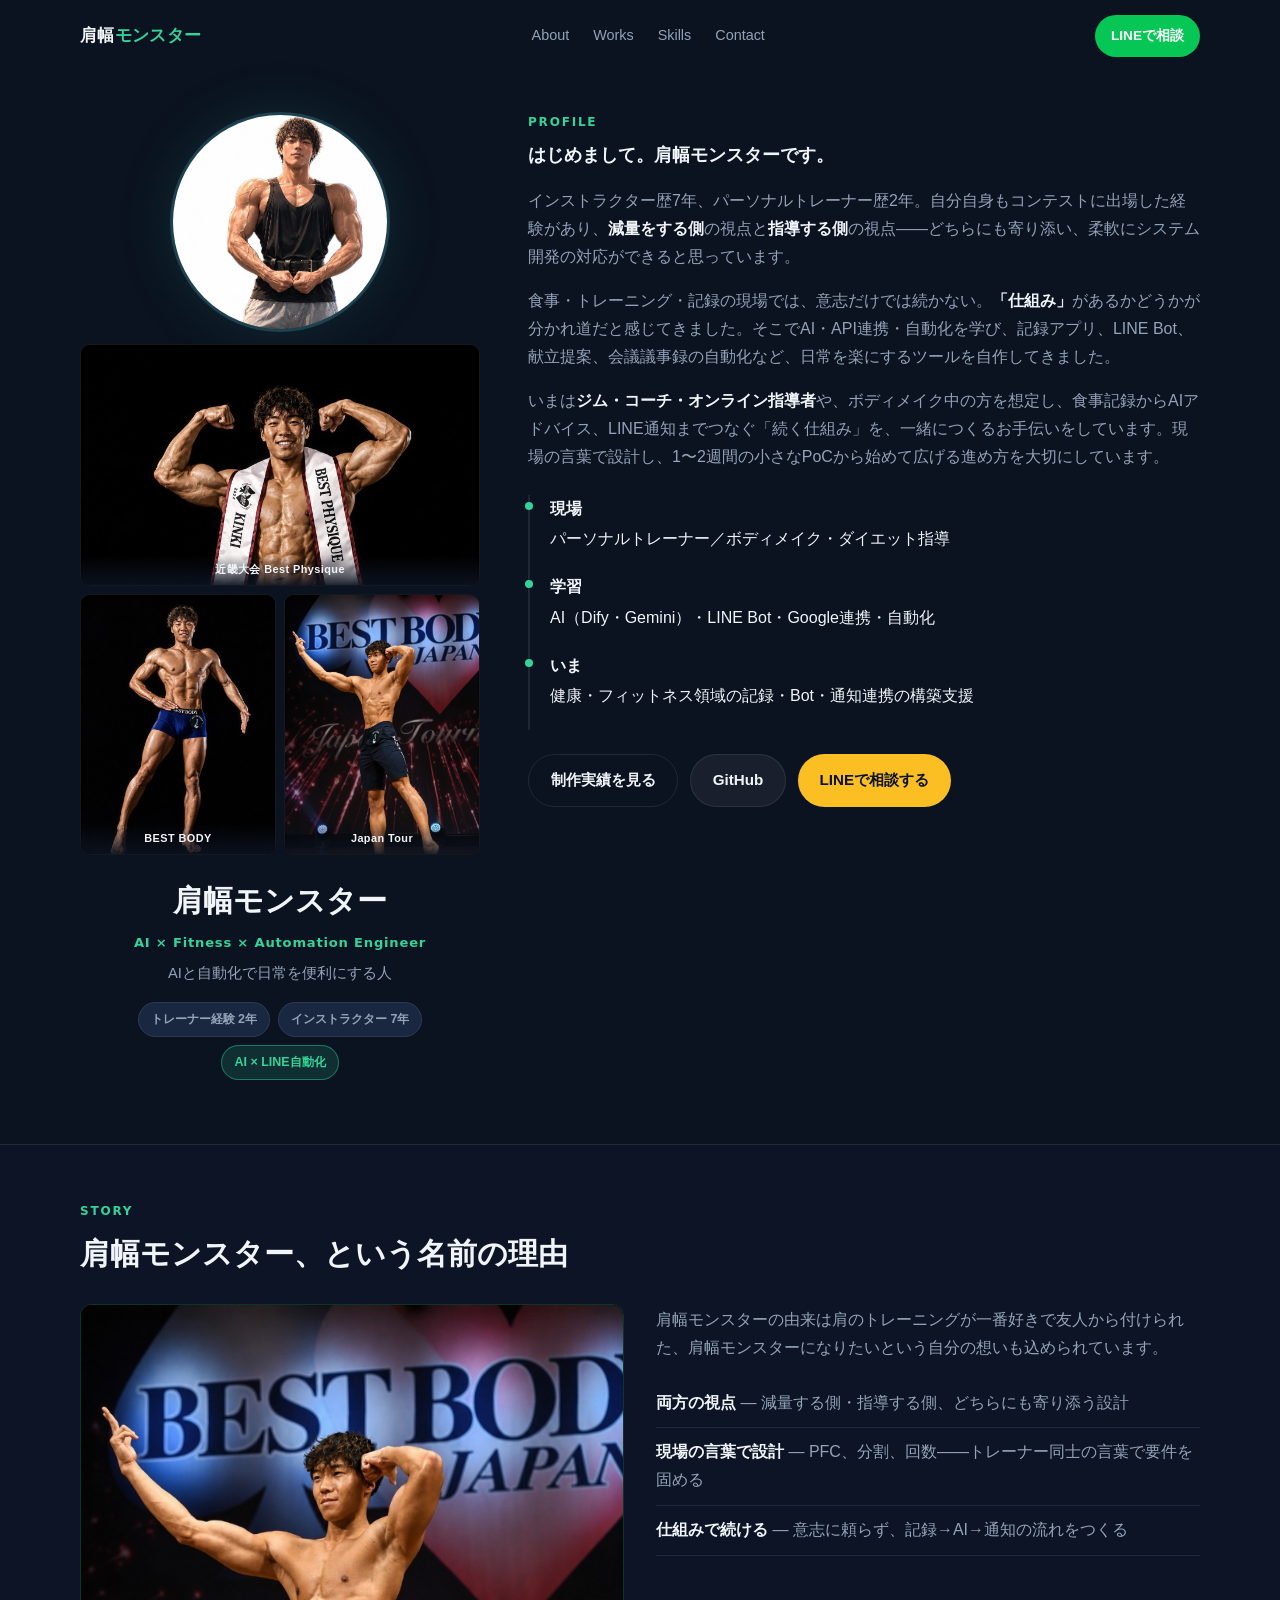
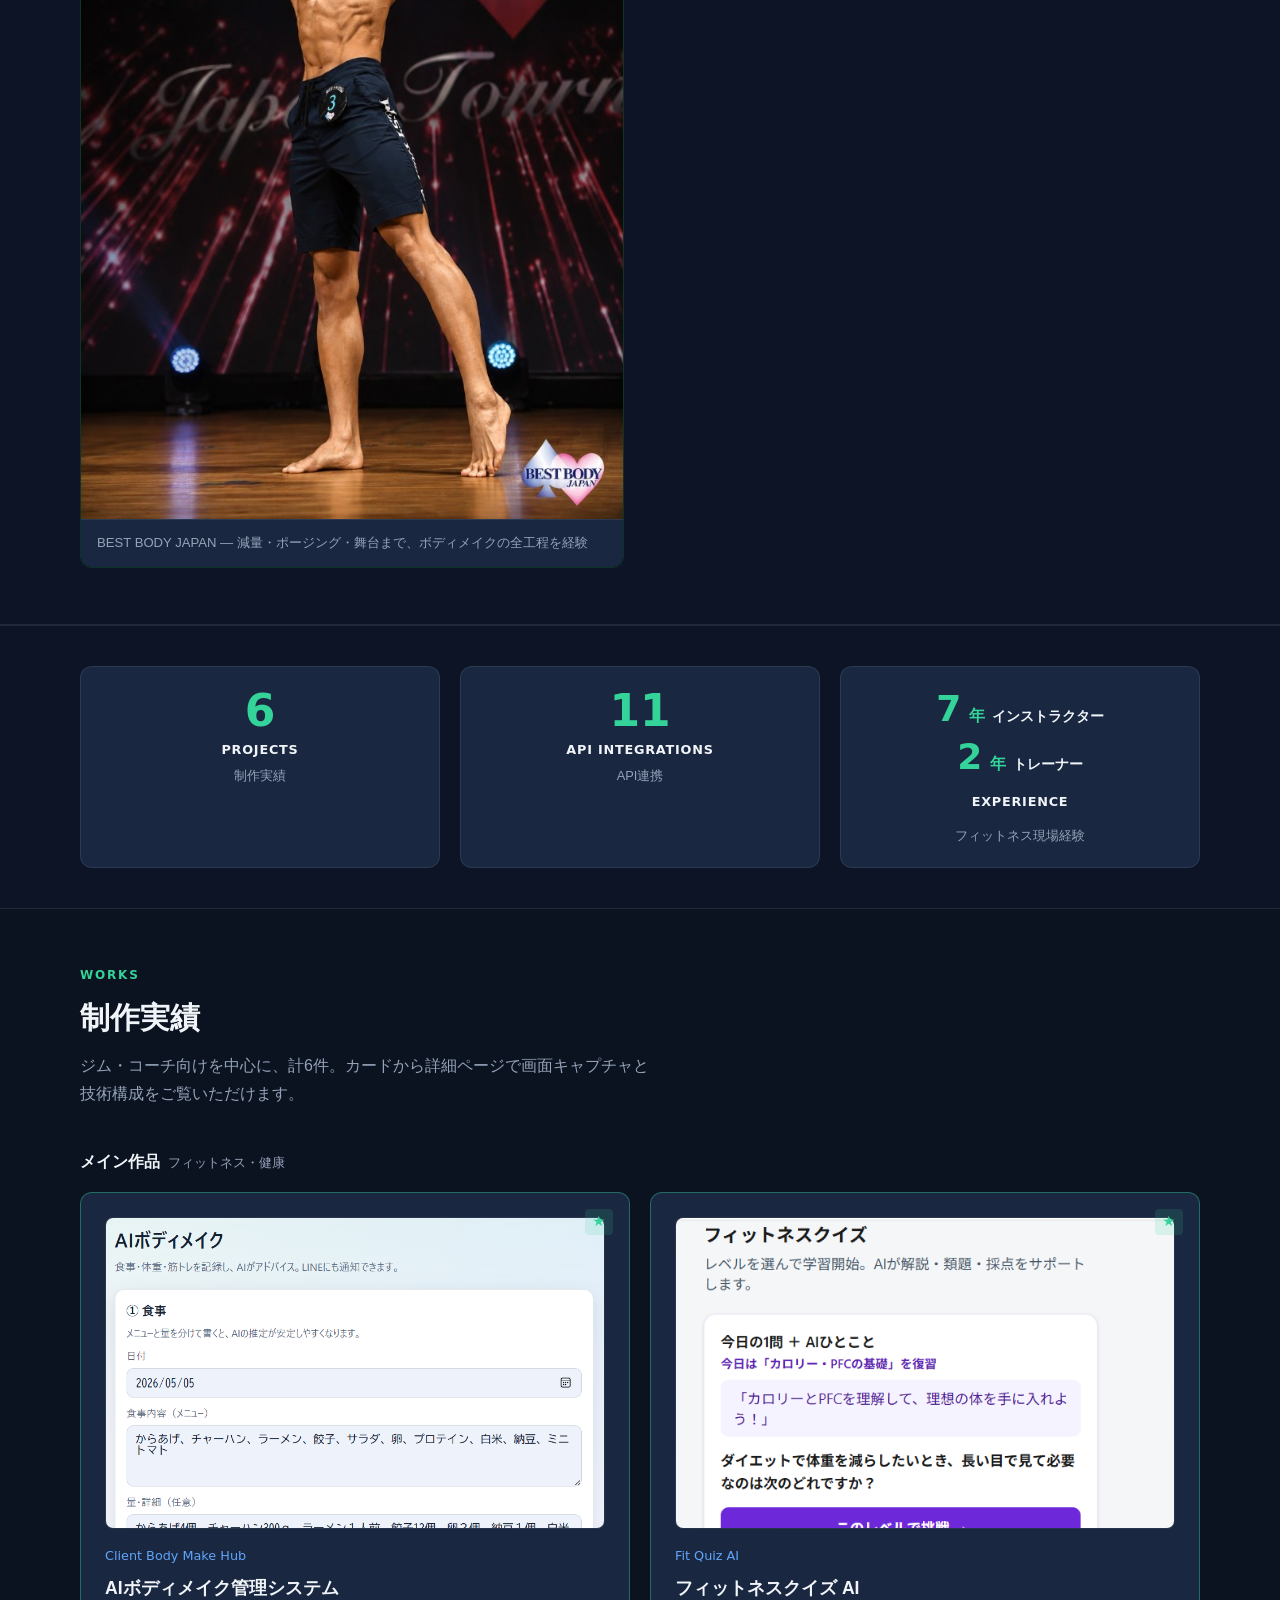
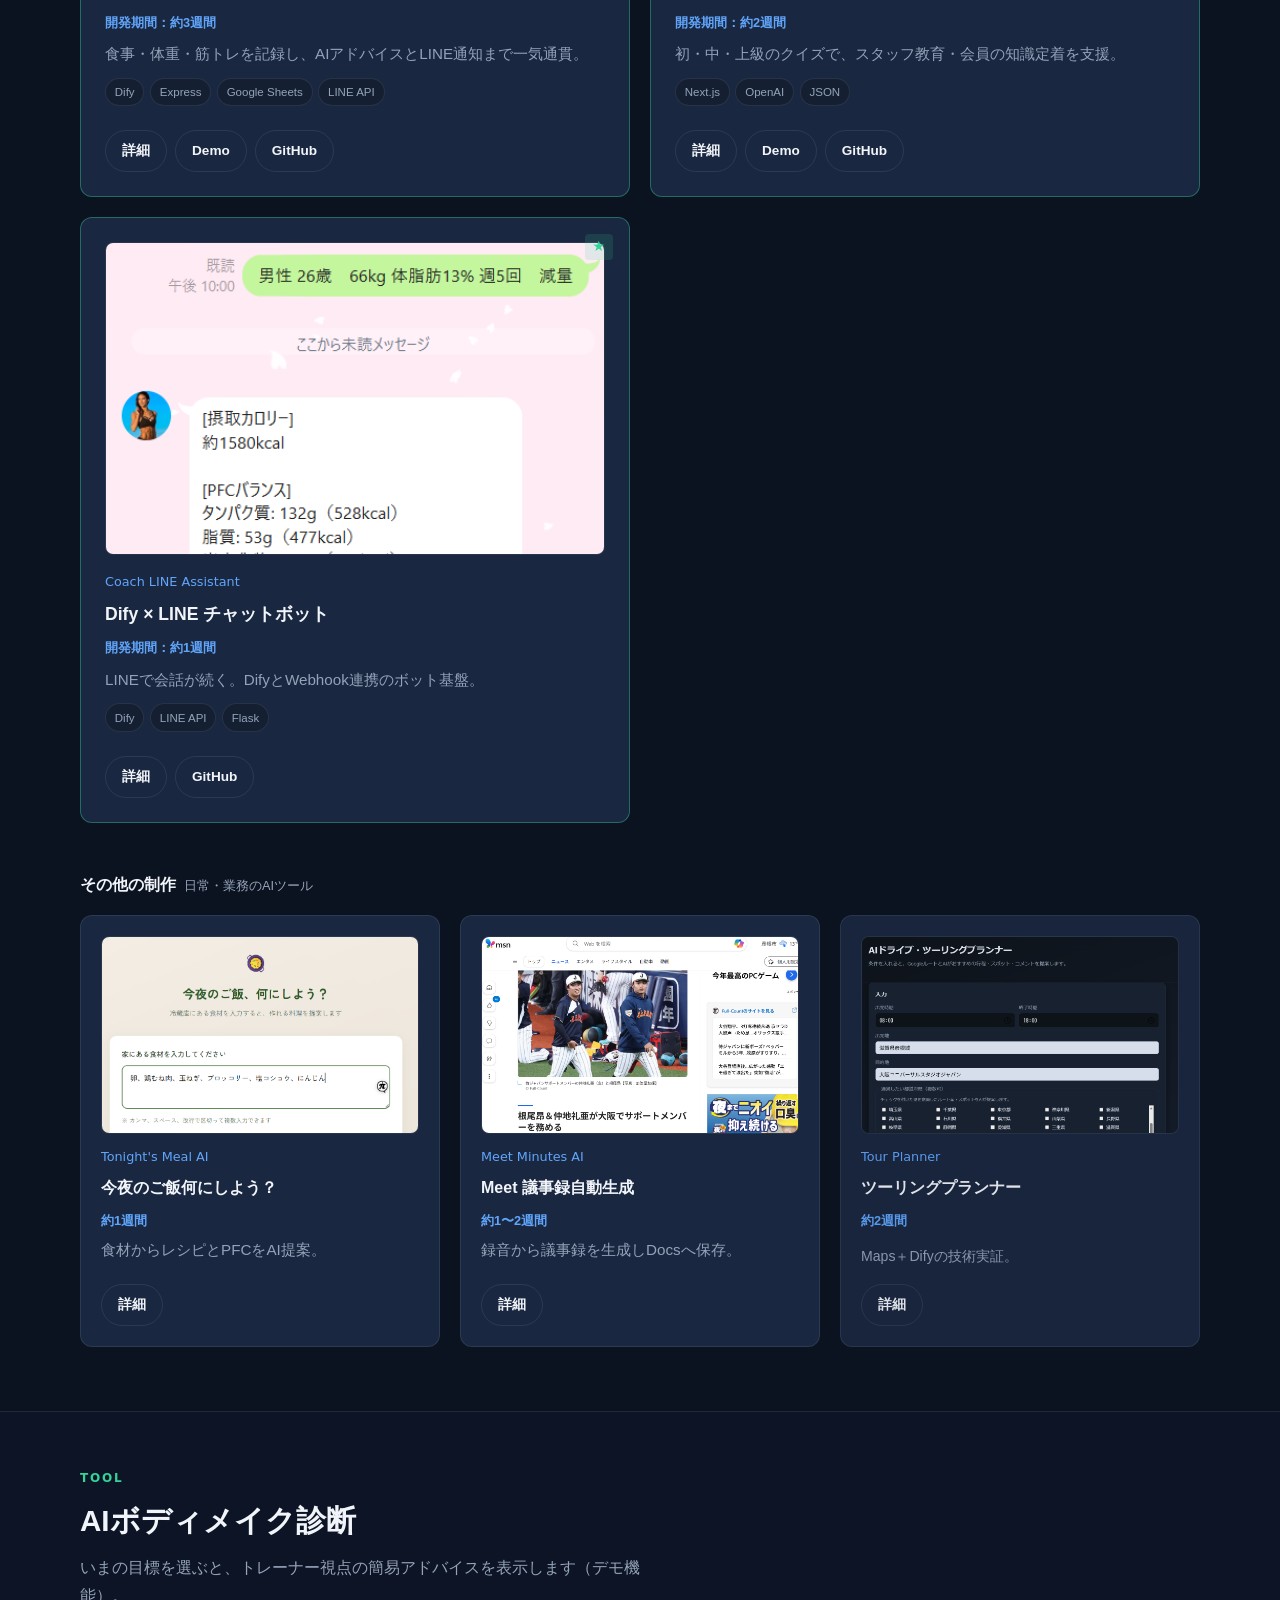
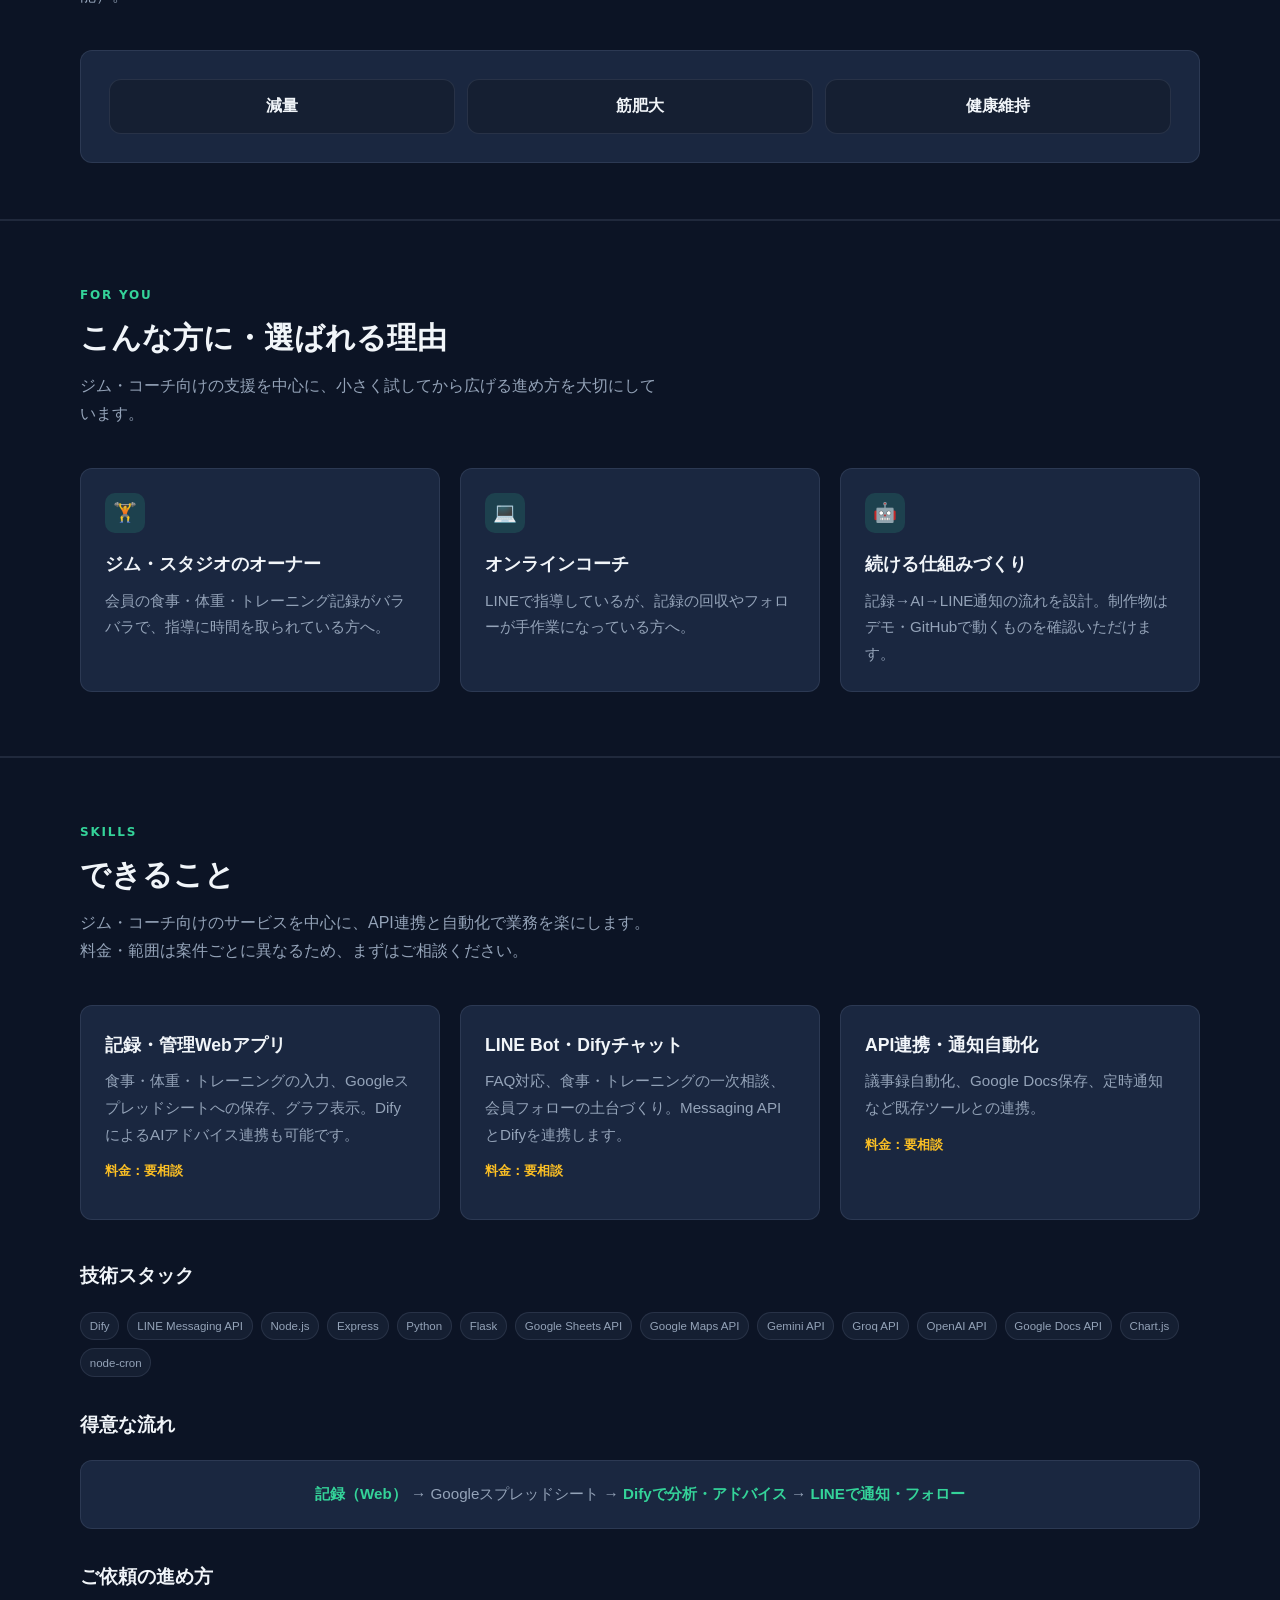
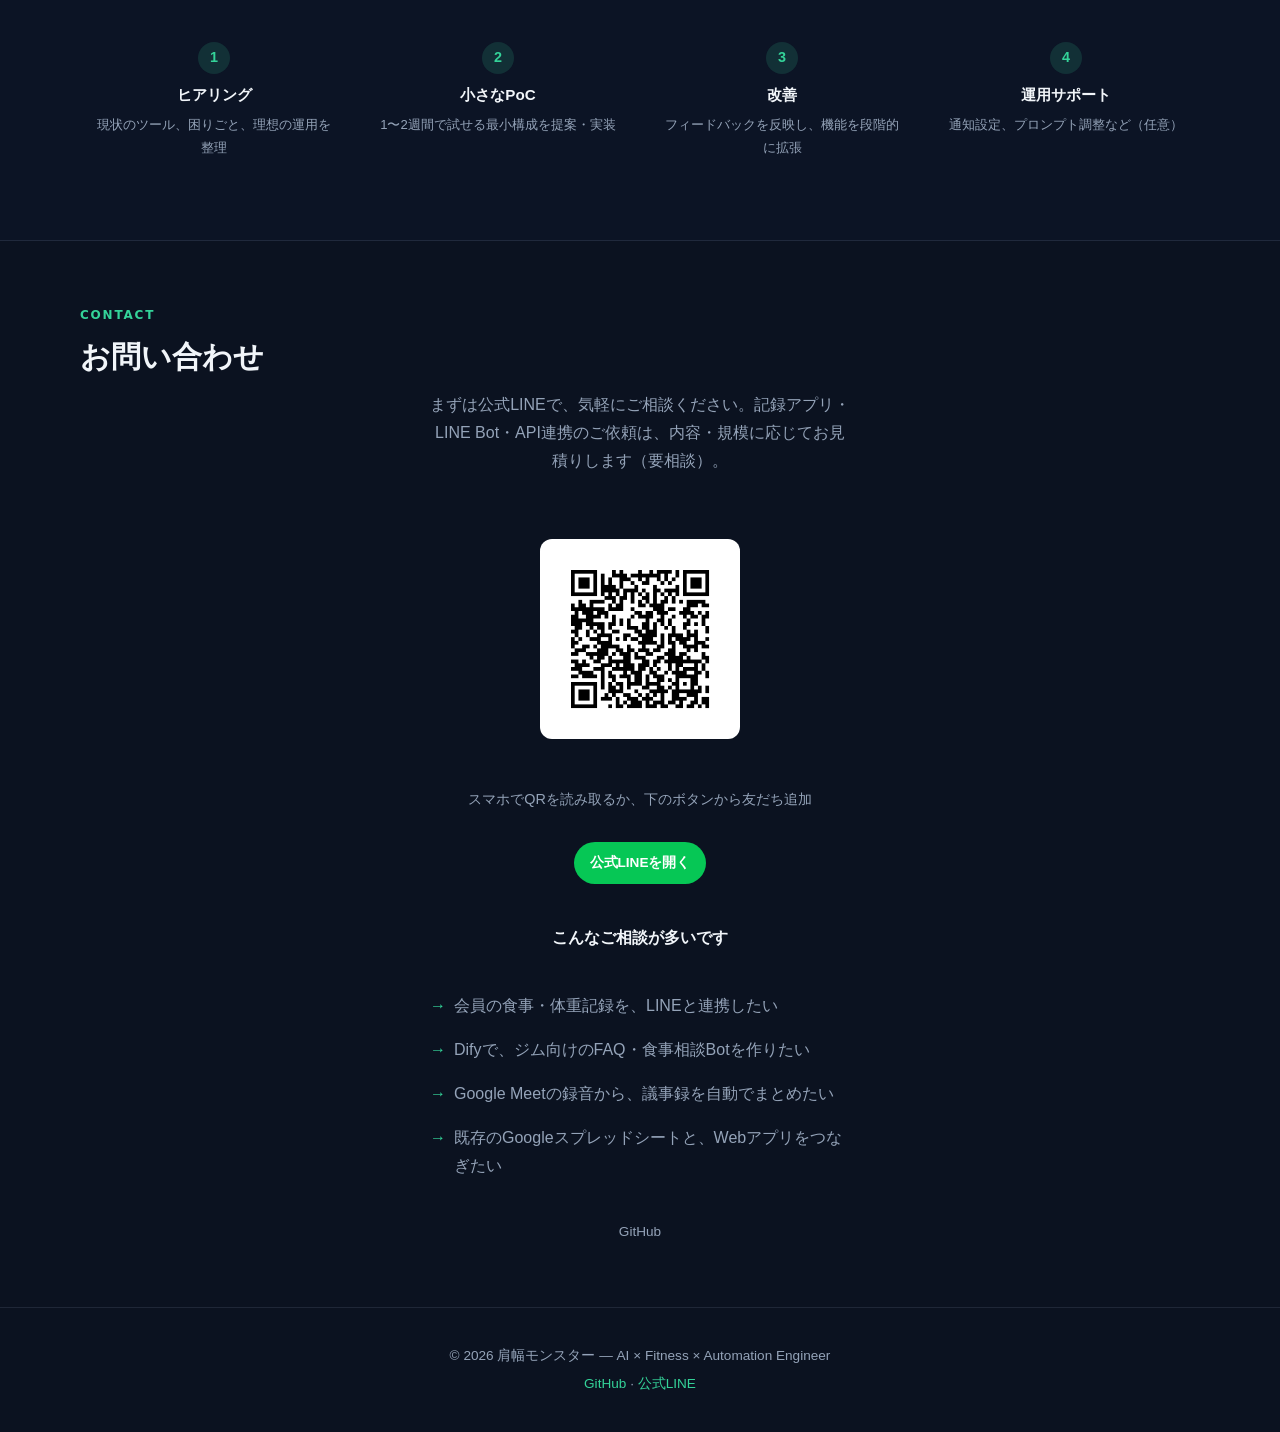
==== commit 42eec786: "Add competition photos and fitness story section" ====
--- a/index.html
+++ b/index.html
@@ -31,8 +31,24 @@
     <section id="top" class="intro-section">
       <div class="container intro-grid reveal">
         <aside class="intro-side">
-          <div class="profile-photo-wrap">
-            <img src="images/profile.png" alt="肩幅モンスター — プロフィール写真" width="320" height="320">
+          <div class="intro-visual-stack">
+            <div class="profile-photo-wrap">
+              <img src="images/profile.png" alt="肩幅モンスター — プロフィール写真" width="320" height="320">
+            </div>
+            <div class="competition-gallery" aria-label="ボディビル・フィジーク大会">
+              <figure class="competition-frame competition-frame--feature">
+                <img src="images/competition/kinki-best-physique.png" alt="近畿大会 Best Physique — ダブルバイセップスポーズ" width="600" height="800" loading="eager" decoding="async">
+                <figcaption>近畿大会 Best Physique</figcaption>
+              </figure>
+              <figure class="competition-frame">
+                <img src="images/competition/bestbody-side.png" alt="BEST BODY JAPAN — サイドポーズ" width="400" height="600" loading="lazy" decoding="async">
+                <figcaption>BEST BODY</figcaption>
+              </figure>
+              <figure class="competition-frame">
+                <img src="images/competition/bestbody-japan-stage.png" alt="BEST BODY JAPAN ステージ" width="400" height="600" loading="lazy" decoding="async">
+                <figcaption>Japan Tour</figcaption>
+              </figure>
+            </div>
           </div>
           <h1 class="intro-name">肩幅モンスター</h1>
           <p class="intro-role">AI × Fitness × Automation Engineer</p>
@@ -47,9 +63,9 @@
           <p class="section-label">PROFILE</p>
           <p class="intro-greeting">はじめまして。肩幅モンスターです。</p>
           <div class="intro-text">
-            <p>インストラクター歴7年、パーソナルトレーナー歴2年。ボディメイク・ダイエット指導の現場で、食事の記録やトレーニングの継続——うまくいく人と途中で止まる人の違いは、「意志」だけではなく<strong>「仕組み」</strong>にあると感じてきました。</p>
-            <p>そこでAI・API連携・自動化を学び、記録アプリ、LINE Bot、献立提案、会議議事録の自動化など、日常を楽にするツールを自作してきました。いまは<strong>ジム・コーチ・オンライン指導者</strong>向けに、食事記録からAIアドバイス、LINE通知までつなぐ「続く仕組み」を、一緒につくるお手伝いをしています。</p>
-            <p>トレーナー経験 × AI開発 × LINE自動化——現場の言葉で設計し、1〜2週間の小さなPoCから始めて広げる進め方を大切にしています。</p>
+            <p>インストラクター歴7年、パーソナルトレーナー歴2年。自分自身もコンテストに出場した経験があり、<strong>減量をする側</strong>の視点と<strong>指導する側</strong>の視点——どちらにも寄り添い、柔軟にシステム開発の対応ができると思っています。</p>
+            <p>食事・トレーニング・記録の現場では、意志だけでは続かない。<strong>「仕組み」</strong>があるかどうかが分かれ道だと感じてきました。そこでAI・API連携・自動化を学び、記録アプリ、LINE Bot、献立提案、会議議事録の自動化など、日常を楽にするツールを自作してきました。</p>
+            <p>いまは<strong>ジム・コーチ・オンライン指導者</strong>や、ボディメイク中の方を想定し、食事記録からAIアドバイス、LINE通知までつなぐ「続く仕組み」を、一緒につくるお手伝いをしています。現場の言葉で設計し、1〜2週間の小さなPoCから始めて広げる進め方を大切にしています。</p>
           </div>
           <ul class="timeline intro-timeline">
             <li><strong>現場</strong>パーソナルトレーナー／ボディメイク・ダイエット指導</li>
@@ -60,6 +76,30 @@
             <a href="#works" class="btn btn-secondary">制作実績を見る</a>
             <a href="https://github.com/shoki0084-sys/portfolio-shoulder-monster" class="btn btn-github" target="_blank" rel="noopener">GitHub</a>
             <a href="#contact" class="btn btn-primary" data-line-url href="#">LINEで相談する</a>
+          </div>
+        </div>
+      </div>
+    </section>
+
+    <!-- FITNESS STORY -->
+    <section id="story" class="fitness-story section-alt">
+      <div class="container reveal">
+        <p class="section-label">STORY</p>
+        <h2 class="section-title">肩幅モンスター、という名前の理由</h2>
+        <div class="fitness-story-grid">
+          <div class="fitness-story-hero">
+            <div class="fitness-story-media">
+              <img src="images/competition/bestbody-japan-stage.png" alt="BEST BODY JAPAN のステージでポージング" width="960" height="640" loading="lazy" decoding="async">
+            </div>
+            <p class="fitness-story-caption">BEST BODY JAPAN — 減量・ポージング・舞台まで、ボディメイクの全工程を経験</p>
+          </div>
+          <div class="fitness-story-body">
+            <p>肩幅モンスターの由来は肩のトレーニングが一番好きで友人から付けられた、肩幅モンスターになりたいという自分の想いも込められています。</p>
+            <ul class="values-list fitness-values">
+              <li><strong>両方の視点</strong> — 減量する側・指導する側、どちらにも寄り添う設計</li>
+              <li><strong>現場の言葉で設計</strong> — PFC、分割、回数——トレーナー同士の言葉で要件を固める</li>
+              <li><strong>仕組みで続ける</strong> — 意志に頼らず、記録→AI→通知の流れをつくる</li>
+            </ul>
           </div>
         </div>
       </div>
@@ -108,7 +148,7 @@
         <div class="card-grid card-grid-2 works-grid">
           <article class="card work-card featured">
             <span class="work-badge">★</span>
-            <img class="work-thumb" src="images/works/bodymake.png" alt="AIボディメイク管理システムの画面" width="640" height="400" loading="lazy" decoding="async">
+            <img class="work-thumb" src="images/works/capture/bodymake.png" alt="AIボディメイク管理システムの画面" width="640" height="400" loading="lazy" decoding="async">
             <p class="work-sub">Client Body Make Hub</p>
             <h3>AIボディメイク管理システム</h3>
             <p class="work-period">開発期間：約3週間</p>
@@ -124,7 +164,7 @@
           </article>
           <article class="card work-card featured">
             <span class="work-badge">★</span>
-            <img class="work-thumb" src="images/works/quiz.png" alt="フィットネスクイズ AIの画面" width="640" height="400" loading="lazy" decoding="async">
+            <img class="work-thumb" src="images/works/capture/quiz.png" alt="フィットネスクイズ AIの画面" width="640" height="400" loading="lazy" decoding="async">
             <p class="work-sub">Fit Quiz AI</p>
             <h3>フィットネスクイズ AI</h3>
             <p class="work-period">開発期間：約2週間</p>
@@ -140,7 +180,7 @@
           </article>
           <article class="card work-card featured">
             <span class="work-badge">★</span>
-            <img class="work-thumb" src="images/works/dify-line.png" alt="Dify × LINE チャットボットの画面" width="640" height="400" loading="lazy" decoding="async">
+            <img class="work-thumb" src="images/works/capture/dify-line.png" alt="Dify × LINE チャットボットの画面" width="640" height="400" loading="lazy" decoding="async">
             <p class="work-sub">Coach LINE Assistant</p>
             <h3>Dify × LINE チャットボット</h3>
             <p class="work-period">開発期間：約1週間</p>
@@ -158,7 +198,7 @@
         <h3 class="works-group-title works-group-title--sub">その他の制作 <span class="works-group-note">日常・業務のAIツール</span></h3>
         <div class="card-grid card-grid-3 works-grid works-grid--sub">
           <article class="card work-card">
-            <img class="work-thumb" src="images/works/meal.png" alt="今夜のご飯何にしよう？の画面" width="640" height="400" loading="lazy" decoding="async">
+            <img class="work-thumb" src="images/works/capture/meal.png" alt="今夜のご飯何にしよう？の画面" width="640" height="400" loading="lazy" decoding="async">
             <p class="work-sub">Tonight's Meal AI</p>
             <h3>今夜のご飯何にしよう？</h3>
             <p class="work-period">約1週間</p>
@@ -168,7 +208,7 @@
             </div>
           </article>
           <article class="card work-card">
-            <img class="work-thumb" src="images/works/meet-minutes.png" alt="Google Meet 議事録自動生成の画面" width="640" height="400" loading="lazy" decoding="async">
+            <img class="work-thumb" src="images/works/capture/meet-minutes.png" alt="Google Meet 議事録自動生成の画面" width="640" height="400" loading="lazy" decoding="async">
             <p class="work-sub">Meet Minutes AI</p>
             <h3>Meet 議事録自動生成</h3>
             <p class="work-period">約1〜2週間</p>
@@ -178,7 +218,7 @@
             </div>
           </article>
           <article class="card work-card subtle">
-            <img class="work-thumb" src="images/works/touring.png" alt="AIドライブ・ツーリングプランナーの画面" width="640" height="400" loading="lazy" decoding="async">
+            <img class="work-thumb" src="images/works/capture/touring.png" alt="AIドライブ・ツーリングプランナーの画面" width="640" height="400" loading="lazy" decoding="async">
             <p class="work-sub">Tour Planner</p>
             <h3>ツーリングプランナー</h3>
             <p class="work-period">約2週間</p>
--- a/css/style.css
+++ b/css/style.css
@@ -208,18 +208,140 @@
 
 .intro-grid {
   display: grid;
-  grid-template-columns: minmax(240px, 300px) 1fr;
+  grid-template-columns: minmax(280px, 400px) 1fr;
   gap: 2.5rem 3rem;
   align-items: start;
 }
 
+.intro-visual-stack {
+  margin-bottom: 1.25rem;
+}
+
+.intro-side .profile-photo-wrap {
+  margin: 0 auto 0.75rem;
+  width: min(100%, 220px);
+}
+
+.competition-gallery {
+  display: grid;
+  grid-template-columns: 1fr 1fr;
+  gap: 0.5rem;
+}
+
+.competition-frame {
+  margin: 0;
+  border-radius: 10px;
+  overflow: hidden;
+  border: 1px solid var(--border);
+  background: #000;
+  position: relative;
+}
+
+.competition-frame--feature {
+  grid-column: 1 / -1;
+}
+
+.competition-frame img {
+  width: 100%;
+  height: auto;
+  display: block;
+  vertical-align: middle;
+}
+
+.competition-frame--feature img {
+  max-height: 240px;
+  object-fit: cover;
+  object-position: center top;
+}
+
+.competition-frame:not(.competition-frame--feature) img {
+  aspect-ratio: 3 / 4;
+  object-fit: cover;
+  object-position: center top;
+}
+
+.competition-frame figcaption {
+  position: absolute;
+  left: 0;
+  right: 0;
+  bottom: 0;
+  padding: 0.35rem 0.5rem;
+  font-size: 0.68rem;
+  font-weight: 600;
+  letter-spacing: 0.04em;
+  text-align: center;
+  color: var(--text);
+  background: linear-gradient(transparent, rgba(11, 18, 32, 0.92));
+}
+
+/* Fitness story */
+.fitness-story {
+  padding: 3.5rem 0;
+}
+
+.fitness-story-grid {
+  display: grid;
+  grid-template-columns: minmax(0, 1fr) minmax(0, 1fr);
+  gap: 2rem;
+  align-items: start;
+  margin-top: 1.5rem;
+}
+
+.fitness-story-hero {
+  border-radius: var(--radius);
+  overflow: hidden;
+  border: 1px solid rgba(52, 211, 153, 0.25);
+  background: #000;
+  display: flex;
+  flex-direction: column;
+}
+
+.fitness-story-media {
+  display: flex;
+  align-items: center;
+  justify-content: center;
+  background: #000;
+  line-height: 0;
+}
+
+.fitness-story-hero img {
+  width: 100%;
+  height: auto;
+  display: block;
+  object-fit: contain;
+  object-position: center center;
+  vertical-align: middle;
+}
+
+.fitness-story-caption {
+  margin: 0;
+  padding: 0.75rem 1rem;
+  font-size: 0.82rem;
+  color: var(--text-muted);
+  background: var(--bg-card);
+  border-top: 1px solid var(--border);
+}
+
+.fitness-story-body {
+  padding-top: 0.15rem;
+}
+
+.fitness-story-body p {
+  margin: 0 0 1rem;
+  color: var(--text-muted);
+  line-height: 1.75;
+}
+
+.fitness-story-body strong {
+  color: var(--text);
+}
+
+.fitness-values {
+  margin-top: 1.25rem;
+}
+
 .intro-side {
   text-align: center;
-}
-
-.intro-side .profile-photo-wrap {
-  margin: 0 auto 1.25rem;
-  width: min(100%, 280px);
 }
 
 .intro-name {
@@ -1111,8 +1233,20 @@
   }
 
   .intro-side {
-    max-width: 300px;
+    max-width: 400px;
     margin: 0 auto;
+  }
+
+  .fitness-story-grid {
+    grid-template-columns: 1fr;
+  }
+
+  .fitness-story-body {
+    padding-top: 0;
+  }
+
+  .competition-frame--feature img {
+    max-height: 200px;
   }
 
   .intro-body .section-label {
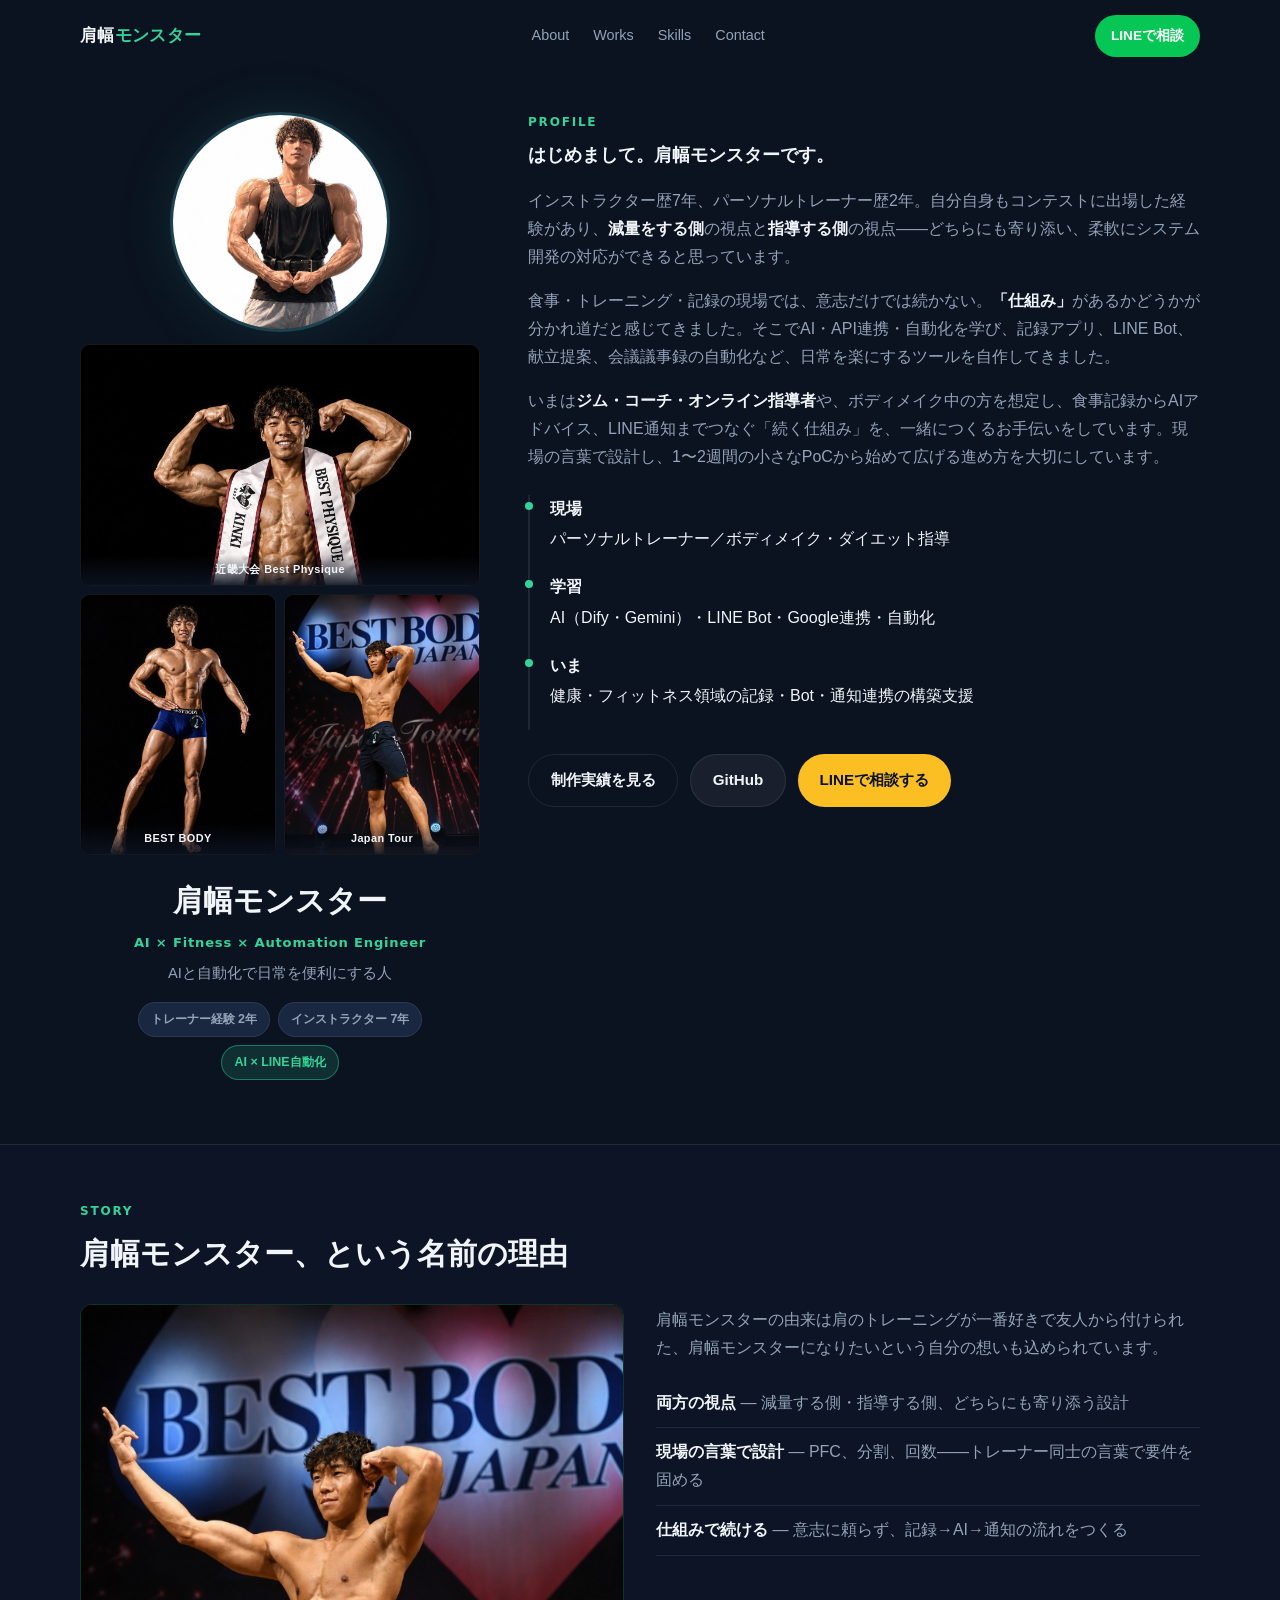
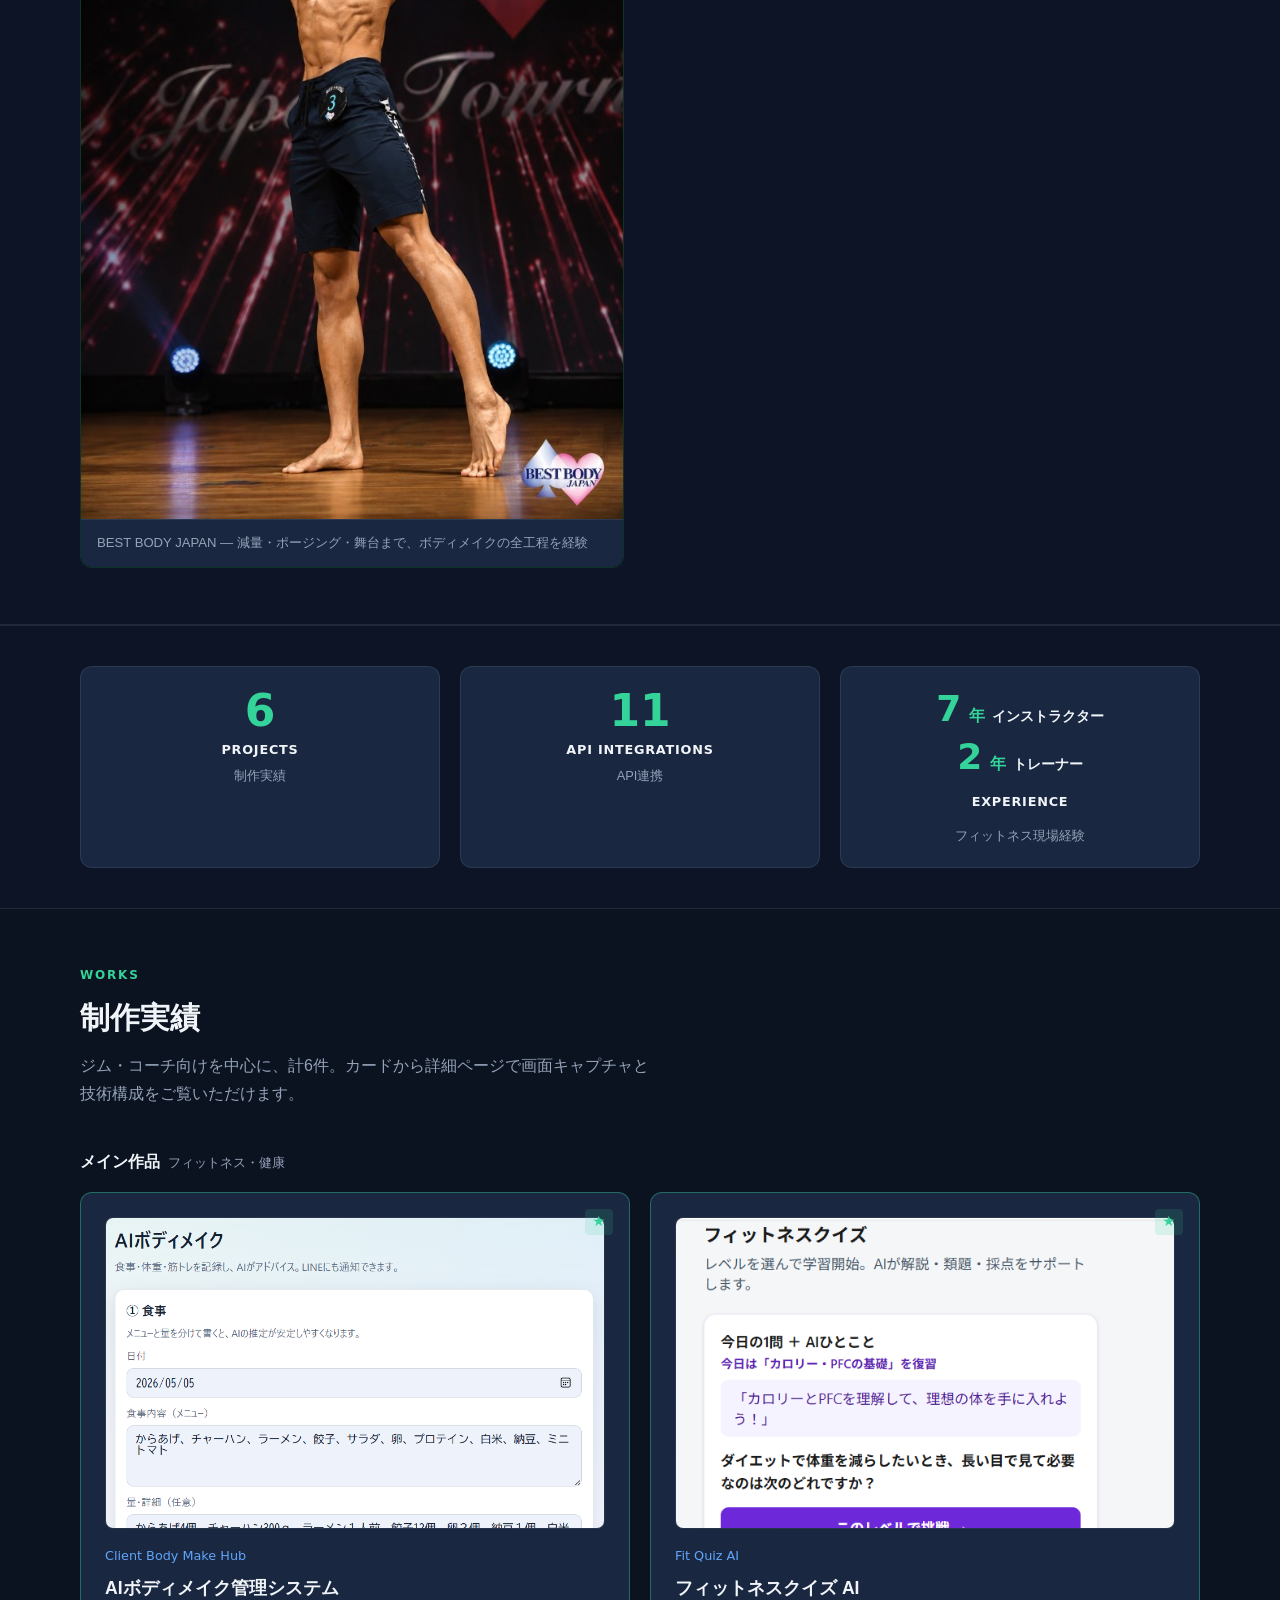
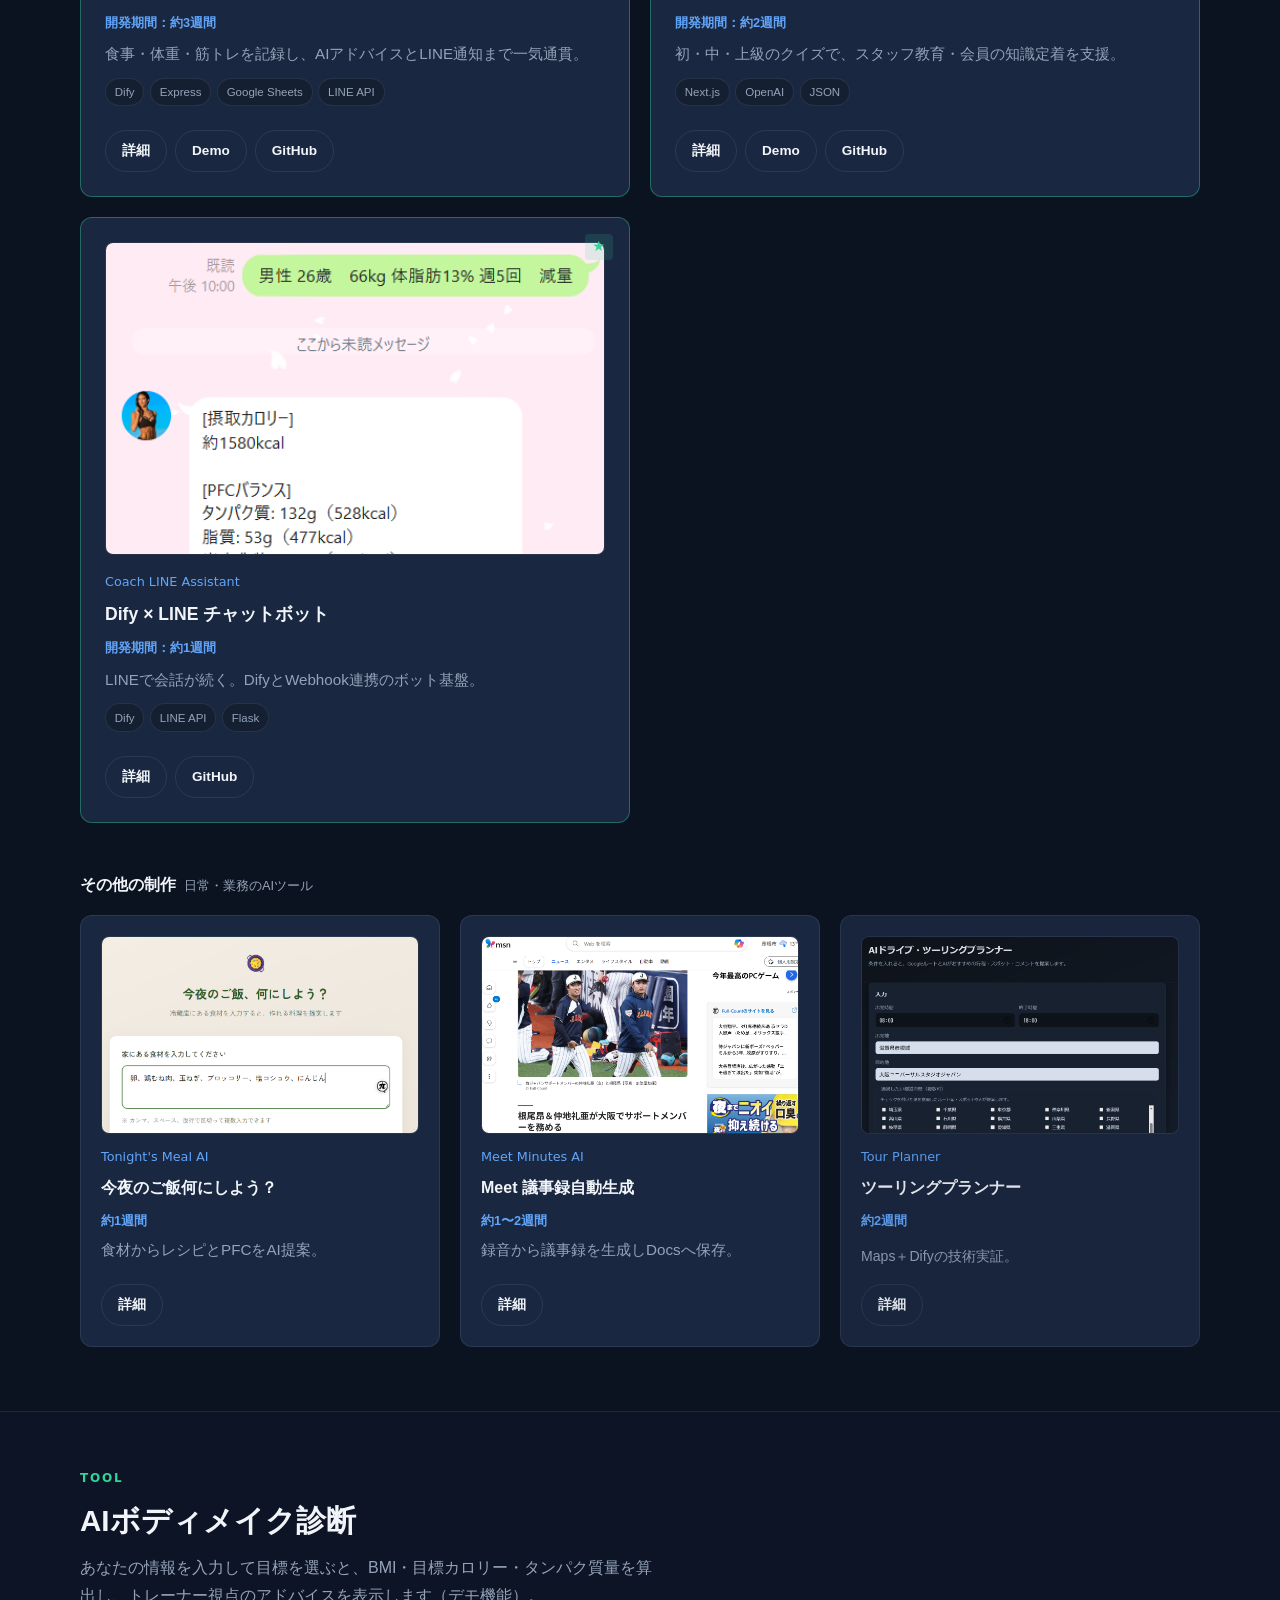
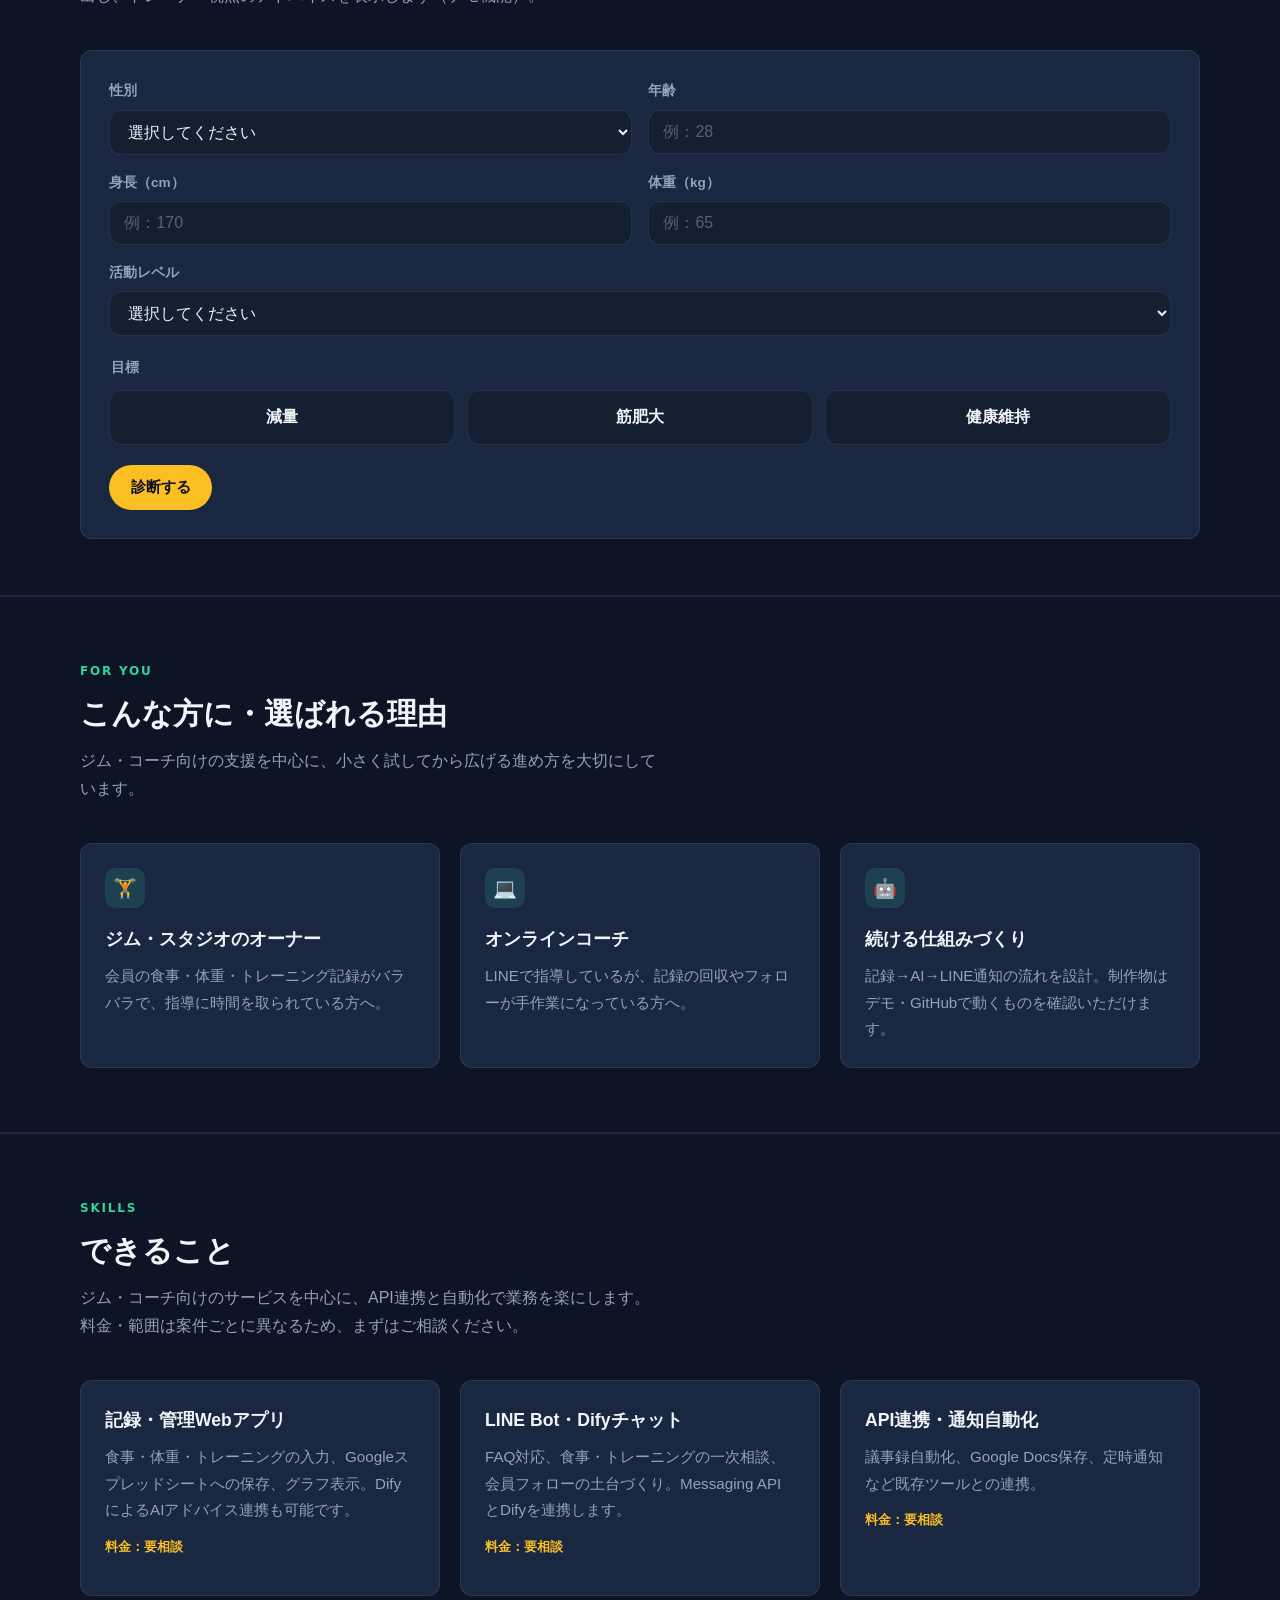
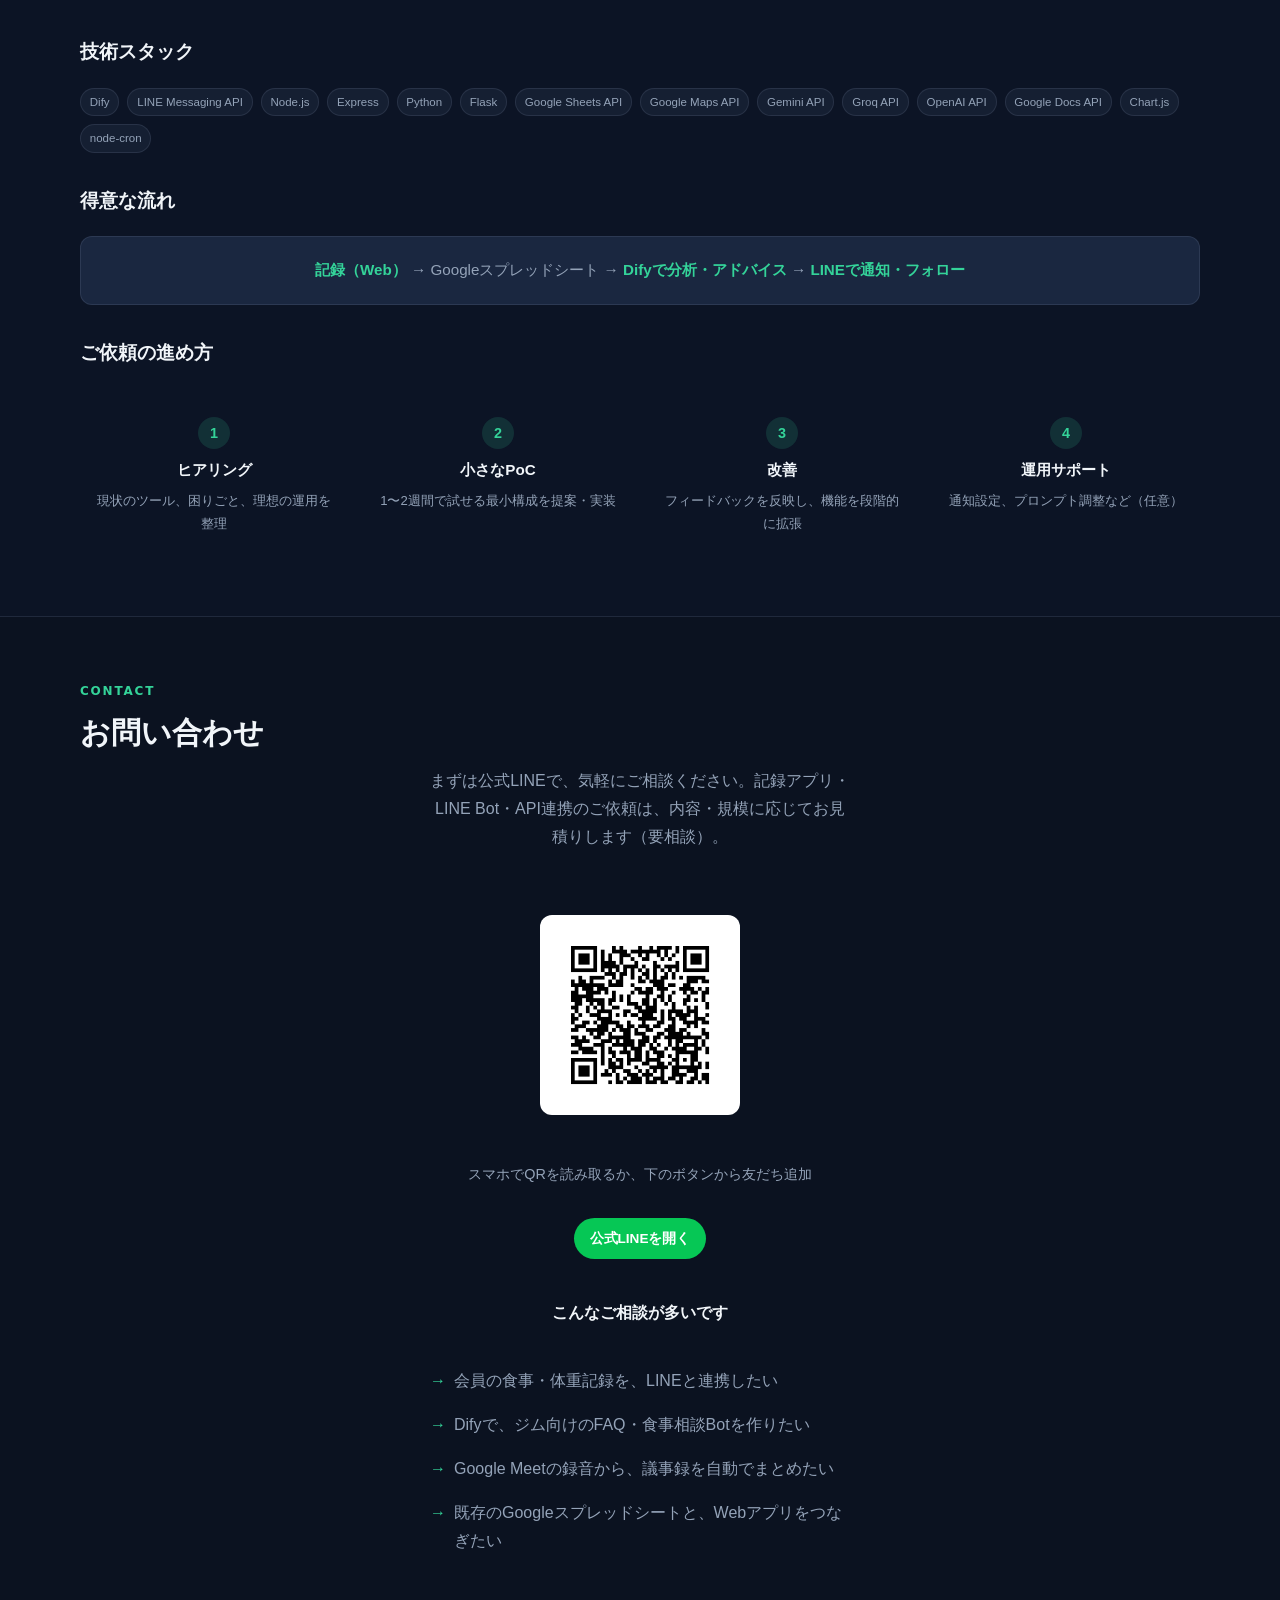
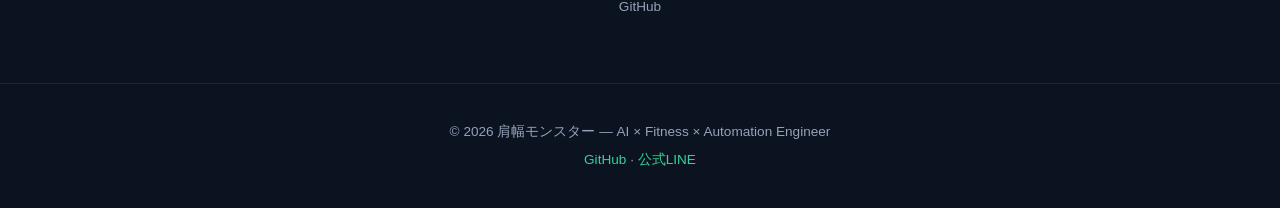
==== commit 31c25809: "Add personalized body make diagnosis with user input and calorie calculations Co-authored-by: Cursor" ====
--- a/index.html
+++ b/index.html
@@ -236,16 +236,55 @@
       <div class="container reveal">
         <p class="section-label">TOOL</p>
         <h2 class="section-title">AIボディメイク診断</h2>
-        <p class="section-lead">いまの目標を選ぶと、トレーナー視点の簡易アドバイスを表示します（デモ機能）。</p>
+        <p class="section-lead">あなたの情報を入力して目標を選ぶと、BMI・目標カロリー・タンパク質量を算出し、トレーナー視点のアドバイスを表示します（デモ機能）。</p>
         <div class="diagnosis-card">
-          <div class="diagnosis-options" role="group" aria-label="目標を選択">
-            <button type="button" class="diagnosis-btn" data-goal="cut">減量</button>
-            <button type="button" class="diagnosis-btn" data-goal="bulk">筋肥大</button>
-            <button type="button" class="diagnosis-btn" data-goal="health">健康維持</button>
-          </div>
+          <form id="diagnosis-form" class="diagnosis-form" novalidate>
+            <div class="diagnosis-form-grid">
+              <label class="diagnosis-field">
+                <span class="diagnosis-field-label">性別</span>
+                <select name="gender" required>
+                  <option value="">選択してください</option>
+                  <option value="male">男性</option>
+                  <option value="female">女性</option>
+                </select>
+              </label>
+              <label class="diagnosis-field">
+                <span class="diagnosis-field-label">年齢</span>
+                <input type="number" name="age" min="15" max="80" placeholder="例：28" required>
+              </label>
+              <label class="diagnosis-field">
+                <span class="diagnosis-field-label">身長（cm）</span>
+                <input type="number" name="height" min="130" max="220" placeholder="例：170" required>
+              </label>
+              <label class="diagnosis-field">
+                <span class="diagnosis-field-label">体重（kg）</span>
+                <input type="number" name="weight" min="30" max="200" step="0.1" placeholder="例：65" required>
+              </label>
+              <label class="diagnosis-field diagnosis-field--wide">
+                <span class="diagnosis-field-label">活動レベル</span>
+                <select name="activity" required>
+                  <option value="">選択してください</option>
+                  <option value="low">低い（デスクワーク中心）</option>
+                  <option value="moderate">普通（週2〜3回の運動）</option>
+                  <option value="high">高い（週4回以上・肉体労働）</option>
+                </select>
+              </label>
+            </div>
+            <fieldset class="diagnosis-goal-fieldset">
+              <legend class="diagnosis-field-label">目標</legend>
+              <div class="diagnosis-options" role="group" aria-label="目標を選択">
+                <button type="button" class="diagnosis-btn" data-goal="cut">減量</button>
+                <button type="button" class="diagnosis-btn" data-goal="bulk">筋肥大</button>
+                <button type="button" class="diagnosis-btn" data-goal="health">健康維持</button>
+              </div>
+            </fieldset>
+            <p class="diagnosis-form-error" id="diagnosis-form-error" hidden></p>
+            <button type="submit" class="btn btn-primary diagnosis-submit">診断する</button>
+          </form>
           <div class="diagnosis-result" id="diagnosis-result" hidden>
             <p class="diagnosis-result-label">あなたへのアドバイス</p>
             <h3 class="diagnosis-result-title" id="diagnosis-result-title"></h3>
+            <div class="diagnosis-stats" id="diagnosis-stats"></div>
             <p class="diagnosis-result-text" id="diagnosis-result-text"></p>
           </div>
         </div>
--- a/css/style.css
+++ b/css/style.css
@@ -588,6 +588,77 @@
   margin-top: 1.5rem;
 }
 
+.diagnosis-form {
+  display: flex;
+  flex-direction: column;
+  gap: 1.25rem;
+}
+
+.diagnosis-form-grid {
+  display: grid;
+  grid-template-columns: repeat(2, 1fr);
+  gap: 1rem;
+}
+
+.diagnosis-field {
+  display: flex;
+  flex-direction: column;
+  gap: 0.4rem;
+}
+
+.diagnosis-field--wide {
+  grid-column: 1 / -1;
+}
+
+.diagnosis-field-label {
+  font-size: 0.85rem;
+  font-weight: 600;
+  color: var(--text-muted);
+}
+
+.diagnosis-field input,
+.diagnosis-field select {
+  font-family: inherit;
+  font-size: 1rem;
+  padding: 0.75rem 0.9rem;
+  border-radius: var(--radius);
+  border: 1px solid var(--border);
+  background: var(--bg-elevated);
+  color: var(--text);
+  transition: border-color 0.2s;
+}
+
+.diagnosis-field input::placeholder {
+  color: rgba(148, 163, 184, 0.5);
+}
+
+.diagnosis-field input:focus,
+.diagnosis-field select:focus {
+  outline: none;
+  border-color: var(--accent);
+}
+
+.diagnosis-goal-fieldset {
+  margin: 0;
+  padding: 0;
+  border: none;
+}
+
+.diagnosis-goal-fieldset .diagnosis-field-label {
+  display: block;
+  margin-bottom: 0.65rem;
+}
+
+.diagnosis-form-error {
+  margin: 0;
+  font-size: 0.9rem;
+  color: #f87171;
+}
+
+.diagnosis-submit {
+  align-self: flex-start;
+}
+
 .diagnosis-options {
   display: grid;
   grid-template-columns: repeat(3, 1fr);
@@ -637,6 +708,35 @@
 .diagnosis-result-title {
   font-size: 1.15rem;
   margin: 0 0 0.75rem;
+}
+
+.diagnosis-stats {
+  display: grid;
+  grid-template-columns: repeat(2, 1fr);
+  gap: 0.75rem;
+  margin: 0 0 1.25rem;
+}
+
+.diagnosis-stat {
+  background: var(--bg-elevated);
+  border: 1px solid var(--border);
+  border-radius: var(--radius);
+  padding: 0.85rem 1rem;
+}
+
+.diagnosis-stat-label {
+  display: block;
+  font-size: 0.75rem;
+  font-weight: 600;
+  color: var(--text-muted);
+  margin: 0 0 0.25rem;
+}
+
+.diagnosis-stat-value {
+  display: block;
+  font-size: 1.05rem;
+  font-weight: 700;
+  color: var(--accent);
 }
 
 .diagnosis-result-text {
@@ -1274,8 +1374,21 @@
     grid-template-columns: 1fr;
   }
 
+  .diagnosis-form-grid {
+    grid-template-columns: 1fr;
+  }
+
+  .diagnosis-stats {
+    grid-template-columns: 1fr;
+  }
+
   .diagnosis-options {
     grid-template-columns: 1fr;
+  }
+
+  .diagnosis-submit {
+    width: 100%;
+    justify-content: center;
   }
 
   .hero-cta .btn {
